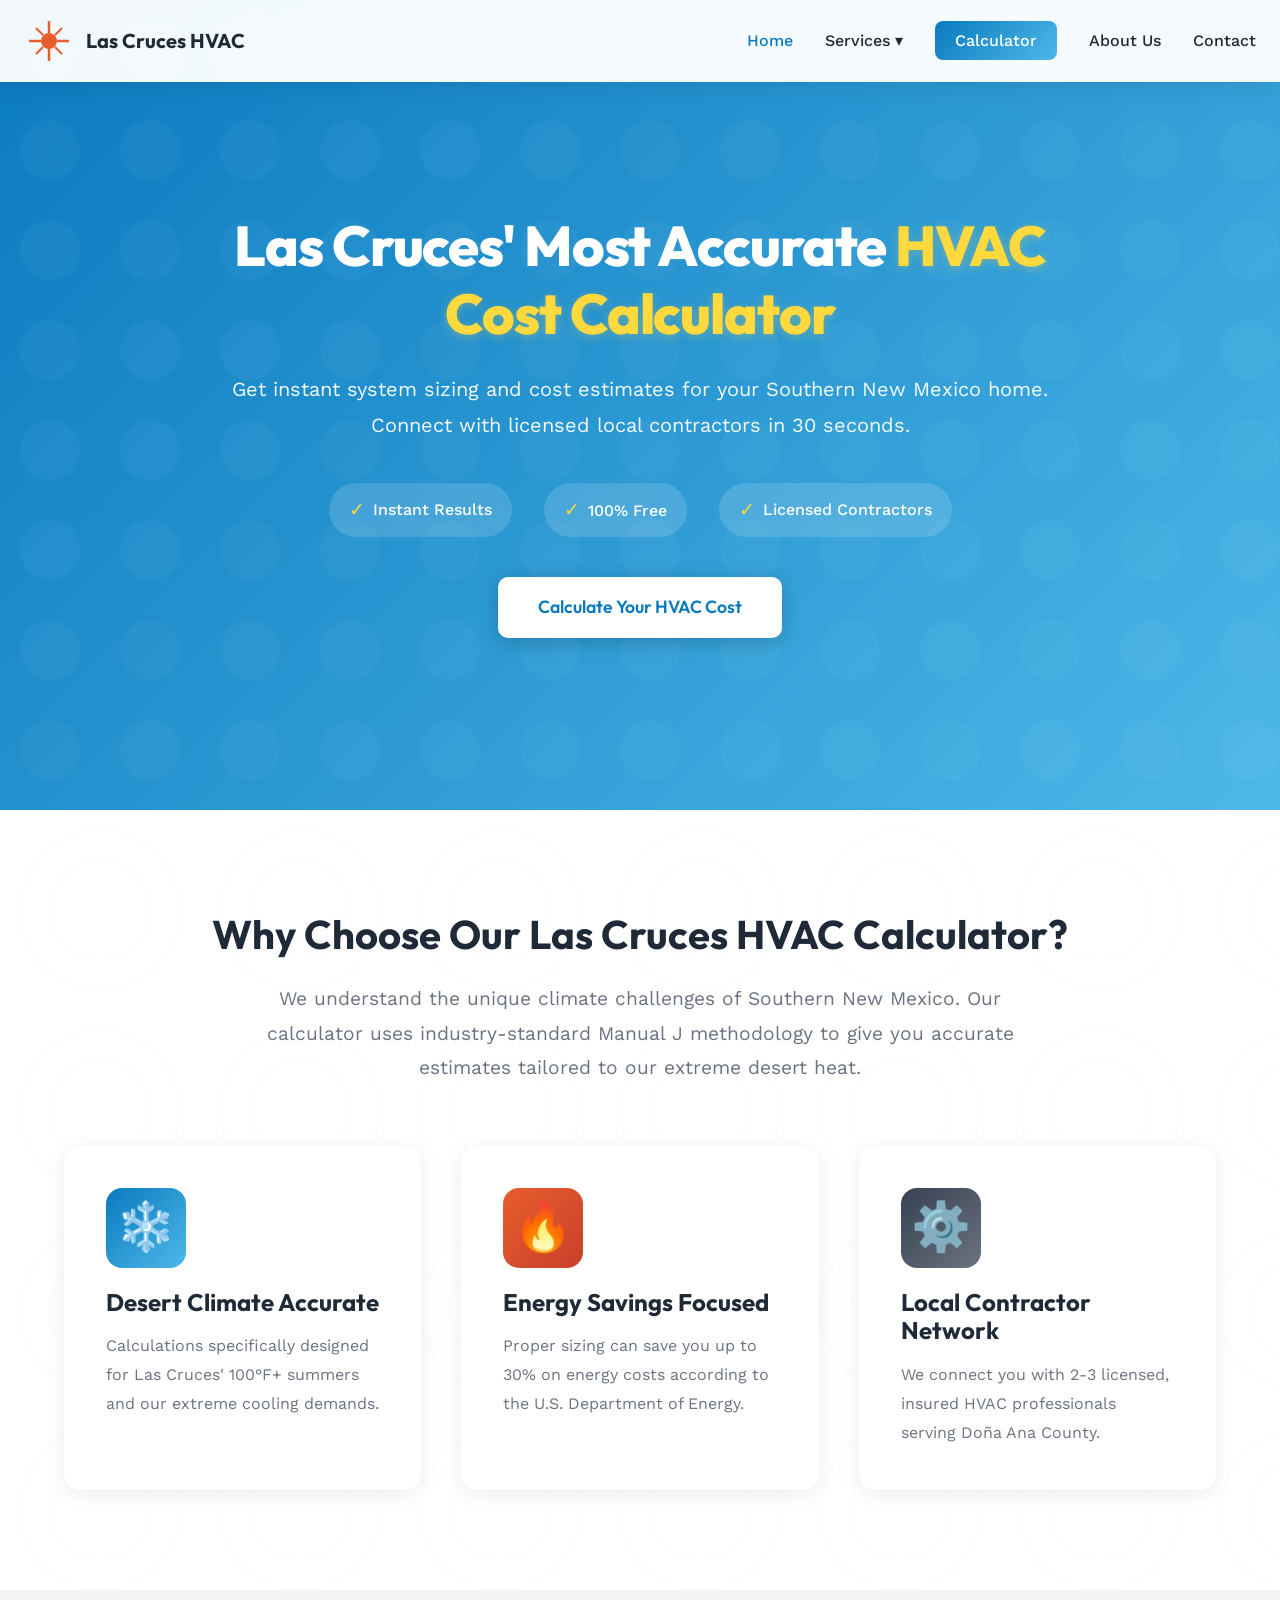
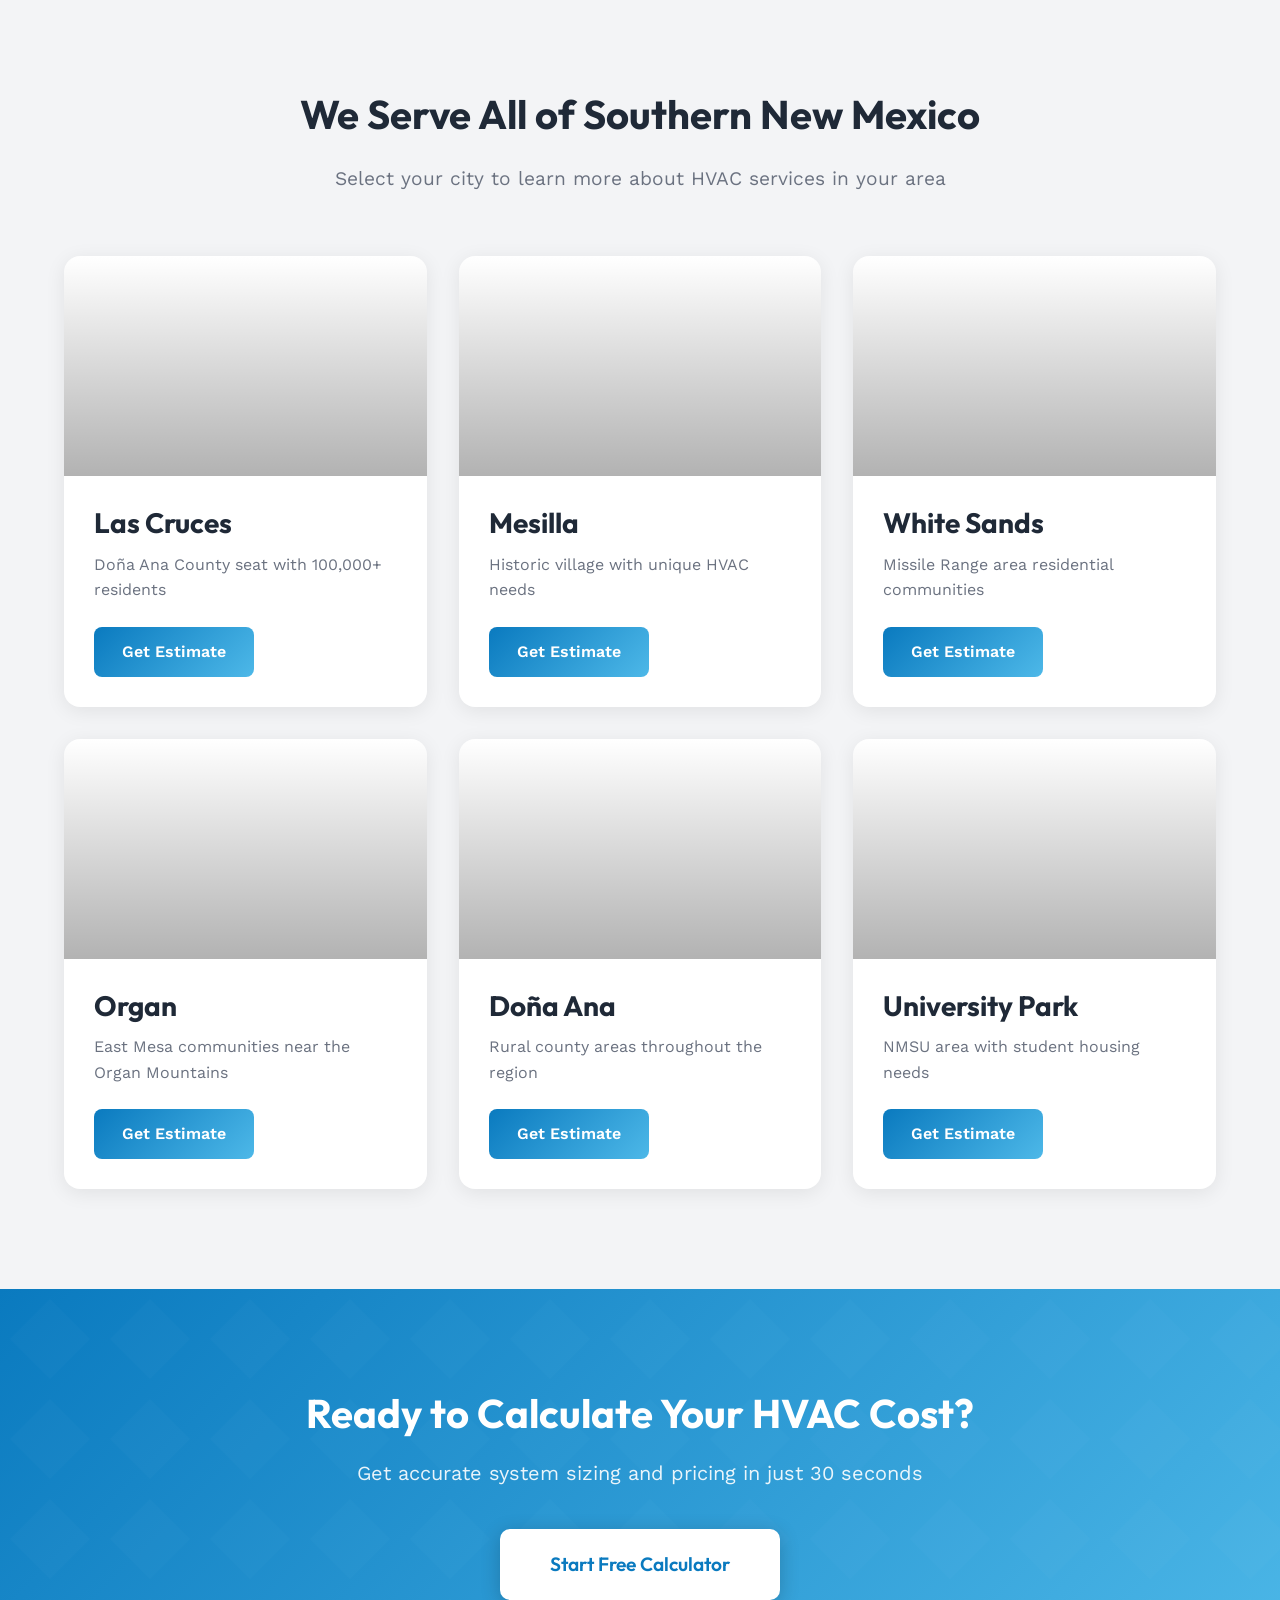
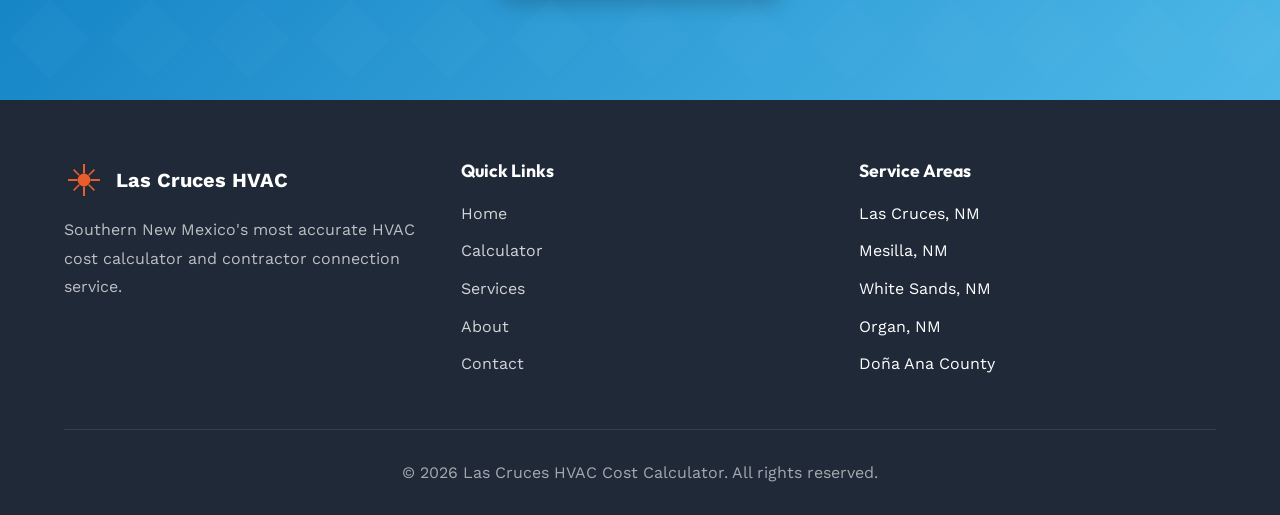
==== index.html @ 750be644 "first commit" ====
<!DOCTYPE html>
<html lang="en">
<head>
    <meta charset="UTF-8">
    <meta name="viewport" content="width=device-width, initial-scale=1.0">
    
    <!-- Primary Meta Tags -->
    <title>Las Cruces HVAC Cost Calculator | Free Instant Estimates NM</title>
    <meta name="title" content="Las Cruces HVAC Cost Calculator | Free Instant Estimates NM">
    <meta name="description" content="FREE HVAC calculator for Las Cruces, NM. Get instant system sizing & cost estimates in 30 seconds. Connect with licensed contractors. Doña Ana County's most accurate tool.">
    <meta name="keywords" content="Las Cruces HVAC, HVAC cost calculator, AC installation Las Cruces, furnace repair New Mexico, HVAC contractors Dona Ana County">
    <link rel="canonical" href="https://lascrucesnmhvac.com/">
    
    <!-- Favicon -->
    <link rel="icon" type="image/png" sizes="32x32" href="favicon-32x32.png">
    <link rel="icon" type="image/png" sizes="16x16" href="favicon-16x16.png">
    <link rel="apple-touch-icon" sizes="180x180" href="apple-touch-icon.png">
    
    <!-- Open Graph / Facebook -->
    <meta property="og:type" content="website">
    <meta property="og:url" content="https://lascrucesnmhvac.com/">
    <meta property="og:title" content="Las Cruces HVAC Cost Calculator | Free Instant Estimates">
    <meta property="og:description" content="Get instant HVAC system sizing and cost estimates for Las Cruces, NM. Free calculator connects you with licensed local contractors in 30 seconds.">
    <meta property="og:image" content="https://lascrucesnmhvac.com/og-image.jpg">
    <meta property="og:locale" content="en_US">
    <meta property="og:site_name" content="Las Cruces HVAC Cost Calculator">
    
    <!-- Twitter -->
    <meta property="twitter:card" content="summary_large_image">
    <meta property="twitter:url" content="https://lascrucesnmhvac.com/">
    <meta property="twitter:title" content="Las Cruces HVAC Cost Calculator | Free Instant Estimates">
    <meta property="twitter:description" content="Get instant HVAC system sizing and cost estimates for Las Cruces, NM. Free calculator connects you with licensed local contractors.">
    <meta property="twitter:image" content="https://lascrucesnmhvac.com/og-image.jpg">
    
    <!-- Schema.org Markup -->
    <script type="application/ld+json">
    {
      "@context": "https://schema.org",
      "@type": "LocalBusiness",
      "name": "Las Cruces HVAC Cost Calculator",
      "image": "https://lascrucesnmhvac.com/logo.png",
      "description": "Free HVAC cost calculator and contractor connection service for Las Cruces, New Mexico. Get instant system sizing and cost estimates.",
      "url": "https://lascrucesnmhvac.com",
      "telephone": "",
      "address": {
        "@type": "PostalAddress",
        "streetAddress": "",
        "addressLocality": "Las Cruces",
        "addressRegion": "NM",
        "postalCode": "88001",
        "addressCountry": "US"
      },
      "geo": {
        "@type": "GeoCoordinates",
        "latitude": 32.3199,
        "longitude": -106.7637
      },
      "areaServed": [
        {
          "@type": "City",
          "name": "Las Cruces",
          "address": {
            "@type": "PostalAddress",
            "addressRegion": "NM",
            "addressCountry": "US"
          }
        },
        {
          "@type": "City",
          "name": "Mesilla",
          "address": {
            "@type": "PostalAddress",
            "addressRegion": "NM",
            "addressCountry": "US"
          }
        }
      ],
      "priceRange": "Free",
      "openingHours": "Mo-Su 00:00-23:59"
    }
    </script>
    
    <link rel="stylesheet" href="styles.css">
    <link rel="preconnect" href="https://fonts.googleapis.com">
    <link rel="preconnect" href="https://fonts.gstatic.com" crossorigin>
    <link href="https://fonts.googleapis.com/css2?family=Outfit:wght@300;400;500;600;700;800&family=Work+Sans:wght@400;500;600&display=swap" rel="stylesheet">
</head>
<body>
    <nav class="navbar">
        <div class="nav-container">
            <a href="index.html" class="logo">
                <svg width="50" height="50" viewBox="0 0 50 50" class="zia-icon">
                    <circle cx="25" cy="25" r="8" fill="currentColor"/>
                    <line x1="25" y1="5" x2="25" y2="17" stroke="currentColor" stroke-width="2.5"/>
                    <line x1="25" y1="33" x2="25" y2="45" stroke="currentColor" stroke-width="2.5"/>
                    <line x1="5" y1="25" x2="17" y2="25" stroke="currentColor" stroke-width="2.5"/>
                    <line x1="33" y1="25" x2="45" y2="25" stroke="currentColor" stroke-width="2.5"/>
                    <line x1="12" y1="12" x2="19" y2="19" stroke="currentColor" stroke-width="2"/>
                    <line x1="31" y1="31" x2="38" y2="38" stroke="currentColor" stroke-width="2"/>
                    <line x1="38" y1="12" x2="31" y2="19" stroke="currentColor" stroke-width="2"/>
                    <line x1="19" y1="31" x2="12" y2="38" stroke="currentColor" stroke-width="2"/>
                </svg>
                <span class="logo-text">Las Cruces HVAC</span>
            </a>
            <ul class="nav-menu">
                <li><a href="index.html" class="active">Home</a></li>
                <li class="dropdown">
                    <a href="services.html">Services ▾</a>
                    <ul class="dropdown-menu">
                        <li><a href="services.html#ac-repair">AC Repair</a></li>
                        <li><a href="services.html#furnace-repair">Furnace Repair</a></li>
                        <li><a href="services.html#maintenance">Maintenance</a></li>
                    </ul>
                </li>
                <li><a href="calculator.html" class="calculator-link">Calculator</a></li>
                <li><a href="about.html">About Us</a></li>
                <li><a href="contact.html">Contact</a></li>
            </ul>
            <div class="mobile-menu-toggle">☰</div>
        </div>
    </nav>

    <header class="hero">
        <div class="hero-background"></div>
        <div class="hero-content fade-in">
            <h1>Las Cruces' Most Accurate <span class="highlight">HVAC Cost Calculator</span></h1>
            <p class="hero-subtitle">Get instant system sizing and cost estimates for your Southern New Mexico home. Connect with licensed local contractors in 30 seconds.</p>
            <div class="hero-features">
                <div class="feature-badge">
                    <span class="icon">✓</span>
                    <span>Instant Results</span>
                </div>
                <div class="feature-badge">
                    <span class="icon">✓</span>
                    <span>100% Free</span>
                </div>
                <div class="feature-badge">
                    <span class="icon">✓</span>
                    <span>Licensed Contractors</span>
                </div>
            </div>
            <a href="calculator.html" class="cta-button primary">Calculate Your HVAC Cost</a>
        </div>
    </header>

    <section class="about-section fade-in">
        <div class="container">
            <div class="about-content">
                <h2>Why Choose Our Las Cruces HVAC Calculator?</h2>
                <p class="section-intro">We understand the unique climate challenges of Southern New Mexico. Our calculator uses industry-standard Manual J methodology to give you accurate estimates tailored to our extreme desert heat.</p>
                <div class="benefits-grid">
                    <div class="benefit-card">
                        <div class="benefit-icon cool">❄️</div>
                        <h3>Desert Climate Accurate</h3>
                        <p>Calculations specifically designed for Las Cruces' 100°F+ summers and our extreme cooling demands.</p>
                    </div>
                    <div class="benefit-card">
                        <div class="benefit-icon warm">🔥</div>
                        <h3>Energy Savings Focused</h3>
                        <p>Proper sizing can save you up to 30% on energy costs according to the U.S. Department of Energy.</p>
                    </div>
                    <div class="benefit-card">
                        <div class="benefit-icon neutral">⚙️</div>
                        <h3>Local Contractor Network</h3>
                        <p>We connect you with 2-3 licensed, insured HVAC professionals serving Doña Ana County.</p>
                    </div>
                </div>
            </div>
        </div>
    </section>

    <section class="cities-section fade-in">
        <div class="container">
            <h2>We Serve All of Southern New Mexico</h2>
            <p class="section-intro">Select your city to learn more about HVAC services in your area</p>
            <div class="cities-grid">
                <div class="city-card">
                    <div class="city-image" style="background-image: url('https://images.unsplash.com/photo-1598714805247-5dd440d87124?w=800&q=80');">
                        <div class="city-overlay"></div>
                    </div>
                    <div class="city-content">
                        <h3>Las Cruces</h3>
                        <p>Doña Ana County seat with 100,000+ residents</p>
                        <a href="calculator.html" class="city-button">Get Estimate</a>
                    </div>
                </div>
                <div class="city-card">
                    <div class="city-image" style="background-image: url('https://images.unsplash.com/photo-1523712999610-f77fbcfc3843?w=800&q=80');">
                        <div class="city-overlay"></div>
                    </div>
                    <div class="city-content">
                        <h3>Mesilla</h3>
                        <p>Historic village with unique HVAC needs</p>
                        <a href="calculator.html" class="city-button">Get Estimate</a>
                    </div>
                </div>
                <div class="city-card">
                    <div class="city-image" style="background-image: url('https://images.unsplash.com/photo-1509023464722-18d996393ca8?w=800&q=80');">
                        <div class="city-overlay"></div>
                    </div>
                    <div class="city-content">
                        <h3>White Sands</h3>
                        <p>Missile Range area residential communities</p>
                        <a href="calculator.html" class="city-button">Get Estimate</a>
                    </div>
                </div>
                <div class="city-card">
                    <div class="city-image" style="background-image: url('https://images.unsplash.com/photo-1464146072230-91cabc968266?w=800&q=80');">
                        <div class="city-overlay"></div>
                    </div>
                    <div class="city-content">
                        <h3>Organ</h3>
                        <p>East Mesa communities near the Organ Mountains</p>
                        <a href="calculator.html" class="city-button">Get Estimate</a>
                    </div>
                </div>
                <div class="city-card">
                    <div class="city-image" style="background-image: url('https://images.unsplash.com/photo-1519681393784-d120267933ba?w=800&q=80');">
                        <div class="city-overlay"></div>
                    </div>
                    <div class="city-content">
                        <h3>Doña Ana</h3>
                        <p>Rural county areas throughout the region</p>
                        <a href="calculator.html" class="city-button">Get Estimate</a>
                    </div>
                </div>
                <div class="city-card">
                    <div class="city-image" style="background-image: url('https://images.unsplash.com/photo-1498243691581-b145c3f54a5a?w=800&q=80');">
                        <div class="city-overlay"></div>
                    </div>
                    <div class="city-content">
                        <h3>University Park</h3>
                        <p>NMSU area with student housing needs</p>
                        <a href="calculator.html" class="city-button">Get Estimate</a>
                    </div>
                </div>
            </div>
        </div>
    </section>

    <section class="cta-section fade-in">
        <div class="container">
            <div class="cta-content">
                <h2>Ready to Calculate Your HVAC Cost?</h2>
                <p>Get accurate system sizing and pricing in just 30 seconds</p>
                <a href="calculator.html" class="cta-button primary large">Start Free Calculator</a>
            </div>
        </div>
    </section>

    <footer class="footer">
        <div class="container">
            <div class="footer-content">
                <div class="footer-section">
                    <div class="footer-logo">
                        <svg width="40" height="40" viewBox="0 0 50 50" class="zia-icon">
                            <circle cx="25" cy="25" r="8" fill="currentColor"/>
                            <line x1="25" y1="5" x2="25" y2="17" stroke="currentColor" stroke-width="2.5"/>
                            <line x1="25" y1="33" x2="25" y2="45" stroke="currentColor" stroke-width="2.5"/>
                            <line x1="5" y1="25" x2="17" y2="25" stroke="currentColor" stroke-width="2.5"/>
                            <line x1="33" y1="25" x2="45" y2="25" stroke="currentColor" stroke-width="2.5"/>
                            <line x1="12" y1="12" x2="19" y2="19" stroke="currentColor" stroke-width="2"/>
                            <line x1="31" y1="31" x2="38" y2="38" stroke="currentColor" stroke-width="2"/>
                            <line x1="38" y1="12" x2="31" y2="19" stroke="currentColor" stroke-width="2"/>
                            <line x1="19" y1="31" x2="12" y2="38" stroke="currentColor" stroke-width="2"/>
                        </svg>
                        <span>Las Cruces HVAC</span>
                    </div>
                    <p>Southern New Mexico's most accurate HVAC cost calculator and contractor connection service.</p>
                </div>
                <div class="footer-section">
                    <h4>Quick Links</h4>
                    <ul>
                        <li><a href="index.html">Home</a></li>
                        <li><a href="calculator.html">Calculator</a></li>
                        <li><a href="services.html">Services</a></li>
                        <li><a href="about.html">About</a></li>
                        <li><a href="contact.html">Contact</a></li>
                    </ul>
                </div>
                <div class="footer-section">
                    <h4>Service Areas</h4>
                    <ul>
                        <li>Las Cruces, NM</li>
                        <li>Mesilla, NM</li>
                        <li>White Sands, NM</li>
                        <li>Organ, NM</li>
                        <li>Doña Ana County</li>
                    </ul>
                </div>
            </div>
            <div class="footer-bottom">
                <p>&copy; 2026 Las Cruces HVAC Cost Calculator. All rights reserved.</p>
            </div>
        </div>
    </footer>

    <script src="script.js"></script>
</body>
</html>
---- styles.css ----
:root {
    /* HVAC Color Palette */
    --cool-blue: #0A7ABF;
    --ice-blue: #4DB8E8;
    --warm-orange: #E85D2C;
    --heat-red: #C7402C;
    --metal-gray: #6B7280;
    --steel-dark: #374151;
    --light-gray: #F3F4F6;
    --white: #FFFFFF;
    --dark: #1F2937;
    
    /* Gradients */
    --cool-gradient: linear-gradient(135deg, var(--cool-blue), var(--ice-blue));
    --warm-gradient: linear-gradient(135deg, var(--warm-orange), var(--heat-red));
    --neutral-gradient: linear-gradient(135deg, var(--steel-dark), var(--metal-gray));
}

* {
    margin: 0;
    padding: 0;
    box-sizing: border-box;
}

body {
    font-family: 'Work Sans', sans-serif;
    line-height: 1.6;
    color: var(--dark);
    background-color: var(--white);
    overflow-x: hidden;
}

h1, h2, h3, h4, h5, h6 {
    font-family: 'Outfit', sans-serif;
    font-weight: 700;
    line-height: 1.2;
}

.container {
    max-width: 1200px;
    margin: 0 auto;
    padding: 0 24px;
}

/* Navigation */
.navbar {
    position: fixed;
    top: 0;
    left: 0;
    right: 0;
    background: rgba(255, 255, 255, 0.95);
    backdrop-filter: blur(10px);
    box-shadow: 0 2px 20px rgba(0, 0, 0, 0.1);
    z-index: 1000;
    transition: all 0.3s ease;
}

.nav-container {
    max-width: 1400px;
    margin: 0 auto;
    padding: 16px 24px;
    display: flex;
    justify-content: space-between;
    align-items: center;
}

.logo {
    display: flex;
    align-items: center;
    gap: 12px;
    text-decoration: none;
    color: var(--dark);
    font-weight: 700;
    font-size: 1.25rem;
    font-family: 'Outfit', sans-serif;
}

.zia-icon {
    color: var(--warm-orange);
    transition: transform 0.3s ease;
}

.logo:hover .zia-icon {
    transform: rotate(90deg);
}

.nav-menu {
    display: flex;
    list-style: none;
    gap: 32px;
    align-items: center;
}

.nav-menu a {
    text-decoration: none;
    color: var(--dark);
    font-weight: 500;
    transition: color 0.3s ease;
    position: relative;
}

.nav-menu a:hover,
.nav-menu a.active {
    color: var(--cool-blue);
}

.nav-menu a.calculator-link {
    background: var(--cool-gradient);
    color: white;
    padding: 10px 20px;
    border-radius: 8px;
    transition: transform 0.3s ease, box-shadow 0.3s ease;
}

.nav-menu a.calculator-link:hover {
    transform: translateY(-2px);
    box-shadow: 0 4px 12px rgba(10, 122, 191, 0.3);
}

.dropdown {
    position: relative;
}

.dropdown-menu {
    position: absolute;
    top: 100%;
    left: 0;
    background: white;
    list-style: none;
    padding: 12px 0;
    border-radius: 8px;
    box-shadow: 0 4px 20px rgba(0, 0, 0, 0.1);
    opacity: 0;
    visibility: hidden;
    transform: translateY(-10px);
    transition: all 0.3s ease;
    min-width: 200px;
}

.dropdown:hover .dropdown-menu {
    opacity: 1;
    visibility: visible;
    transform: translateY(0);
}

.dropdown-menu li {
    padding: 0;
}

.dropdown-menu a {
    display: block;
    padding: 10px 20px;
    color: var(--dark);
    text-decoration: none;
    transition: background 0.3s ease;
}

.dropdown-menu a:hover {
    background: var(--light-gray);
    color: var(--cool-blue);
}

.mobile-menu-toggle {
    display: none;
    font-size: 1.5rem;
    cursor: pointer;
}

/* Hero Section */
.hero {
    position: relative;
    min-height: 90vh;
    display: flex;
    align-items: center;
    justify-content: center;
    padding: 120px 24px 80px;
    overflow: hidden;
    background: linear-gradient(135deg, #0A7ABF 0%, #4DB8E8 100%);
}

.hero-background {
    position: absolute;
    top: 0;
    left: 0;
    right: 0;
    bottom: 0;
    background-image: 
        url('data:image/svg+xml,<svg width="100" height="100" xmlns="http://www.w3.org/2000/svg"><rect width="100" height="100" fill="none"/><circle cx="50" cy="50" r="30" fill="rgba(255,255,255,0.03)"/></svg>'),
        linear-gradient(135deg, rgba(10, 122, 191, 0.9) 0%, rgba(77, 184, 232, 0.8) 100%);
    background-size: 100px 100px, cover;
    opacity: 1;
}

.hero-content {
    position: relative;
    z-index: 1;
    text-align: center;
    max-width: 900px;
    color: white;
}

.hero h1 {
    font-size: 3.5rem;
    margin-bottom: 24px;
    font-weight: 800;
    letter-spacing: -0.02em;
}

.hero .highlight {
    color: #FFD93D;
    text-shadow: 0 2px 10px rgba(255, 217, 61, 0.3);
}

.hero-subtitle {
    font-size: 1.25rem;
    margin-bottom: 40px;
    opacity: 0.95;
    line-height: 1.8;
}

.hero-features {
    display: flex;
    justify-content: center;
    gap: 32px;
    margin-bottom: 40px;
    flex-wrap: wrap;
}

.feature-badge {
    display: flex;
    align-items: center;
    gap: 8px;
    background: rgba(255, 255, 255, 0.15);
    backdrop-filter: blur(10px);
    padding: 12px 20px;
    border-radius: 50px;
    font-weight: 500;
}

.feature-badge .icon {
    font-size: 1.2rem;
    color: #FFD93D;
}

/* CTA Buttons */
.cta-button {
    display: inline-block;
    padding: 16px 40px;
    border-radius: 10px;
    text-decoration: none;
    font-weight: 600;
    font-size: 1.1rem;
    transition: all 0.3s ease;
    border: none;
    cursor: pointer;
    font-family: 'Outfit', sans-serif;
}

.cta-button.primary {
    background: white;
    color: var(--cool-blue);
    box-shadow: 0 4px 20px rgba(0, 0, 0, 0.2);
}

.cta-button.primary:hover {
    transform: translateY(-3px);
    box-shadow: 0 6px 30px rgba(0, 0, 0, 0.3);
}

.cta-button.large {
    padding: 20px 50px;
    font-size: 1.2rem;
}

/* About Section */
.about-section {
    padding: 100px 24px;
    background: white;
    position: relative;
}

.about-section::before {
    content: '';
    position: absolute;
    top: 0;
    left: 0;
    right: 0;
    bottom: 0;
    background-image: url('data:image/svg+xml,<svg width="200" height="200" xmlns="http://www.w3.org/2000/svg"><circle cx="100" cy="100" r="80" fill="none" stroke="rgba(10,122,191,0.03)" stroke-width="2"/><circle cx="100" cy="100" r="50" fill="none" stroke="rgba(232,93,44,0.03)" stroke-width="2"/></svg>');
    background-size: 200px 200px;
    opacity: 0.5;
    pointer-events: none;
}

.about-content {
    position: relative;
    z-index: 1;
}

.about-section h2 {
    font-size: 2.5rem;
    text-align: center;
    margin-bottom: 24px;
    color: var(--dark);
}

.section-intro {
    text-align: center;
    font-size: 1.2rem;
    color: var(--metal-gray);
    max-width: 800px;
    margin: 0 auto 60px;
    line-height: 1.8;
}

.benefits-grid {
    display: grid;
    grid-template-columns: repeat(auto-fit, minmax(300px, 1fr));
    gap: 40px;
    margin-top: 60px;
}

.benefit-card {
    background: white;
    padding: 40px;
    border-radius: 16px;
    box-shadow: 0 4px 20px rgba(0, 0, 0, 0.08);
    transition: all 0.3s ease;
    border: 2px solid transparent;
}

.benefit-card:hover {
    transform: translateY(-5px);
    box-shadow: 0 8px 30px rgba(0, 0, 0, 0.12);
    border-color: var(--cool-blue);
}

.benefit-icon {
    font-size: 3rem;
    margin-bottom: 20px;
    width: 80px;
    height: 80px;
    display: flex;
    align-items: center;
    justify-content: center;
    border-radius: 16px;
}

.benefit-icon.cool {
    background: var(--cool-gradient);
}

.benefit-icon.warm {
    background: var(--warm-gradient);
}

.benefit-icon.neutral {
    background: var(--neutral-gradient);
}

.benefit-card h3 {
    font-size: 1.5rem;
    margin-bottom: 16px;
    color: var(--dark);
}

.benefit-card p {
    color: var(--metal-gray);
    line-height: 1.8;
}

/* Cities Section */
.cities-section {
    padding: 100px 24px;
    background: var(--light-gray);
}

.cities-section h2 {
    font-size: 2.5rem;
    text-align: center;
    margin-bottom: 24px;
    color: var(--dark);
}

.cities-grid {
    display: grid;
    grid-template-columns: repeat(auto-fit, minmax(320px, 1fr));
    gap: 32px;
    margin-top: 60px;
}

.city-card {
    background: white;
    border-radius: 16px;
    overflow: hidden;
    box-shadow: 0 4px 20px rgba(0, 0, 0, 0.08);
    transition: all 0.3s ease;
}

.city-card:hover {
    transform: translateY(-8px);
    box-shadow: 0 12px 40px rgba(0, 0, 0, 0.15);
}

.city-image {
    position: relative;
    height: 220px;
    background-size: cover;
    background-position: center;
}

.city-overlay {
    position: absolute;
    top: 0;
    left: 0;
    right: 0;
    bottom: 0;
    background: linear-gradient(to bottom, transparent 0%, rgba(0, 0, 0, 0.3) 100%);
}

.city-content {
    padding: 30px;
}

.city-content h3 {
    font-size: 1.75rem;
    margin-bottom: 12px;
    color: var(--dark);
}

.city-content p {
    color: var(--metal-gray);
    margin-bottom: 24px;
    line-height: 1.6;
}

.city-button {
    display: inline-block;
    padding: 12px 28px;
    background: var(--cool-gradient);
    color: white;
    text-decoration: none;
    border-radius: 8px;
    font-weight: 600;
    transition: all 0.3s ease;
}

.city-button:hover {
    transform: translateX(5px);
    box-shadow: 0 4px 15px rgba(10, 122, 191, 0.3);
}

/* CTA Section */
.cta-section {
    padding: 100px 24px;
    background: var(--cool-gradient);
    text-align: center;
    position: relative;
    overflow: hidden;
}

.cta-section::before {
    content: '';
    position: absolute;
    top: 0;
    left: 0;
    right: 0;
    bottom: 0;
    background-image: url('data:image/svg+xml,<svg width="100" height="100" xmlns="http://www.w3.org/2000/svg"><rect width="100" height="100" fill="none"/><path d="M50 10 L90 50 L50 90 L10 50 Z" fill="rgba(255,255,255,0.05)"/></svg>');
    background-size: 100px 100px;
    opacity: 0.3;
}

.cta-content {
    position: relative;
    z-index: 1;
}

.cta-section h2 {
    font-size: 2.5rem;
    color: white;
    margin-bottom: 20px;
}

.cta-section p {
    font-size: 1.25rem;
    color: rgba(255, 255, 255, 0.9);
    margin-bottom: 40px;
}

/* Footer */
.footer {
    background: var(--dark);
    color: white;
    padding: 60px 24px 30px;
}

.footer-content {
    display: grid;
    grid-template-columns: repeat(auto-fit, minmax(250px, 1fr));
    gap: 40px;
    margin-bottom: 40px;
}

.footer-logo {
    display: flex;
    align-items: center;
    gap: 12px;
    margin-bottom: 16px;
    font-weight: 700;
    font-size: 1.25rem;
}

.footer-section h4 {
    margin-bottom: 20px;
    font-size: 1.1rem;
}

.footer-section ul {
    list-style: none;
}

.footer-section ul li {
    margin-bottom: 12px;
}

.footer-section a {
    color: rgba(255, 255, 255, 0.8);
    text-decoration: none;
    transition: color 0.3s ease;
}

.footer-section a:hover {
    color: var(--ice-blue);
}

.footer-section p {
    color: rgba(255, 255, 255, 0.7);
    line-height: 1.8;
}

.footer-bottom {
    text-align: center;
    padding-top: 30px;
    border-top: 1px solid rgba(255, 255, 255, 0.1);
    color: rgba(255, 255, 255, 0.6);
}

/* Animations */
.fade-in {
    opacity: 0;
    transform: translateY(30px);
    animation: fadeInUp 0.8s ease forwards;
}

@keyframes fadeInUp {
    to {
        opacity: 1;
        transform: translateY(0);
    }
}

.fade-in-scroll {
    opacity: 0;
    transform: translateY(50px);
    transition: all 0.8s ease;
}

.fade-in-scroll.visible {
    opacity: 1;
    transform: translateY(0);
}

/* Responsive */
@media (max-width: 768px) {
    .nav-menu {
        display: none;
    }
    
    .mobile-menu-toggle {
        display: block;
    }
    
    .hero h1 {
        font-size: 2.25rem;
    }
    
    .hero-subtitle {
        font-size: 1.1rem;
    }
    
    .hero-features {
        flex-direction: column;
        gap: 16px;
    }
    
    .about-section h2,
    .cities-section h2,
    .cta-section h2 {
        font-size: 2rem;
    }
    
    .section-intro {
        font-size: 1.1rem;
    }
    
    .cities-grid {
        grid-template-columns: 1fr;
    }
}

@media (max-width: 480px) {
    .hero h1 {
        font-size: 1.75rem;
    }
    
    .benefit-card,
    .city-content {
        padding: 24px;
    }
}
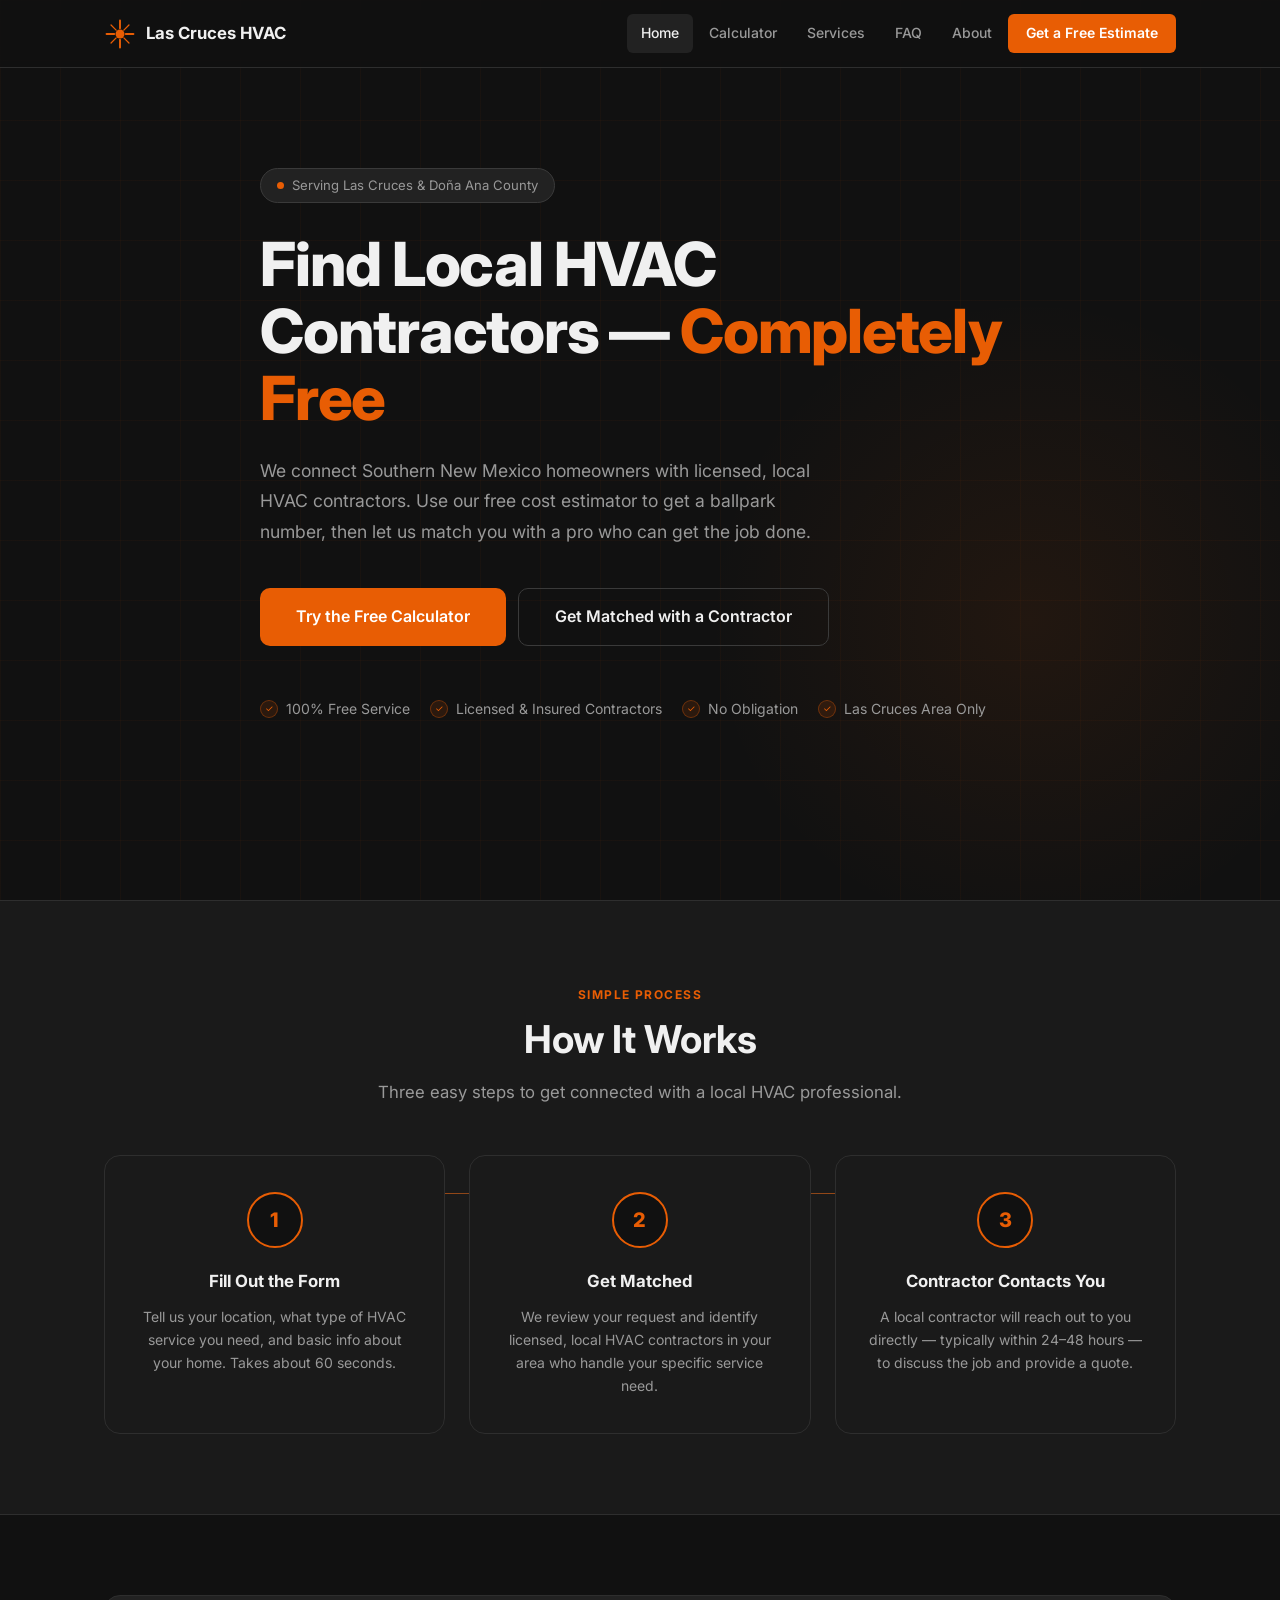
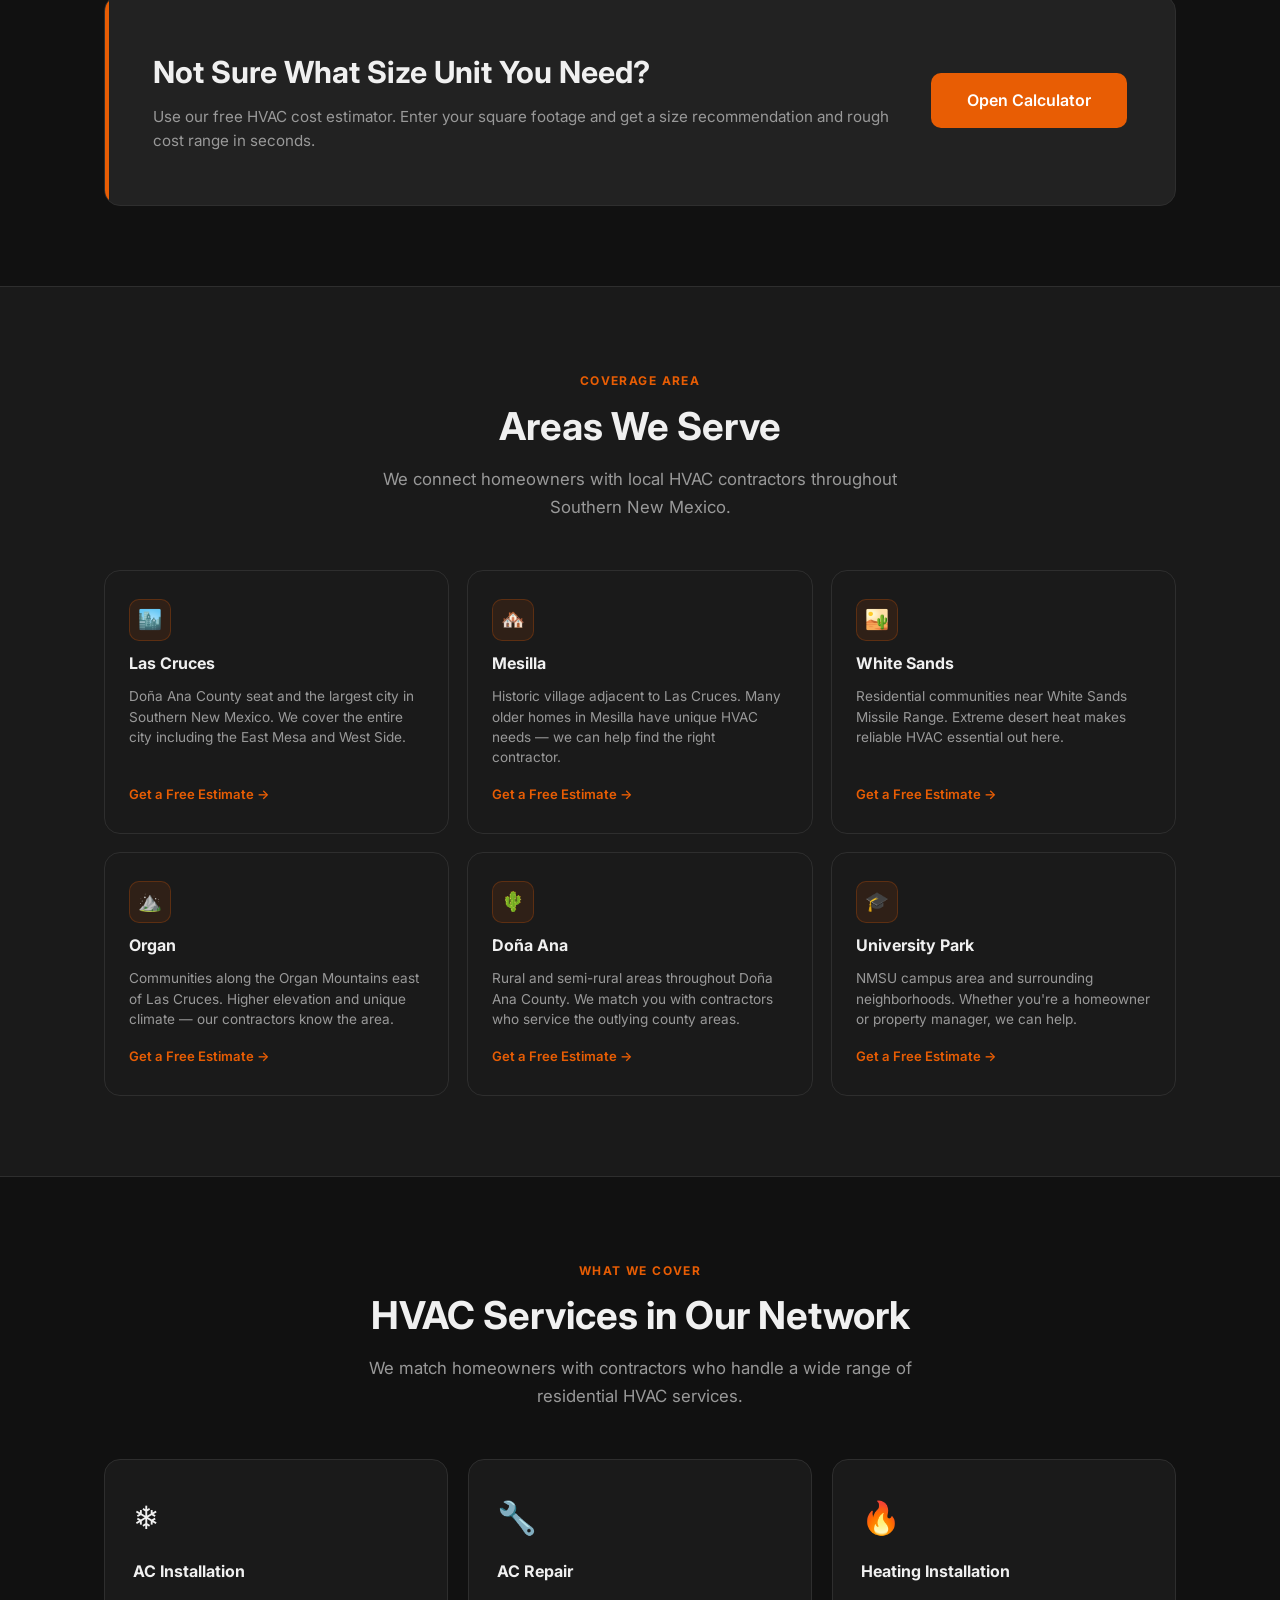
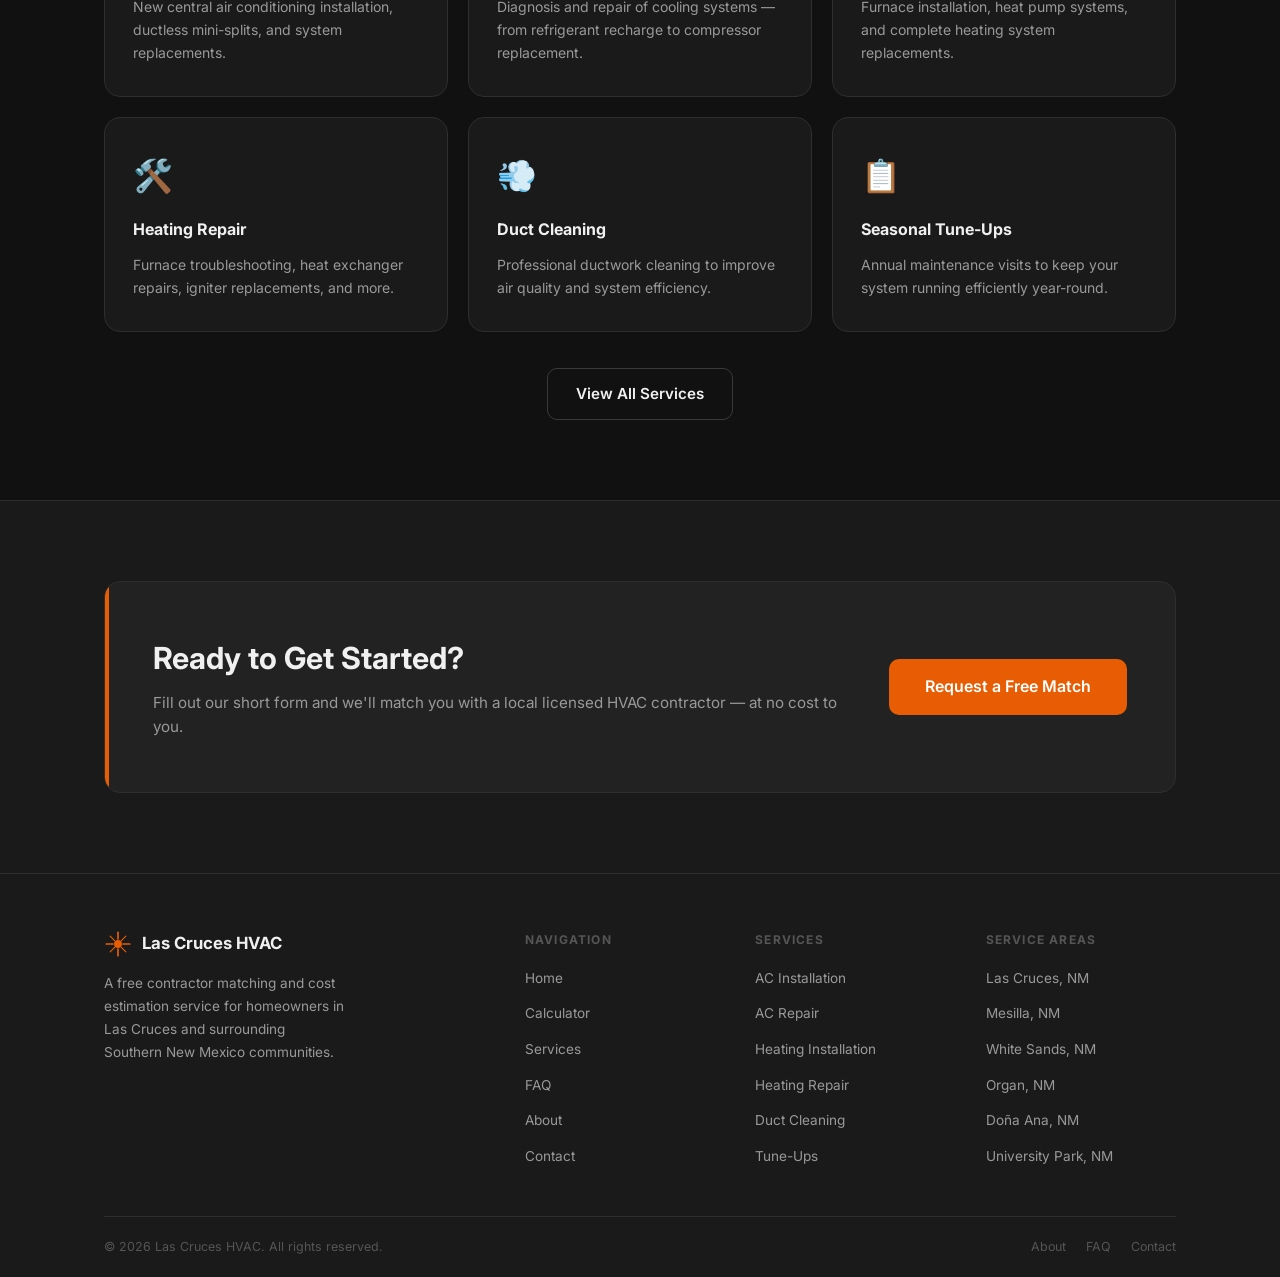
==== commit 2bd98a32: "Full site rebuild with dark theme - New dark color scheme (#111111 bg, #1a1a1a cards, #e85d04 accent" ====
--- a/index.html
+++ b/index.html
@@ -1,300 +1,332 @@
 <!DOCTYPE html>
 <html lang="en">
 <head>
-    <meta charset="UTF-8">
-    <meta name="viewport" content="width=device-width, initial-scale=1.0">
-    
-    <!-- Primary Meta Tags -->
-    <title>Las Cruces HVAC Cost Calculator | Free Instant Estimates NM</title>
-    <meta name="title" content="Las Cruces HVAC Cost Calculator | Free Instant Estimates NM">
-    <meta name="description" content="FREE HVAC calculator for Las Cruces, NM. Get instant system sizing & cost estimates in 30 seconds. Connect with licensed contractors. Doña Ana County's most accurate tool.">
-    <meta name="keywords" content="Las Cruces HVAC, HVAC cost calculator, AC installation Las Cruces, furnace repair New Mexico, HVAC contractors Dona Ana County">
-    <link rel="canonical" href="https://lascrucesnmhvac.com/">
-    
-    <!-- Favicon -->
-    <link rel="icon" type="image/png" sizes="32x32" href="favicon-32x32.png">
-    <link rel="icon" type="image/png" sizes="16x16" href="favicon-16x16.png">
-    <link rel="apple-touch-icon" sizes="180x180" href="apple-touch-icon.png">
-    
-    <!-- Open Graph / Facebook -->
-    <meta property="og:type" content="website">
-    <meta property="og:url" content="https://lascrucesnmhvac.com/">
-    <meta property="og:title" content="Las Cruces HVAC Cost Calculator | Free Instant Estimates">
-    <meta property="og:description" content="Get instant HVAC system sizing and cost estimates for Las Cruces, NM. Free calculator connects you with licensed local contractors in 30 seconds.">
-    <meta property="og:image" content="https://lascrucesnmhvac.com/og-image.jpg">
-    <meta property="og:locale" content="en_US">
-    <meta property="og:site_name" content="Las Cruces HVAC Cost Calculator">
-    
-    <!-- Twitter -->
-    <meta property="twitter:card" content="summary_large_image">
-    <meta property="twitter:url" content="https://lascrucesnmhvac.com/">
-    <meta property="twitter:title" content="Las Cruces HVAC Cost Calculator | Free Instant Estimates">
-    <meta property="twitter:description" content="Get instant HVAC system sizing and cost estimates for Las Cruces, NM. Free calculator connects you with licensed local contractors.">
-    <meta property="twitter:image" content="https://lascrucesnmhvac.com/og-image.jpg">
-    
-    <!-- Schema.org Markup -->
-    <script type="application/ld+json">
-    {
-      "@context": "https://schema.org",
-      "@type": "LocalBusiness",
-      "name": "Las Cruces HVAC Cost Calculator",
-      "image": "https://lascrucesnmhvac.com/logo.png",
-      "description": "Free HVAC cost calculator and contractor connection service for Las Cruces, New Mexico. Get instant system sizing and cost estimates.",
-      "url": "https://lascrucesnmhvac.com",
-      "telephone": "",
-      "address": {
-        "@type": "PostalAddress",
-        "streetAddress": "",
-        "addressLocality": "Las Cruces",
-        "addressRegion": "NM",
-        "postalCode": "88001",
-        "addressCountry": "US"
-      },
-      "geo": {
-        "@type": "GeoCoordinates",
-        "latitude": 32.3199,
-        "longitude": -106.7637
-      },
-      "areaServed": [
-        {
-          "@type": "City",
-          "name": "Las Cruces",
-          "address": {
-            "@type": "PostalAddress",
-            "addressRegion": "NM",
-            "addressCountry": "US"
-          }
-        },
-        {
-          "@type": "City",
-          "name": "Mesilla",
-          "address": {
-            "@type": "PostalAddress",
-            "addressRegion": "NM",
-            "addressCountry": "US"
-          }
-        }
-      ],
-      "priceRange": "Free",
-      "openingHours": "Mo-Su 00:00-23:59"
-    }
-    </script>
-    
-    <link rel="stylesheet" href="styles.css">
-    <link rel="preconnect" href="https://fonts.googleapis.com">
-    <link rel="preconnect" href="https://fonts.gstatic.com" crossorigin>
-    <link href="https://fonts.googleapis.com/css2?family=Outfit:wght@300;400;500;600;700;800&family=Work+Sans:wght@400;500;600&display=swap" rel="stylesheet">
+  <meta charset="UTF-8">
+  <meta name="viewport" content="width=device-width, initial-scale=1.0">
+  <title>Las Cruces HVAC | Free Contractor Matching &amp; Cost Estimator</title>
+  <meta name="description" content="Connect with licensed local HVAC contractors in Las Cruces, NM. Free cost estimation tool and free contractor matching service for Doña Ana County homeowners.">
+  <meta name="keywords" content="Las Cruces HVAC, HVAC contractors Las Cruces NM, AC installation, heating repair, Doña Ana County HVAC">
+  <link rel="canonical" href="https://lascrucesnmhvac.com/">
+
+  <!-- Open Graph -->
+  <meta property="og:type" content="website">
+  <meta property="og:url" content="https://lascrucesnmhvac.com/">
+  <meta property="og:title" content="Las Cruces HVAC | Free Contractor Matching &amp; Cost Estimator">
+  <meta property="og:description" content="Connect with licensed local HVAC contractors in Las Cruces, NM. Free cost estimation and contractor matching for Southern New Mexico homeowners.">
+
+  <!-- Schema.org -->
+  <script type="application/ld+json">
+  {
+    "@context": "https://schema.org",
+    "@type": "LocalBusiness",
+    "name": "Las Cruces HVAC",
+    "description": "Free HVAC contractor matching and cost estimation service for Las Cruces, New Mexico and surrounding areas.",
+    "url": "https://lascrucesnmhvac.com",
+    "address": {
+      "@type": "PostalAddress",
+      "addressLocality": "Las Cruces",
+      "addressRegion": "NM",
+      "postalCode": "88001",
+      "addressCountry": "US"
+    },
+    "areaServed": "Doña Ana County, NM",
+    "priceRange": "Free"
+  }
+  </script>
+
+  <link rel="preconnect" href="https://fonts.googleapis.com">
+  <link rel="preconnect" href="https://fonts.gstatic.com" crossorigin>
+  <link href="https://fonts.googleapis.com/css2?family=Inter:wght@400;500;600;700;800&display=swap" rel="stylesheet">
+  <link rel="stylesheet" href="styles.css">
 </head>
 <body>
-    <nav class="navbar">
-        <div class="nav-container">
-            <a href="index.html" class="logo">
-                <svg width="50" height="50" viewBox="0 0 50 50" class="zia-icon">
-                    <circle cx="25" cy="25" r="8" fill="currentColor"/>
-                    <line x1="25" y1="5" x2="25" y2="17" stroke="currentColor" stroke-width="2.5"/>
-                    <line x1="25" y1="33" x2="25" y2="45" stroke="currentColor" stroke-width="2.5"/>
-                    <line x1="5" y1="25" x2="17" y2="25" stroke="currentColor" stroke-width="2.5"/>
-                    <line x1="33" y1="25" x2="45" y2="25" stroke="currentColor" stroke-width="2.5"/>
-                    <line x1="12" y1="12" x2="19" y2="19" stroke="currentColor" stroke-width="2"/>
-                    <line x1="31" y1="31" x2="38" y2="38" stroke="currentColor" stroke-width="2"/>
-                    <line x1="38" y1="12" x2="31" y2="19" stroke="currentColor" stroke-width="2"/>
-                    <line x1="19" y1="31" x2="12" y2="38" stroke="currentColor" stroke-width="2"/>
-                </svg>
-                <span class="logo-text">Las Cruces HVAC</span>
-            </a>
-            <ul class="nav-menu">
-                <li><a href="index.html" class="active">Home</a></li>
-                <li class="dropdown">
-                    <a href="services.html">Services ▾</a>
-                    <ul class="dropdown-menu">
-                        <li><a href="services.html#ac-repair">AC Repair</a></li>
-                        <li><a href="services.html#furnace-repair">Furnace Repair</a></li>
-                        <li><a href="services.html#maintenance">Maintenance</a></li>
-                    </ul>
-                </li>
-                <li><a href="calculator.html" class="calculator-link">Calculator</a></li>
-                <li><a href="about.html">About Us</a></li>
-                <li><a href="contact.html">Contact</a></li>
-            </ul>
-            <div class="mobile-menu-toggle">☰</div>
-        </div>
-    </nav>
-
-    <header class="hero">
-        <div class="hero-background"></div>
-        <div class="hero-content fade-in">
-            <h1>Las Cruces' Most Accurate <span class="highlight">HVAC Cost Calculator</span></h1>
-            <p class="hero-subtitle">Get instant system sizing and cost estimates for your Southern New Mexico home. Connect with licensed local contractors in 30 seconds.</p>
-            <div class="hero-features">
-                <div class="feature-badge">
-                    <span class="icon">✓</span>
-                    <span>Instant Results</span>
-                </div>
-                <div class="feature-badge">
-                    <span class="icon">✓</span>
-                    <span>100% Free</span>
-                </div>
-                <div class="feature-badge">
-                    <span class="icon">✓</span>
-                    <span>Licensed Contractors</span>
-                </div>
-            </div>
-            <a href="calculator.html" class="cta-button primary">Calculate Your HVAC Cost</a>
-        </div>
-    </header>
-
-    <section class="about-section fade-in">
-        <div class="container">
-            <div class="about-content">
-                <h2>Why Choose Our Las Cruces HVAC Calculator?</h2>
-                <p class="section-intro">We understand the unique climate challenges of Southern New Mexico. Our calculator uses industry-standard Manual J methodology to give you accurate estimates tailored to our extreme desert heat.</p>
-                <div class="benefits-grid">
-                    <div class="benefit-card">
-                        <div class="benefit-icon cool">❄️</div>
-                        <h3>Desert Climate Accurate</h3>
-                        <p>Calculations specifically designed for Las Cruces' 100°F+ summers and our extreme cooling demands.</p>
-                    </div>
-                    <div class="benefit-card">
-                        <div class="benefit-icon warm">🔥</div>
-                        <h3>Energy Savings Focused</h3>
-                        <p>Proper sizing can save you up to 30% on energy costs according to the U.S. Department of Energy.</p>
-                    </div>
-                    <div class="benefit-card">
-                        <div class="benefit-icon neutral">⚙️</div>
-                        <h3>Local Contractor Network</h3>
-                        <p>We connect you with 2-3 licensed, insured HVAC professionals serving Doña Ana County.</p>
-                    </div>
-                </div>
-            </div>
-        </div>
-    </section>
-
-    <section class="cities-section fade-in">
-        <div class="container">
-            <h2>We Serve All of Southern New Mexico</h2>
-            <p class="section-intro">Select your city to learn more about HVAC services in your area</p>
-            <div class="cities-grid">
-                <div class="city-card">
-                    <div class="city-image" style="background-image: url('https://images.unsplash.com/photo-1598714805247-5dd440d87124?w=800&q=80');">
-                        <div class="city-overlay"></div>
-                    </div>
-                    <div class="city-content">
-                        <h3>Las Cruces</h3>
-                        <p>Doña Ana County seat with 100,000+ residents</p>
-                        <a href="calculator.html" class="city-button">Get Estimate</a>
-                    </div>
-                </div>
-                <div class="city-card">
-                    <div class="city-image" style="background-image: url('https://images.unsplash.com/photo-1523712999610-f77fbcfc3843?w=800&q=80');">
-                        <div class="city-overlay"></div>
-                    </div>
-                    <div class="city-content">
-                        <h3>Mesilla</h3>
-                        <p>Historic village with unique HVAC needs</p>
-                        <a href="calculator.html" class="city-button">Get Estimate</a>
-                    </div>
-                </div>
-                <div class="city-card">
-                    <div class="city-image" style="background-image: url('https://images.unsplash.com/photo-1509023464722-18d996393ca8?w=800&q=80');">
-                        <div class="city-overlay"></div>
-                    </div>
-                    <div class="city-content">
-                        <h3>White Sands</h3>
-                        <p>Missile Range area residential communities</p>
-                        <a href="calculator.html" class="city-button">Get Estimate</a>
-                    </div>
-                </div>
-                <div class="city-card">
-                    <div class="city-image" style="background-image: url('https://images.unsplash.com/photo-1464146072230-91cabc968266?w=800&q=80');">
-                        <div class="city-overlay"></div>
-                    </div>
-                    <div class="city-content">
-                        <h3>Organ</h3>
-                        <p>East Mesa communities near the Organ Mountains</p>
-                        <a href="calculator.html" class="city-button">Get Estimate</a>
-                    </div>
-                </div>
-                <div class="city-card">
-                    <div class="city-image" style="background-image: url('https://images.unsplash.com/photo-1519681393784-d120267933ba?w=800&q=80');">
-                        <div class="city-overlay"></div>
-                    </div>
-                    <div class="city-content">
-                        <h3>Doña Ana</h3>
-                        <p>Rural county areas throughout the region</p>
-                        <a href="calculator.html" class="city-button">Get Estimate</a>
-                    </div>
-                </div>
-                <div class="city-card">
-                    <div class="city-image" style="background-image: url('https://images.unsplash.com/photo-1498243691581-b145c3f54a5a?w=800&q=80');">
-                        <div class="city-overlay"></div>
-                    </div>
-                    <div class="city-content">
-                        <h3>University Park</h3>
-                        <p>NMSU area with student housing needs</p>
-                        <a href="calculator.html" class="city-button">Get Estimate</a>
-                    </div>
-                </div>
-            </div>
-        </div>
-    </section>
-
-    <section class="cta-section fade-in">
-        <div class="container">
-            <div class="cta-content">
-                <h2>Ready to Calculate Your HVAC Cost?</h2>
-                <p>Get accurate system sizing and pricing in just 30 seconds</p>
-                <a href="calculator.html" class="cta-button primary large">Start Free Calculator</a>
-            </div>
-        </div>
-    </section>
-
-    <footer class="footer">
-        <div class="container">
-            <div class="footer-content">
-                <div class="footer-section">
-                    <div class="footer-logo">
-                        <svg width="40" height="40" viewBox="0 0 50 50" class="zia-icon">
-                            <circle cx="25" cy="25" r="8" fill="currentColor"/>
-                            <line x1="25" y1="5" x2="25" y2="17" stroke="currentColor" stroke-width="2.5"/>
-                            <line x1="25" y1="33" x2="25" y2="45" stroke="currentColor" stroke-width="2.5"/>
-                            <line x1="5" y1="25" x2="17" y2="25" stroke="currentColor" stroke-width="2.5"/>
-                            <line x1="33" y1="25" x2="45" y2="25" stroke="currentColor" stroke-width="2.5"/>
-                            <line x1="12" y1="12" x2="19" y2="19" stroke="currentColor" stroke-width="2"/>
-                            <line x1="31" y1="31" x2="38" y2="38" stroke="currentColor" stroke-width="2"/>
-                            <line x1="38" y1="12" x2="31" y2="19" stroke="currentColor" stroke-width="2"/>
-                            <line x1="19" y1="31" x2="12" y2="38" stroke="currentColor" stroke-width="2"/>
-                        </svg>
-                        <span>Las Cruces HVAC</span>
-                    </div>
-                    <p>Southern New Mexico's most accurate HVAC cost calculator and contractor connection service.</p>
-                </div>
-                <div class="footer-section">
-                    <h4>Quick Links</h4>
-                    <ul>
-                        <li><a href="index.html">Home</a></li>
-                        <li><a href="calculator.html">Calculator</a></li>
-                        <li><a href="services.html">Services</a></li>
-                        <li><a href="about.html">About</a></li>
-                        <li><a href="contact.html">Contact</a></li>
-                    </ul>
-                </div>
-                <div class="footer-section">
-                    <h4>Service Areas</h4>
-                    <ul>
-                        <li>Las Cruces, NM</li>
-                        <li>Mesilla, NM</li>
-                        <li>White Sands, NM</li>
-                        <li>Organ, NM</li>
-                        <li>Doña Ana County</li>
-                    </ul>
-                </div>
-            </div>
-            <div class="footer-bottom">
-                <p>&copy; 2026 Las Cruces HVAC Cost Calculator. All rights reserved.</p>
-            </div>
-        </div>
-    </footer>
-
-    <script src="script.js"></script>
+
+  <!-- ===== NAVBAR ===== -->
+  <nav class="navbar">
+    <div class="nav-container">
+      <a href="index.html" class="logo">
+        <svg width="32" height="32" viewBox="0 0 50 50" class="zia-icon" aria-hidden="true">
+          <circle cx="25" cy="25" r="7" fill="currentColor"/>
+          <line x1="25" y1="4" x2="25" y2="16" stroke="currentColor" stroke-width="3" stroke-linecap="round"/>
+          <line x1="25" y1="34" x2="25" y2="46" stroke="currentColor" stroke-width="3" stroke-linecap="round"/>
+          <line x1="4" y1="25" x2="16" y2="25" stroke="currentColor" stroke-width="3" stroke-linecap="round"/>
+          <line x1="34" y1="25" x2="46" y2="25" stroke="currentColor" stroke-width="3" stroke-linecap="round"/>
+          <line x1="11" y1="11" x2="19" y2="19" stroke="currentColor" stroke-width="2" stroke-linecap="round"/>
+          <line x1="31" y1="31" x2="39" y2="39" stroke="currentColor" stroke-width="2" stroke-linecap="round"/>
+          <line x1="39" y1="11" x2="31" y2="19" stroke="currentColor" stroke-width="2" stroke-linecap="round"/>
+          <line x1="19" y1="31" x2="11" y2="39" stroke="currentColor" stroke-width="2" stroke-linecap="round"/>
+        </svg>
+        Las Cruces HVAC
+      </a>
+      <ul class="nav-menu" id="nav-menu">
+        <li><a href="index.html" class="active">Home</a></li>
+        <li><a href="calculator.html">Calculator</a></li>
+        <li><a href="services.html">Services</a></li>
+        <li><a href="faq.html">FAQ</a></li>
+        <li><a href="about.html">About</a></li>
+        <li><a href="contact.html" class="nav-cta">Get a Free Estimate</a></li>
+      </ul>
+      <button class="mobile-toggle" aria-label="Toggle navigation">☰</button>
+    </div>
+  </nav>
+
+  <!-- ===== HERO ===== -->
+  <section class="hero">
+    <div class="hero-bg-grid"></div>
+    <div class="hero-glow"></div>
+    <div class="container">
+      <div class="hero-content">
+        <div class="hero-badge">
+          <span class="dot"></span>
+          Serving Las Cruces &amp; Doña Ana County
+        </div>
+        <h1>Find Local HVAC Contractors — <span class="accent">Completely Free</span></h1>
+        <p class="hero-sub">
+          We connect Southern New Mexico homeowners with licensed, local HVAC contractors.
+          Use our free cost estimator to get a ballpark number, then let us match you with
+          a pro who can get the job done.
+        </p>
+        <div class="hero-actions">
+          <a href="calculator.html" class="btn btn-primary btn-lg">Try the Free Calculator</a>
+          <a href="contact.html" class="btn btn-outline btn-lg">Get Matched with a Contractor</a>
+        </div>
+        <div class="hero-checks">
+          <div class="hero-check">
+            <span class="check-icon">✓</span>
+            100% Free Service
+          </div>
+          <div class="hero-check">
+            <span class="check-icon">✓</span>
+            Licensed &amp; Insured Contractors
+          </div>
+          <div class="hero-check">
+            <span class="check-icon">✓</span>
+            No Obligation
+          </div>
+          <div class="hero-check">
+            <span class="check-icon">✓</span>
+            Las Cruces Area Only
+          </div>
+        </div>
+      </div>
+    </div>
+  </section>
+
+  <!-- ===== HOW IT WORKS ===== -->
+  <section style="background: var(--bg-card); border-top: 1px solid var(--border); border-bottom: 1px solid var(--border);">
+    <div class="container">
+      <div class="text-center fade-up">
+        <span class="section-label">Simple Process</span>
+        <h2 class="section-title">How It Works</h2>
+        <p class="section-sub">Three easy steps to get connected with a local HVAC professional.</p>
+      </div>
+      <div class="steps-grid">
+        <div class="step-card fade-up">
+          <div class="step-num">1</div>
+          <h3>Fill Out the Form</h3>
+          <p>Tell us your location, what type of HVAC service you need, and basic info about your home. Takes about 60 seconds.</p>
+        </div>
+        <div class="step-card fade-up">
+          <div class="step-num">2</div>
+          <h3>Get Matched</h3>
+          <p>We review your request and identify licensed, local HVAC contractors in your area who handle your specific service need.</p>
+        </div>
+        <div class="step-card fade-up">
+          <div class="step-num">3</div>
+          <h3>Contractor Contacts You</h3>
+          <p>A local contractor will reach out to you directly — typically within 24–48 hours — to discuss the job and provide a quote.</p>
+        </div>
+      </div>
+    </div>
+  </section>
+
+  <!-- ===== CALCULATOR PROMO ===== -->
+  <section>
+    <div class="container">
+      <div class="cta-banner fade-up">
+        <div>
+          <h2>Not Sure What Size Unit You Need?</h2>
+          <p>Use our free HVAC cost estimator. Enter your square footage and get a size recommendation and rough cost range in seconds.</p>
+        </div>
+        <a href="calculator.html" class="btn btn-primary btn-lg" style="flex-shrink:0;">Open Calculator</a>
+      </div>
+    </div>
+  </section>
+
+  <!-- ===== SERVICE AREAS ===== -->
+  <section style="background: var(--bg-card); border-top: 1px solid var(--border); border-bottom: 1px solid var(--border);">
+    <div class="container">
+      <div class="text-center fade-up">
+        <span class="section-label">Coverage Area</span>
+        <h2 class="section-title">Areas We Serve</h2>
+        <p class="section-sub">We connect homeowners with local HVAC contractors throughout Southern New Mexico.</p>
+      </div>
+      <div class="cities-grid">
+        <div class="city-card fade-up">
+          <div class="city-icon">🏙️</div>
+          <h3>Las Cruces</h3>
+          <p>Doña Ana County seat and the largest city in Southern New Mexico. We cover the entire city including the East Mesa and West Side.</p>
+          <a href="contact.html" class="city-link">Get a Free Estimate →</a>
+        </div>
+        <div class="city-card fade-up">
+          <div class="city-icon">🏘️</div>
+          <h3>Mesilla</h3>
+          <p>Historic village adjacent to Las Cruces. Many older homes in Mesilla have unique HVAC needs — we can help find the right contractor.</p>
+          <a href="contact.html" class="city-link">Get a Free Estimate →</a>
+        </div>
+        <div class="city-card fade-up">
+          <div class="city-icon">🏜️</div>
+          <h3>White Sands</h3>
+          <p>Residential communities near White Sands Missile Range. Extreme desert heat makes reliable HVAC essential out here.</p>
+          <a href="contact.html" class="city-link">Get a Free Estimate →</a>
+        </div>
+        <div class="city-card fade-up">
+          <div class="city-icon">⛰️</div>
+          <h3>Organ</h3>
+          <p>Communities along the Organ Mountains east of Las Cruces. Higher elevation and unique climate — our contractors know the area.</p>
+          <a href="contact.html" class="city-link">Get a Free Estimate →</a>
+        </div>
+        <div class="city-card fade-up">
+          <div class="city-icon">🌵</div>
+          <h3>Doña Ana</h3>
+          <p>Rural and semi-rural areas throughout Doña Ana County. We match you with contractors who service the outlying county areas.</p>
+          <a href="contact.html" class="city-link">Get a Free Estimate →</a>
+        </div>
+        <div class="city-card fade-up">
+          <div class="city-icon">🎓</div>
+          <h3>University Park</h3>
+          <p>NMSU campus area and surrounding neighborhoods. Whether you're a homeowner or property manager, we can help.</p>
+          <a href="contact.html" class="city-link">Get a Free Estimate →</a>
+        </div>
+      </div>
+    </div>
+  </section>
+
+  <!-- ===== SERVICES SNAPSHOT ===== -->
+  <section>
+    <div class="container">
+      <div class="text-center fade-up">
+        <span class="section-label">What We Cover</span>
+        <h2 class="section-title">HVAC Services in Our Network</h2>
+        <p class="section-sub">We match homeowners with contractors who handle a wide range of residential HVAC services.</p>
+      </div>
+      <div class="services-grid" style="margin-top:48px;">
+        <div class="service-card fade-up">
+          <span class="service-icon">❄️</span>
+          <h3>AC Installation</h3>
+          <p>New central air conditioning installation, ductless mini-splits, and system replacements.</p>
+        </div>
+        <div class="service-card fade-up">
+          <span class="service-icon">🔧</span>
+          <h3>AC Repair</h3>
+          <p>Diagnosis and repair of cooling systems — from refrigerant recharge to compressor replacement.</p>
+        </div>
+        <div class="service-card fade-up">
+          <span class="service-icon">🔥</span>
+          <h3>Heating Installation</h3>
+          <p>Furnace installation, heat pump systems, and complete heating system replacements.</p>
+        </div>
+        <div class="service-card fade-up">
+          <span class="service-icon">🛠️</span>
+          <h3>Heating Repair</h3>
+          <p>Furnace troubleshooting, heat exchanger repairs, igniter replacements, and more.</p>
+        </div>
+        <div class="service-card fade-up">
+          <span class="service-icon">💨</span>
+          <h3>Duct Cleaning</h3>
+          <p>Professional ductwork cleaning to improve air quality and system efficiency.</p>
+        </div>
+        <div class="service-card fade-up">
+          <span class="service-icon">📋</span>
+          <h3>Seasonal Tune-Ups</h3>
+          <p>Annual maintenance visits to keep your system running efficiently year-round.</p>
+        </div>
+      </div>
+      <div style="text-align:center; margin-top:36px;">
+        <a href="services.html" class="btn btn-outline">View All Services</a>
+      </div>
+    </div>
+  </section>
+
+  <!-- ===== FINAL CTA ===== -->
+  <section style="background: var(--bg-card); border-top: 1px solid var(--border);">
+    <div class="container">
+      <div class="cta-banner fade-up">
+        <div>
+          <h2>Ready to Get Started?</h2>
+          <p>Fill out our short form and we'll match you with a local licensed HVAC contractor — at no cost to you.</p>
+        </div>
+        <a href="contact.html" class="btn btn-primary btn-lg" style="flex-shrink:0;">Request a Free Match</a>
+      </div>
+    </div>
+  </section>
+
+  <!-- ===== FOOTER ===== -->
+  <footer class="footer">
+    <div class="container">
+      <div class="footer-grid">
+        <div class="footer-brand">
+          <a href="index.html" class="logo">
+            <svg width="28" height="28" viewBox="0 0 50 50" class="zia-icon" aria-hidden="true">
+              <circle cx="25" cy="25" r="7" fill="currentColor"/>
+              <line x1="25" y1="4" x2="25" y2="16" stroke="currentColor" stroke-width="3" stroke-linecap="round"/>
+              <line x1="25" y1="34" x2="25" y2="46" stroke="currentColor" stroke-width="3" stroke-linecap="round"/>
+              <line x1="4" y1="25" x2="16" y2="25" stroke="currentColor" stroke-width="3" stroke-linecap="round"/>
+              <line x1="34" y1="25" x2="46" y2="25" stroke="currentColor" stroke-width="3" stroke-linecap="round"/>
+              <line x1="11" y1="11" x2="19" y2="19" stroke="currentColor" stroke-width="2" stroke-linecap="round"/>
+              <line x1="31" y1="31" x2="39" y2="39" stroke="currentColor" stroke-width="2" stroke-linecap="round"/>
+              <line x1="39" y1="11" x2="31" y2="19" stroke="currentColor" stroke-width="2" stroke-linecap="round"/>
+              <line x1="19" y1="31" x2="11" y2="39" stroke="currentColor" stroke-width="2" stroke-linecap="round"/>
+            </svg>
+            Las Cruces HVAC
+          </a>
+          <p>A free contractor matching and cost estimation service for homeowners in Las Cruces and surrounding Southern New Mexico communities.</p>
+        </div>
+        <div class="footer-col">
+          <h4>Navigation</h4>
+          <ul>
+            <li><a href="index.html">Home</a></li>
+            <li><a href="calculator.html">Calculator</a></li>
+            <li><a href="services.html">Services</a></li>
+            <li><a href="faq.html">FAQ</a></li>
+            <li><a href="about.html">About</a></li>
+            <li><a href="contact.html">Contact</a></li>
+          </ul>
+        </div>
+        <div class="footer-col">
+          <h4>Services</h4>
+          <ul>
+            <li><span>AC Installation</span></li>
+            <li><span>AC Repair</span></li>
+            <li><span>Heating Installation</span></li>
+            <li><span>Heating Repair</span></li>
+            <li><span>Duct Cleaning</span></li>
+            <li><span>Tune-Ups</span></li>
+          </ul>
+        </div>
+        <div class="footer-col">
+          <h4>Service Areas</h4>
+          <ul>
+            <li><span>Las Cruces, NM</span></li>
+            <li><span>Mesilla, NM</span></li>
+            <li><span>White Sands, NM</span></li>
+            <li><span>Organ, NM</span></li>
+            <li><span>Doña Ana, NM</span></li>
+            <li><span>University Park, NM</span></li>
+          </ul>
+        </div>
+      </div>
+      <div class="footer-bottom">
+        <p>&copy; 2026 Las Cruces HVAC. All rights reserved.</p>
+        <div style="display:flex; gap:20px;">
+          <a href="about.html">About</a>
+          <a href="faq.html">FAQ</a>
+          <a href="contact.html">Contact</a>
+        </div>
+      </div>
+    </div>
+  </footer>
+
+  <script src="script.js"></script>
 </body>
-</html>+</html>
--- a/styles.css
+++ b/styles.css
@@ -1,621 +1,1105 @@
+/* ===========================
+   Las Cruces HVAC — Dark Theme
+   =========================== */
+
 :root {
-    /* HVAC Color Palette */
-    --cool-blue: #0A7ABF;
-    --ice-blue: #4DB8E8;
-    --warm-orange: #E85D2C;
-    --heat-red: #C7402C;
-    --metal-gray: #6B7280;
-    --steel-dark: #374151;
-    --light-gray: #F3F4F6;
-    --white: #FFFFFF;
-    --dark: #1F2937;
-    
-    /* Gradients */
-    --cool-gradient: linear-gradient(135deg, var(--cool-blue), var(--ice-blue));
-    --warm-gradient: linear-gradient(135deg, var(--warm-orange), var(--heat-red));
-    --neutral-gradient: linear-gradient(135deg, var(--steel-dark), var(--metal-gray));
-}
-
-* {
-    margin: 0;
-    padding: 0;
-    box-sizing: border-box;
-}
-
+  --bg:          #111111;
+  --bg-card:     #1a1a1a;
+  --bg-raised:   #222222;
+  --border:      #2e2e2e;
+  --border-mid:  #3a3a3a;
+  --text:        #f0f0f0;
+  --text-muted:  #999999;
+  --text-dim:    #555555;
+  --accent:      #e85d04;
+  --accent-hover:#ff6d1a;
+  --accent-glow: rgba(232,93,4,0.25);
+  --nav-h:       68px;
+  --radius:      10px;
+  --radius-lg:   16px;
+  --shadow:      0 4px 24px rgba(0,0,0,0.5);
+  --shadow-lg:   0 8px 48px rgba(0,0,0,0.6);
+  --transition:  0.25s ease;
+}
+
+*, *::before, *::after { box-sizing: border-box; margin: 0; padding: 0; }
+html { scroll-behavior: smooth; }
 body {
-    font-family: 'Work Sans', sans-serif;
-    line-height: 1.6;
-    color: var(--dark);
-    background-color: var(--white);
-    overflow-x: hidden;
-}
-
-h1, h2, h3, h4, h5, h6 {
-    font-family: 'Outfit', sans-serif;
-    font-weight: 700;
-    line-height: 1.2;
-}
+  font-family: 'Inter', 'Segoe UI', system-ui, sans-serif;
+  background: var(--bg);
+  color: var(--text);
+  line-height: 1.6;
+  -webkit-font-smoothing: antialiased;
+}
+a { color: inherit; text-decoration: none; }
+ul { list-style: none; }
+img { max-width: 100%; display: block; }
+
+/* ===========================
+   LAYOUT
+   =========================== */
 
 .container {
-    max-width: 1200px;
-    margin: 0 auto;
-    padding: 0 24px;
-}
-
-/* Navigation */
+  max-width: 1120px;
+  margin: 0 auto;
+  padding: 0 24px;
+}
+
+section { padding: 80px 0; }
+
+.section-label {
+  display: inline-block;
+  font-size: 0.75rem;
+  font-weight: 700;
+  letter-spacing: 0.12em;
+  text-transform: uppercase;
+  color: var(--accent);
+  margin-bottom: 12px;
+}
+
+.section-title {
+  font-size: clamp(1.75rem, 3vw, 2.5rem);
+  font-weight: 700;
+  line-height: 1.2;
+  color: var(--text);
+  margin-bottom: 16px;
+}
+
+.section-sub {
+  font-size: 1.05rem;
+  color: var(--text-muted);
+  max-width: 580px;
+  line-height: 1.7;
+}
+
+.text-center { text-align: center; }
+.text-center .section-sub { margin: 0 auto; }
+
+/* ===========================
+   NAVBAR
+   =========================== */
+
 .navbar {
+  position: fixed;
+  top: 0; left: 0; right: 0;
+  height: var(--nav-h);
+  background: rgba(17,17,17,0.95);
+  backdrop-filter: blur(12px);
+  -webkit-backdrop-filter: blur(12px);
+  border-bottom: 1px solid var(--border);
+  z-index: 1000;
+  transition: box-shadow var(--transition);
+}
+
+.navbar.scrolled { box-shadow: 0 4px 30px rgba(0,0,0,0.6); }
+
+.nav-container {
+  max-width: 1120px;
+  margin: 0 auto;
+  padding: 0 24px;
+  height: 100%;
+  display: flex;
+  align-items: center;
+  justify-content: space-between;
+  gap: 24px;
+}
+
+.logo {
+  display: flex;
+  align-items: center;
+  gap: 10px;
+  font-size: 1.05rem;
+  font-weight: 700;
+  color: var(--text);
+  flex-shrink: 0;
+}
+
+.zia-icon { color: var(--accent); }
+
+.nav-menu {
+  display: flex;
+  align-items: center;
+  gap: 2px;
+}
+
+.nav-menu li a {
+  display: block;
+  padding: 8px 14px;
+  border-radius: 6px;
+  font-size: 0.875rem;
+  font-weight: 500;
+  color: var(--text-muted);
+  transition: color var(--transition), background var(--transition);
+}
+
+.nav-menu li a:hover,
+.nav-menu li a.active {
+  color: var(--text);
+  background: var(--bg-raised);
+}
+
+.nav-cta {
+  background: var(--accent) !important;
+  color: #fff !important;
+  padding: 8px 18px !important;
+  border-radius: 6px !important;
+  font-weight: 600 !important;
+}
+
+.nav-cta:hover {
+  background: var(--accent-hover) !important;
+  color: #fff !important;
+}
+
+.mobile-toggle {
+  display: none;
+  background: none;
+  border: 1px solid var(--border-mid);
+  border-radius: 6px;
+  color: var(--text);
+  cursor: pointer;
+  padding: 8px 10px;
+  font-size: 1.1rem;
+  line-height: 1;
+}
+
+/* ===========================
+   BUTTONS
+   =========================== */
+
+.btn {
+  display: inline-flex;
+  align-items: center;
+  gap: 8px;
+  padding: 13px 28px;
+  border-radius: var(--radius);
+  font-size: 0.95rem;
+  font-weight: 600;
+  cursor: pointer;
+  border: none;
+  transition: all var(--transition);
+  white-space: nowrap;
+  text-decoration: none;
+  font-family: inherit;
+}
+
+.btn-primary {
+  background: var(--accent);
+  color: #fff;
+}
+
+.btn-primary:hover {
+  background: var(--accent-hover);
+  transform: translateY(-1px);
+  box-shadow: 0 6px 24px var(--accent-glow);
+  color: #fff;
+}
+
+.btn-outline {
+  background: transparent;
+  color: var(--text);
+  border: 1px solid var(--border-mid);
+}
+
+.btn-outline:hover {
+  background: var(--bg-raised);
+  border-color: var(--border-mid);
+}
+
+.btn-lg {
+  padding: 15px 36px;
+  font-size: 1rem;
+}
+
+/* ===========================
+   HERO
+   =========================== */
+
+.hero {
+  min-height: 100vh;
+  display: flex;
+  align-items: center;
+  padding-top: var(--nav-h);
+  position: relative;
+  overflow: hidden;
+  background: var(--bg);
+}
+
+.hero-bg-grid {
+  position: absolute;
+  inset: 0;
+  background-image:
+    linear-gradient(rgba(232,93,4,0.04) 1px, transparent 1px),
+    linear-gradient(90deg, rgba(232,93,4,0.04) 1px, transparent 1px);
+  background-size: 60px 60px;
+  pointer-events: none;
+}
+
+.hero-glow {
+  position: absolute;
+  top: 30%;
+  right: -100px;
+  width: 700px;
+  height: 700px;
+  background: radial-gradient(circle, rgba(232,93,4,0.08) 0%, transparent 65%);
+  pointer-events: none;
+}
+
+.hero-content {
+  position: relative;
+  z-index: 1;
+  max-width: 760px;
+  padding: 80px 0;
+}
+
+.hero-badge {
+  display: inline-flex;
+  align-items: center;
+  gap: 8px;
+  background: var(--bg-raised);
+  border: 1px solid var(--border-mid);
+  border-radius: 999px;
+  padding: 6px 16px;
+  font-size: 0.82rem;
+  color: var(--text-muted);
+  margin-bottom: 28px;
+}
+
+.hero-badge .dot {
+  width: 7px; height: 7px;
+  border-radius: 50%;
+  background: var(--accent);
+  animation: pulse-dot 2s infinite;
+}
+
+@keyframes pulse-dot {
+  0%, 100% { opacity: 1; }
+  50% { opacity: 0.3; }
+}
+
+.hero h1 {
+  font-size: clamp(2.4rem, 5vw, 3.8rem);
+  font-weight: 800;
+  line-height: 1.1;
+  letter-spacing: -0.02em;
+  margin-bottom: 24px;
+  color: var(--text);
+}
+
+.hero h1 .accent { color: var(--accent); }
+
+.hero-sub {
+  font-size: 1.1rem;
+  color: var(--text-muted);
+  line-height: 1.75;
+  max-width: 580px;
+  margin-bottom: 40px;
+}
+
+.hero-actions {
+  display: flex;
+  flex-wrap: wrap;
+  gap: 12px;
+  margin-bottom: 52px;
+}
+
+.hero-checks {
+  display: flex;
+  flex-wrap: wrap;
+  gap: 20px;
+}
+
+.hero-check {
+  display: flex;
+  align-items: center;
+  gap: 8px;
+  font-size: 0.875rem;
+  color: var(--text-muted);
+}
+
+.check-icon {
+  width: 18px; height: 18px;
+  border-radius: 50%;
+  background: rgba(232,93,4,0.12);
+  border: 1px solid rgba(232,93,4,0.35);
+  display: flex;
+  align-items: center;
+  justify-content: center;
+  font-size: 0.6rem;
+  color: var(--accent);
+  flex-shrink: 0;
+}
+
+/* ===========================
+   HOW IT WORKS
+   =========================== */
+
+.steps-grid {
+  display: grid;
+  grid-template-columns: repeat(3, 1fr);
+  gap: 24px;
+  margin-top: 48px;
+  position: relative;
+}
+
+.steps-grid::before {
+  content: '';
+  position: absolute;
+  top: 38px;
+  left: calc(16.66% + 12px);
+  right: calc(16.66% + 12px);
+  height: 1px;
+  background: linear-gradient(90deg, var(--accent) 0%, var(--border) 50%, var(--accent) 100%);
+  pointer-events: none;
+  z-index: 0;
+}
+
+.step-card {
+  background: var(--bg-card);
+  border: 1px solid var(--border);
+  border-radius: var(--radius-lg);
+  padding: 36px 28px;
+  text-align: center;
+  position: relative;
+  z-index: 1;
+  transition: border-color var(--transition), transform var(--transition);
+}
+
+.step-card:hover {
+  border-color: var(--accent);
+  transform: translateY(-3px);
+}
+
+.step-num {
+  width: 56px; height: 56px;
+  border-radius: 50%;
+  background: var(--bg);
+  border: 2px solid var(--accent);
+  display: flex;
+  align-items: center;
+  justify-content: center;
+  font-size: 1.25rem;
+  font-weight: 800;
+  color: var(--accent);
+  margin: 0 auto 20px;
+}
+
+.step-card h3 {
+  font-size: 1.05rem;
+  font-weight: 700;
+  margin-bottom: 10px;
+}
+
+.step-card p {
+  font-size: 0.875rem;
+  color: var(--text-muted);
+  line-height: 1.65;
+}
+
+/* ===========================
+   CITY CARDS
+   =========================== */
+
+.cities-grid {
+  display: grid;
+  grid-template-columns: repeat(3, 1fr);
+  gap: 18px;
+  margin-top: 48px;
+}
+
+.city-card {
+  background: var(--bg-card);
+  border: 1px solid var(--border);
+  border-radius: var(--radius-lg);
+  padding: 28px 24px;
+  display: flex;
+  flex-direction: column;
+  gap: 10px;
+  transition: border-color var(--transition), transform var(--transition);
+}
+
+.city-card:hover {
+  border-color: var(--accent);
+  transform: translateY(-3px);
+}
+
+.city-icon {
+  width: 42px; height: 42px;
+  background: rgba(232,93,4,0.1);
+  border: 1px solid rgba(232,93,4,0.25);
+  border-radius: var(--radius);
+  display: flex;
+  align-items: center;
+  justify-content: center;
+  font-size: 1.2rem;
+}
+
+.city-card h3 {
+  font-size: 1rem;
+  font-weight: 700;
+}
+
+.city-card p {
+  font-size: 0.85rem;
+  color: var(--text-muted);
+  line-height: 1.5;
+  flex: 1;
+}
+
+.city-link {
+  display: inline-flex;
+  align-items: center;
+  gap: 5px;
+  font-size: 0.82rem;
+  font-weight: 600;
+  color: var(--accent);
+  margin-top: 6px;
+}
+
+.city-link:hover { color: var(--accent-hover); }
+
+/* ===========================
+   CTA BANNER
+   =========================== */
+
+.cta-banner {
+  background: var(--bg-raised);
+  border: 1px solid var(--border);
+  border-radius: var(--radius-lg);
+  padding: 52px 48px;
+  display: flex;
+  align-items: center;
+  justify-content: space-between;
+  gap: 32px;
+  position: relative;
+  overflow: hidden;
+}
+
+.cta-banner::before {
+  content: '';
+  position: absolute;
+  left: 0; top: 0; bottom: 0;
+  width: 4px;
+  background: var(--accent);
+}
+
+.cta-banner h2 {
+  font-size: clamp(1.3rem, 2.5vw, 1.9rem);
+  font-weight: 700;
+  margin-bottom: 8px;
+}
+
+.cta-banner p {
+  color: var(--text-muted);
+  font-size: 0.95rem;
+}
+
+/* ===========================
+   SERVICES PAGE
+   =========================== */
+
+.services-grid {
+  display: grid;
+  grid-template-columns: repeat(3, 1fr);
+  gap: 20px;
+  margin-top: 48px;
+}
+
+.service-card {
+  background: var(--bg-card);
+  border: 1px solid var(--border);
+  border-radius: var(--radius-lg);
+  padding: 32px 28px;
+  transition: border-color var(--transition), transform var(--transition);
+}
+
+.service-card:hover {
+  border-color: var(--accent);
+  transform: translateY(-3px);
+}
+
+.service-icon {
+  font-size: 2rem;
+  margin-bottom: 16px;
+  display: block;
+}
+
+.service-card h3 {
+  font-size: 1rem;
+  font-weight: 700;
+  margin-bottom: 10px;
+}
+
+.service-card p {
+  font-size: 0.875rem;
+  color: var(--text-muted);
+  line-height: 1.65;
+}
+
+/* ===========================
+   CALCULATOR PAGE
+   =========================== */
+
+.calc-layout {
+  display: grid;
+  grid-template-columns: 1fr 1fr;
+  gap: 32px;
+  margin-top: 48px;
+  align-items: start;
+}
+
+.calc-form-card,
+.calc-result-card {
+  background: var(--bg-card);
+  border: 1px solid var(--border);
+  border-radius: var(--radius-lg);
+  padding: 36px;
+}
+
+.calc-result-card {
+  position: sticky;
+  top: calc(var(--nav-h) + 24px);
+}
+
+.form-group { margin-bottom: 22px; }
+
+.form-group label {
+  display: block;
+  font-size: 0.75rem;
+  font-weight: 700;
+  color: var(--text-muted);
+  margin-bottom: 8px;
+  letter-spacing: 0.08em;
+  text-transform: uppercase;
+}
+
+.form-group input,
+.form-group select,
+.form-group textarea {
+  width: 100%;
+  background: var(--bg-raised);
+  border: 1px solid var(--border-mid);
+  border-radius: var(--radius);
+  padding: 12px 16px;
+  font-size: 0.95rem;
+  color: var(--text);
+  font-family: inherit;
+  transition: border-color var(--transition), box-shadow var(--transition);
+  -webkit-appearance: none;
+  appearance: none;
+}
+
+.form-group input:focus,
+.form-group select:focus,
+.form-group textarea:focus {
+  outline: none;
+  border-color: var(--accent);
+  box-shadow: 0 0 0 3px var(--accent-glow);
+}
+
+.form-group input::placeholder,
+.form-group textarea::placeholder { color: var(--text-dim); }
+
+.form-group select {
+  cursor: pointer;
+  background-image: url("data:image/svg+xml,%3Csvg xmlns='http://www.w3.org/2000/svg' width='12' height='8' viewBox='0 0 12 8'%3E%3Cpath d='M1 1l5 5 5-5' stroke='%23999' stroke-width='1.5' fill='none' stroke-linecap='round'/%3E%3C/svg%3E");
+  background-repeat: no-repeat;
+  background-position: right 14px center;
+  padding-right: 40px;
+  background-color: var(--bg-raised);
+}
+
+.form-group select option { background: var(--bg-raised); }
+
+.form-group textarea { min-height: 120px; resize: vertical; }
+
+.radio-group {
+  display: flex;
+  flex-wrap: wrap;
+  gap: 8px;
+}
+
+.radio-pill { position: relative; }
+
+.radio-pill input[type="radio"] {
+  position: absolute;
+  opacity: 0;
+  width: 0; height: 0;
+}
+
+.radio-pill label {
+  display: block;
+  padding: 9px 18px;
+  background: var(--bg-raised);
+  border: 1px solid var(--border-mid);
+  border-radius: 999px;
+  font-size: 0.85rem;
+  font-weight: 500;
+  color: var(--text-muted);
+  cursor: pointer;
+  transition: all var(--transition);
+  text-transform: none;
+  letter-spacing: 0;
+}
+
+.radio-pill input[type="radio"]:checked + label {
+  background: rgba(232,93,4,0.12);
+  border-color: var(--accent);
+  color: var(--accent);
+}
+
+.result-placeholder {
+  text-align: center;
+  padding: 40px 16px;
+}
+
+.result-placeholder .placeholder-icon {
+  font-size: 2.8rem;
+  margin-bottom: 16px;
+  opacity: 0.35;
+}
+
+.result-placeholder p {
+  font-size: 0.875rem;
+  color: var(--text-dim);
+  line-height: 1.6;
+}
+
+.result-display { display: none; }
+.result-display.visible { display: block; }
+
+.result-row {
+  display: flex;
+  align-items: center;
+  justify-content: space-between;
+  padding: 18px 0;
+  border-bottom: 1px solid var(--border);
+}
+
+.result-row:last-of-type { border-bottom: none; }
+
+.result-label {
+  font-size: 0.85rem;
+  color: var(--text-muted);
+  font-weight: 500;
+}
+
+.result-value {
+  font-size: 1.25rem;
+  font-weight: 700;
+  color: var(--text);
+}
+
+.result-value.accent { color: var(--accent); }
+
+.result-disclaimer {
+  margin-top: 20px;
+  padding: 14px 16px;
+  background: var(--bg-raised);
+  border-radius: var(--radius);
+  border-left: 3px solid var(--border-mid);
+  font-size: 0.78rem;
+  color: var(--text-dim);
+  line-height: 1.55;
+}
+
+/* ===========================
+   FAQ PAGE
+   =========================== */
+
+.faq-list {
+  max-width: 780px;
+  margin: 48px auto 0;
+}
+
+.faq-item {
+  border: 1px solid var(--border);
+  border-radius: var(--radius);
+  margin-bottom: 10px;
+  overflow: hidden;
+  transition: border-color var(--transition);
+}
+
+.faq-item.open { border-color: rgba(232,93,4,0.5); }
+
+.faq-question {
+  width: 100%;
+  background: var(--bg-card);
+  border: none;
+  padding: 20px 24px;
+  display: flex;
+  align-items: center;
+  justify-content: space-between;
+  gap: 16px;
+  cursor: pointer;
+  text-align: left;
+  font-size: 0.975rem;
+  font-weight: 600;
+  color: var(--text);
+  font-family: inherit;
+  transition: background var(--transition);
+}
+
+.faq-question:hover { background: var(--bg-raised); }
+
+.faq-chevron {
+  width: 24px; height: 24px;
+  border-radius: 50%;
+  background: var(--bg-raised);
+  border: 1px solid var(--border-mid);
+  display: flex;
+  align-items: center;
+  justify-content: center;
+  font-size: 0.7rem;
+  flex-shrink: 0;
+  transition: transform var(--transition), background var(--transition), border-color var(--transition);
+  color: var(--text-muted);
+}
+
+.faq-item.open .faq-chevron {
+  transform: rotate(180deg);
+  background: rgba(232,93,4,0.12);
+  border-color: var(--accent);
+  color: var(--accent);
+}
+
+.faq-answer {
+  max-height: 0;
+  overflow: hidden;
+  transition: max-height 0.35s ease;
+}
+
+.faq-item.open .faq-answer { max-height: 500px; }
+
+.faq-answer-inner {
+  padding: 0 24px 22px;
+  font-size: 0.925rem;
+  color: var(--text-muted);
+  line-height: 1.75;
+  background: var(--bg-card);
+}
+
+/* ===========================
+   CONTACT PAGE
+   =========================== */
+
+.contact-layout {
+  display: grid;
+  grid-template-columns: 3fr 2fr;
+  gap: 32px;
+  margin-top: 48px;
+  align-items: start;
+}
+
+.contact-info-item {
+  display: flex;
+  align-items: flex-start;
+  gap: 14px;
+  padding: 18px 0;
+  border-bottom: 1px solid var(--border);
+}
+
+.contact-info-item:last-child { border-bottom: none; }
+
+.contact-info-icon {
+  width: 38px; height: 38px;
+  background: rgba(232,93,4,0.1);
+  border: 1px solid rgba(232,93,4,0.25);
+  border-radius: var(--radius);
+  display: flex;
+  align-items: center;
+  justify-content: center;
+  font-size: 1rem;
+  flex-shrink: 0;
+}
+
+.contact-info-text strong {
+  display: block;
+  font-size: 0.875rem;
+  font-weight: 600;
+  margin-bottom: 3px;
+}
+
+.contact-info-text span {
+  font-size: 0.85rem;
+  color: var(--text-muted);
+  line-height: 1.5;
+}
+
+.form-success { display: none; text-align: center; padding: 48px 24px; }
+.form-success.visible { display: block; }
+.form-success .success-icon { font-size: 3rem; margin-bottom: 16px; }
+.form-success h3 { font-size: 1.4rem; margin-bottom: 12px; }
+.form-success p { color: var(--text-muted); font-size: 0.95rem; }
+
+/* ===========================
+   ABOUT PAGE
+   =========================== */
+
+.about-intro-grid {
+  display: grid;
+  grid-template-columns: 1fr 1fr;
+  gap: 56px;
+  align-items: center;
+  margin-top: 48px;
+}
+
+.about-list {
+  display: flex;
+  flex-direction: column;
+  gap: 14px;
+  margin-top: 24px;
+}
+
+.about-list-item {
+  display: flex;
+  align-items: flex-start;
+  gap: 12px;
+}
+
+.about-check {
+  width: 22px; height: 22px;
+  border-radius: 50%;
+  background: rgba(232,93,4,0.1);
+  border: 1px solid rgba(232,93,4,0.3);
+  display: flex;
+  align-items: center;
+  justify-content: center;
+  font-size: 0.6rem;
+  color: var(--accent);
+  flex-shrink: 0;
+  margin-top: 2px;
+}
+
+.about-list-item p {
+  font-size: 0.925rem;
+  color: var(--text-muted);
+  line-height: 1.65;
+}
+
+.about-visual {
+  background: var(--bg-card);
+  border: 1px solid var(--border);
+  border-radius: var(--radius-lg);
+  padding: 36px;
+}
+
+.stats-2col {
+  display: grid;
+  grid-template-columns: 1fr 1fr;
+  gap: 16px;
+}
+
+.stat-block {
+  text-align: center;
+  padding: 24px 16px;
+  background: var(--bg-raised);
+  border-radius: var(--radius);
+}
+
+.stat-num {
+  font-size: 2.2rem;
+  font-weight: 800;
+  color: var(--accent);
+  line-height: 1;
+  margin-bottom: 6px;
+}
+
+.stat-label {
+  font-size: 0.8rem;
+  color: var(--text-muted);
+}
+
+.values-grid {
+  display: grid;
+  grid-template-columns: repeat(2, 1fr);
+  gap: 20px;
+  margin-top: 48px;
+}
+
+.value-card {
+  background: var(--bg-card);
+  border: 1px solid var(--border);
+  border-radius: var(--radius-lg);
+  padding: 28px;
+  transition: border-color var(--transition);
+}
+
+.value-card:hover { border-color: var(--accent); }
+
+.value-icon { font-size: 1.8rem; margin-bottom: 14px; display: block; }
+.value-card h3 { font-size: 1rem; font-weight: 700; margin-bottom: 8px; }
+.value-card p { font-size: 0.875rem; color: var(--text-muted); line-height: 1.65; }
+
+/* ===========================
+   PAGE HEADER (sub-pages)
+   =========================== */
+
+.page-header {
+  padding: calc(var(--nav-h) + 60px) 0 60px;
+  border-bottom: 1px solid var(--border);
+  background: var(--bg);
+  position: relative;
+}
+
+.page-header::after {
+  content: '';
+  position: absolute;
+  bottom: -1px; left: 0; right: 0;
+  height: 1px;
+  background: linear-gradient(90deg, transparent 0%, var(--accent) 30%, transparent 100%);
+}
+
+.page-header h1 {
+  font-size: clamp(2rem, 4vw, 3rem);
+  font-weight: 800;
+  line-height: 1.15;
+  margin-bottom: 14px;
+  letter-spacing: -0.02em;
+}
+
+.page-header p {
+  font-size: 1.05rem;
+  color: var(--text-muted);
+  max-width: 560px;
+  line-height: 1.7;
+}
+
+/* ===========================
+   FOOTER
+   =========================== */
+
+.footer {
+  background: var(--bg-card);
+  border-top: 1px solid var(--border);
+  padding: 56px 0 0;
+}
+
+.footer-grid {
+  display: grid;
+  grid-template-columns: 2fr 1fr 1fr 1fr;
+  gap: 40px;
+  padding-bottom: 48px;
+}
+
+.footer-brand .logo { margin-bottom: 14px; }
+
+.footer-brand p {
+  font-size: 0.85rem;
+  color: var(--text-muted);
+  line-height: 1.7;
+  max-width: 240px;
+  margin-top: 8px;
+}
+
+.footer-col h4 {
+  font-size: 0.75rem;
+  font-weight: 700;
+  letter-spacing: 0.1em;
+  text-transform: uppercase;
+  color: var(--text-dim);
+  margin-bottom: 16px;
+}
+
+.footer-col ul {
+  display: flex;
+  flex-direction: column;
+  gap: 10px;
+}
+
+.footer-col ul li a {
+  font-size: 0.85rem;
+  color: var(--text-muted);
+  transition: color var(--transition);
+}
+
+.footer-col ul li a:hover { color: var(--accent); }
+.footer-col ul li span { font-size: 0.85rem; color: var(--text-muted); }
+
+.footer-bottom {
+  border-top: 1px solid var(--border);
+  padding: 20px 0;
+  display: flex;
+  align-items: center;
+  justify-content: space-between;
+  gap: 16px;
+  flex-wrap: wrap;
+}
+
+.footer-bottom p { font-size: 0.78rem; color: var(--text-dim); }
+.footer-bottom a { font-size: 0.78rem; color: var(--text-dim); transition: color var(--transition); }
+.footer-bottom a:hover { color: var(--accent); }
+
+/* ===========================
+   SCROLL ANIMATIONS
+   =========================== */
+
+.fade-up {
+  opacity: 0;
+  transform: translateY(24px);
+  transition: opacity 0.55s ease, transform 0.55s ease;
+}
+
+.fade-up.visible {
+  opacity: 1;
+  transform: translateY(0);
+}
+
+/* ===========================
+   RESPONSIVE
+   =========================== */
+
+@media (max-width: 1024px) {
+  .footer-grid { grid-template-columns: 1fr 1fr; gap: 32px; }
+  .about-intro-grid { grid-template-columns: 1fr; gap: 32px; }
+  .steps-grid::before { display: none; }
+}
+
+@media (max-width: 768px) {
+  section { padding: 56px 0; }
+
+  .nav-menu {
+    display: none;
     position: fixed;
-    top: 0;
-    left: 0;
-    right: 0;
-    background: rgba(255, 255, 255, 0.95);
-    backdrop-filter: blur(10px);
-    box-shadow: 0 2px 20px rgba(0, 0, 0, 0.1);
-    z-index: 1000;
-    transition: all 0.3s ease;
-}
-
-.nav-container {
-    max-width: 1400px;
-    margin: 0 auto;
-    padding: 16px 24px;
-    display: flex;
-    justify-content: space-between;
-    align-items: center;
-}
-
-.logo {
-    display: flex;
-    align-items: center;
-    gap: 12px;
-    text-decoration: none;
-    color: var(--dark);
-    font-weight: 700;
-    font-size: 1.25rem;
-    font-family: 'Outfit', sans-serif;
-}
-
-.zia-icon {
-    color: var(--warm-orange);
-    transition: transform 0.3s ease;
-}
-
-.logo:hover .zia-icon {
-    transform: rotate(90deg);
-}
-
-.nav-menu {
-    display: flex;
-    list-style: none;
-    gap: 32px;
-    align-items: center;
-}
-
-.nav-menu a {
-    text-decoration: none;
-    color: var(--dark);
-    font-weight: 500;
-    transition: color 0.3s ease;
-    position: relative;
-}
-
-.nav-menu a:hover,
-.nav-menu a.active {
-    color: var(--cool-blue);
-}
-
-.nav-menu a.calculator-link {
-    background: var(--cool-gradient);
-    color: white;
-    padding: 10px 20px;
-    border-radius: 8px;
-    transition: transform 0.3s ease, box-shadow 0.3s ease;
-}
-
-.nav-menu a.calculator-link:hover {
-    transform: translateY(-2px);
-    box-shadow: 0 4px 12px rgba(10, 122, 191, 0.3);
-}
-
-.dropdown {
-    position: relative;
-}
-
-.dropdown-menu {
-    position: absolute;
-    top: 100%;
-    left: 0;
-    background: white;
-    list-style: none;
-    padding: 12px 0;
-    border-radius: 8px;
-    box-shadow: 0 4px 20px rgba(0, 0, 0, 0.1);
-    opacity: 0;
-    visibility: hidden;
-    transform: translateY(-10px);
-    transition: all 0.3s ease;
-    min-width: 200px;
-}
-
-.dropdown:hover .dropdown-menu {
-    opacity: 1;
-    visibility: visible;
-    transform: translateY(0);
-}
-
-.dropdown-menu li {
-    padding: 0;
-}
-
-.dropdown-menu a {
-    display: block;
-    padding: 10px 20px;
-    color: var(--dark);
-    text-decoration: none;
-    transition: background 0.3s ease;
-}
-
-.dropdown-menu a:hover {
-    background: var(--light-gray);
-    color: var(--cool-blue);
-}
-
-.mobile-menu-toggle {
-    display: none;
-    font-size: 1.5rem;
-    cursor: pointer;
-}
-
-/* Hero Section */
-.hero {
-    position: relative;
-    min-height: 90vh;
-    display: flex;
-    align-items: center;
-    justify-content: center;
-    padding: 120px 24px 80px;
-    overflow: hidden;
-    background: linear-gradient(135deg, #0A7ABF 0%, #4DB8E8 100%);
-}
-
-.hero-background {
-    position: absolute;
-    top: 0;
-    left: 0;
-    right: 0;
-    bottom: 0;
-    background-image: 
-        url('data:image/svg+xml,<svg width="100" height="100" xmlns="http://www.w3.org/2000/svg"><rect width="100" height="100" fill="none"/><circle cx="50" cy="50" r="30" fill="rgba(255,255,255,0.03)"/></svg>'),
-        linear-gradient(135deg, rgba(10, 122, 191, 0.9) 0%, rgba(77, 184, 232, 0.8) 100%);
-    background-size: 100px 100px, cover;
-    opacity: 1;
-}
-
-.hero-content {
-    position: relative;
-    z-index: 1;
+    top: var(--nav-h);
+    left: 0; right: 0;
+    background: rgba(17,17,17,0.98);
+    border-bottom: 1px solid var(--border);
+    flex-direction: column;
+    padding: 12px;
+    gap: 2px;
+    backdrop-filter: blur(12px);
+  }
+
+  .nav-menu.open { display: flex; }
+  .nav-menu li a { padding: 12px 16px; width: 100%; }
+  .mobile-toggle { display: block; }
+
+  .hero h1 { font-size: 2.2rem; }
+  .hero-actions { flex-direction: column; align-items: flex-start; }
+
+  .steps-grid { grid-template-columns: 1fr; gap: 14px; }
+  .cities-grid { grid-template-columns: repeat(2, 1fr); }
+  .services-grid { grid-template-columns: 1fr 1fr; }
+  .calc-layout { grid-template-columns: 1fr; }
+  .calc-result-card { position: static; }
+  .contact-layout { grid-template-columns: 1fr; }
+  .values-grid { grid-template-columns: 1fr; }
+
+  .cta-banner {
+    flex-direction: column;
     text-align: center;
-    max-width: 900px;
-    color: white;
-}
-
-.hero h1 {
-    font-size: 3.5rem;
-    margin-bottom: 24px;
-    font-weight: 800;
-    letter-spacing: -0.02em;
-}
-
-.hero .highlight {
-    color: #FFD93D;
-    text-shadow: 0 2px 10px rgba(255, 217, 61, 0.3);
-}
-
-.hero-subtitle {
-    font-size: 1.25rem;
-    margin-bottom: 40px;
-    opacity: 0.95;
-    line-height: 1.8;
-}
-
-.hero-features {
-    display: flex;
-    justify-content: center;
-    gap: 32px;
-    margin-bottom: 40px;
-    flex-wrap: wrap;
-}
-
-.feature-badge {
-    display: flex;
-    align-items: center;
-    gap: 8px;
-    background: rgba(255, 255, 255, 0.15);
-    backdrop-filter: blur(10px);
-    padding: 12px 20px;
-    border-radius: 50px;
-    font-weight: 500;
-}
-
-.feature-badge .icon {
-    font-size: 1.2rem;
-    color: #FFD93D;
-}
-
-/* CTA Buttons */
-.cta-button {
-    display: inline-block;
-    padding: 16px 40px;
-    border-radius: 10px;
-    text-decoration: none;
-    font-weight: 600;
-    font-size: 1.1rem;
-    transition: all 0.3s ease;
-    border: none;
-    cursor: pointer;
-    font-family: 'Outfit', sans-serif;
-}
-
-.cta-button.primary {
-    background: white;
-    color: var(--cool-blue);
-    box-shadow: 0 4px 20px rgba(0, 0, 0, 0.2);
-}
-
-.cta-button.primary:hover {
-    transform: translateY(-3px);
-    box-shadow: 0 6px 30px rgba(0, 0, 0, 0.3);
-}
-
-.cta-button.large {
-    padding: 20px 50px;
-    font-size: 1.2rem;
-}
-
-/* About Section */
-.about-section {
-    padding: 100px 24px;
-    background: white;
-    position: relative;
-}
-
-.about-section::before {
-    content: '';
-    position: absolute;
-    top: 0;
-    left: 0;
-    right: 0;
-    bottom: 0;
-    background-image: url('data:image/svg+xml,<svg width="200" height="200" xmlns="http://www.w3.org/2000/svg"><circle cx="100" cy="100" r="80" fill="none" stroke="rgba(10,122,191,0.03)" stroke-width="2"/><circle cx="100" cy="100" r="50" fill="none" stroke="rgba(232,93,44,0.03)" stroke-width="2"/></svg>');
-    background-size: 200px 200px;
-    opacity: 0.5;
-    pointer-events: none;
-}
-
-.about-content {
-    position: relative;
-    z-index: 1;
-}
-
-.about-section h2 {
-    font-size: 2.5rem;
-    text-align: center;
-    margin-bottom: 24px;
-    color: var(--dark);
-}
-
-.section-intro {
-    text-align: center;
-    font-size: 1.2rem;
-    color: var(--metal-gray);
-    max-width: 800px;
-    margin: 0 auto 60px;
-    line-height: 1.8;
-}
-
-.benefits-grid {
-    display: grid;
-    grid-template-columns: repeat(auto-fit, minmax(300px, 1fr));
-    gap: 40px;
-    margin-top: 60px;
-}
-
-.benefit-card {
-    background: white;
-    padding: 40px;
-    border-radius: 16px;
-    box-shadow: 0 4px 20px rgba(0, 0, 0, 0.08);
-    transition: all 0.3s ease;
-    border: 2px solid transparent;
-}
-
-.benefit-card:hover {
-    transform: translateY(-5px);
-    box-shadow: 0 8px 30px rgba(0, 0, 0, 0.12);
-    border-color: var(--cool-blue);
-}
-
-.benefit-icon {
-    font-size: 3rem;
-    margin-bottom: 20px;
-    width: 80px;
-    height: 80px;
-    display: flex;
-    align-items: center;
-    justify-content: center;
-    border-radius: 16px;
-}
-
-.benefit-icon.cool {
-    background: var(--cool-gradient);
-}
-
-.benefit-icon.warm {
-    background: var(--warm-gradient);
-}
-
-.benefit-icon.neutral {
-    background: var(--neutral-gradient);
-}
-
-.benefit-card h3 {
-    font-size: 1.5rem;
-    margin-bottom: 16px;
-    color: var(--dark);
-}
-
-.benefit-card p {
-    color: var(--metal-gray);
-    line-height: 1.8;
-}
-
-/* Cities Section */
-.cities-section {
-    padding: 100px 24px;
-    background: var(--light-gray);
-}
-
-.cities-section h2 {
-    font-size: 2.5rem;
-    text-align: center;
-    margin-bottom: 24px;
-    color: var(--dark);
-}
-
-.cities-grid {
-    display: grid;
-    grid-template-columns: repeat(auto-fit, minmax(320px, 1fr));
-    gap: 32px;
-    margin-top: 60px;
-}
-
-.city-card {
-    background: white;
-    border-radius: 16px;
-    overflow: hidden;
-    box-shadow: 0 4px 20px rgba(0, 0, 0, 0.08);
-    transition: all 0.3s ease;
-}
-
-.city-card:hover {
-    transform: translateY(-8px);
-    box-shadow: 0 12px 40px rgba(0, 0, 0, 0.15);
-}
-
-.city-image {
-    position: relative;
-    height: 220px;
-    background-size: cover;
-    background-position: center;
-}
-
-.city-overlay {
-    position: absolute;
-    top: 0;
-    left: 0;
-    right: 0;
-    bottom: 0;
-    background: linear-gradient(to bottom, transparent 0%, rgba(0, 0, 0, 0.3) 100%);
-}
-
-.city-content {
-    padding: 30px;
-}
-
-.city-content h3 {
-    font-size: 1.75rem;
-    margin-bottom: 12px;
-    color: var(--dark);
-}
-
-.city-content p {
-    color: var(--metal-gray);
-    margin-bottom: 24px;
-    line-height: 1.6;
-}
-
-.city-button {
-    display: inline-block;
-    padding: 12px 28px;
-    background: var(--cool-gradient);
-    color: white;
-    text-decoration: none;
-    border-radius: 8px;
-    font-weight: 600;
-    transition: all 0.3s ease;
-}
-
-.city-button:hover {
-    transform: translateX(5px);
-    box-shadow: 0 4px 15px rgba(10, 122, 191, 0.3);
-}
-
-/* CTA Section */
-.cta-section {
-    padding: 100px 24px;
-    background: var(--cool-gradient);
-    text-align: center;
-    position: relative;
-    overflow: hidden;
-}
-
-.cta-section::before {
-    content: '';
-    position: absolute;
-    top: 0;
-    left: 0;
-    right: 0;
-    bottom: 0;
-    background-image: url('data:image/svg+xml,<svg width="100" height="100" xmlns="http://www.w3.org/2000/svg"><rect width="100" height="100" fill="none"/><path d="M50 10 L90 50 L50 90 L10 50 Z" fill="rgba(255,255,255,0.05)"/></svg>');
-    background-size: 100px 100px;
-    opacity: 0.3;
-}
-
-.cta-content {
-    position: relative;
-    z-index: 1;
-}
-
-.cta-section h2 {
-    font-size: 2.5rem;
-    color: white;
-    margin-bottom: 20px;
-}
-
-.cta-section p {
-    font-size: 1.25rem;
-    color: rgba(255, 255, 255, 0.9);
-    margin-bottom: 40px;
-}
-
-/* Footer */
-.footer {
-    background: var(--dark);
-    color: white;
-    padding: 60px 24px 30px;
-}
-
-.footer-content {
-    display: grid;
-    grid-template-columns: repeat(auto-fit, minmax(250px, 1fr));
-    gap: 40px;
-    margin-bottom: 40px;
-}
-
-.footer-logo {
-    display: flex;
-    align-items: center;
-    gap: 12px;
-    margin-bottom: 16px;
-    font-weight: 700;
-    font-size: 1.25rem;
-}
-
-.footer-section h4 {
-    margin-bottom: 20px;
-    font-size: 1.1rem;
-}
-
-.footer-section ul {
-    list-style: none;
-}
-
-.footer-section ul li {
-    margin-bottom: 12px;
-}
-
-.footer-section a {
-    color: rgba(255, 255, 255, 0.8);
-    text-decoration: none;
-    transition: color 0.3s ease;
-}
-
-.footer-section a:hover {
-    color: var(--ice-blue);
-}
-
-.footer-section p {
-    color: rgba(255, 255, 255, 0.7);
-    line-height: 1.8;
-}
-
-.footer-bottom {
-    text-align: center;
-    padding-top: 30px;
-    border-top: 1px solid rgba(255, 255, 255, 0.1);
-    color: rgba(255, 255, 255, 0.6);
-}
-
-/* Animations */
-.fade-in {
-    opacity: 0;
-    transform: translateY(30px);
-    animation: fadeInUp 0.8s ease forwards;
-}
-
-@keyframes fadeInUp {
-    to {
-        opacity: 1;
-        transform: translateY(0);
-    }
-}
-
-.fade-in-scroll {
-    opacity: 0;
-    transform: translateY(50px);
-    transition: all 0.8s ease;
-}
-
-.fade-in-scroll.visible {
-    opacity: 1;
-    transform: translateY(0);
-}
-
-/* Responsive */
-@media (max-width: 768px) {
-    .nav-menu {
-        display: none;
-    }
-    
-    .mobile-menu-toggle {
-        display: block;
-    }
-    
-    .hero h1 {
-        font-size: 2.25rem;
-    }
-    
-    .hero-subtitle {
-        font-size: 1.1rem;
-    }
-    
-    .hero-features {
-        flex-direction: column;
-        gap: 16px;
-    }
-    
-    .about-section h2,
-    .cities-section h2,
-    .cta-section h2 {
-        font-size: 2rem;
-    }
-    
-    .section-intro {
-        font-size: 1.1rem;
-    }
-    
-    .cities-grid {
-        grid-template-columns: 1fr;
-    }
+    padding: 36px 24px;
+  }
+
+  .footer-grid { grid-template-columns: 1fr; gap: 28px; }
+  .footer-brand p { max-width: 100%; }
 }
 
 @media (max-width: 480px) {
-    .hero h1 {
-        font-size: 1.75rem;
-    }
-    
-    .benefit-card,
-    .city-content {
-        padding: 24px;
-    }
-}+  .cities-grid { grid-template-columns: 1fr; }
+  .services-grid { grid-template-columns: 1fr; }
+  .container { padding: 0 16px; }
+  .calc-form-card, .calc-result-card { padding: 22px; }
+  .stats-2col { grid-template-columns: 1fr; }
+}
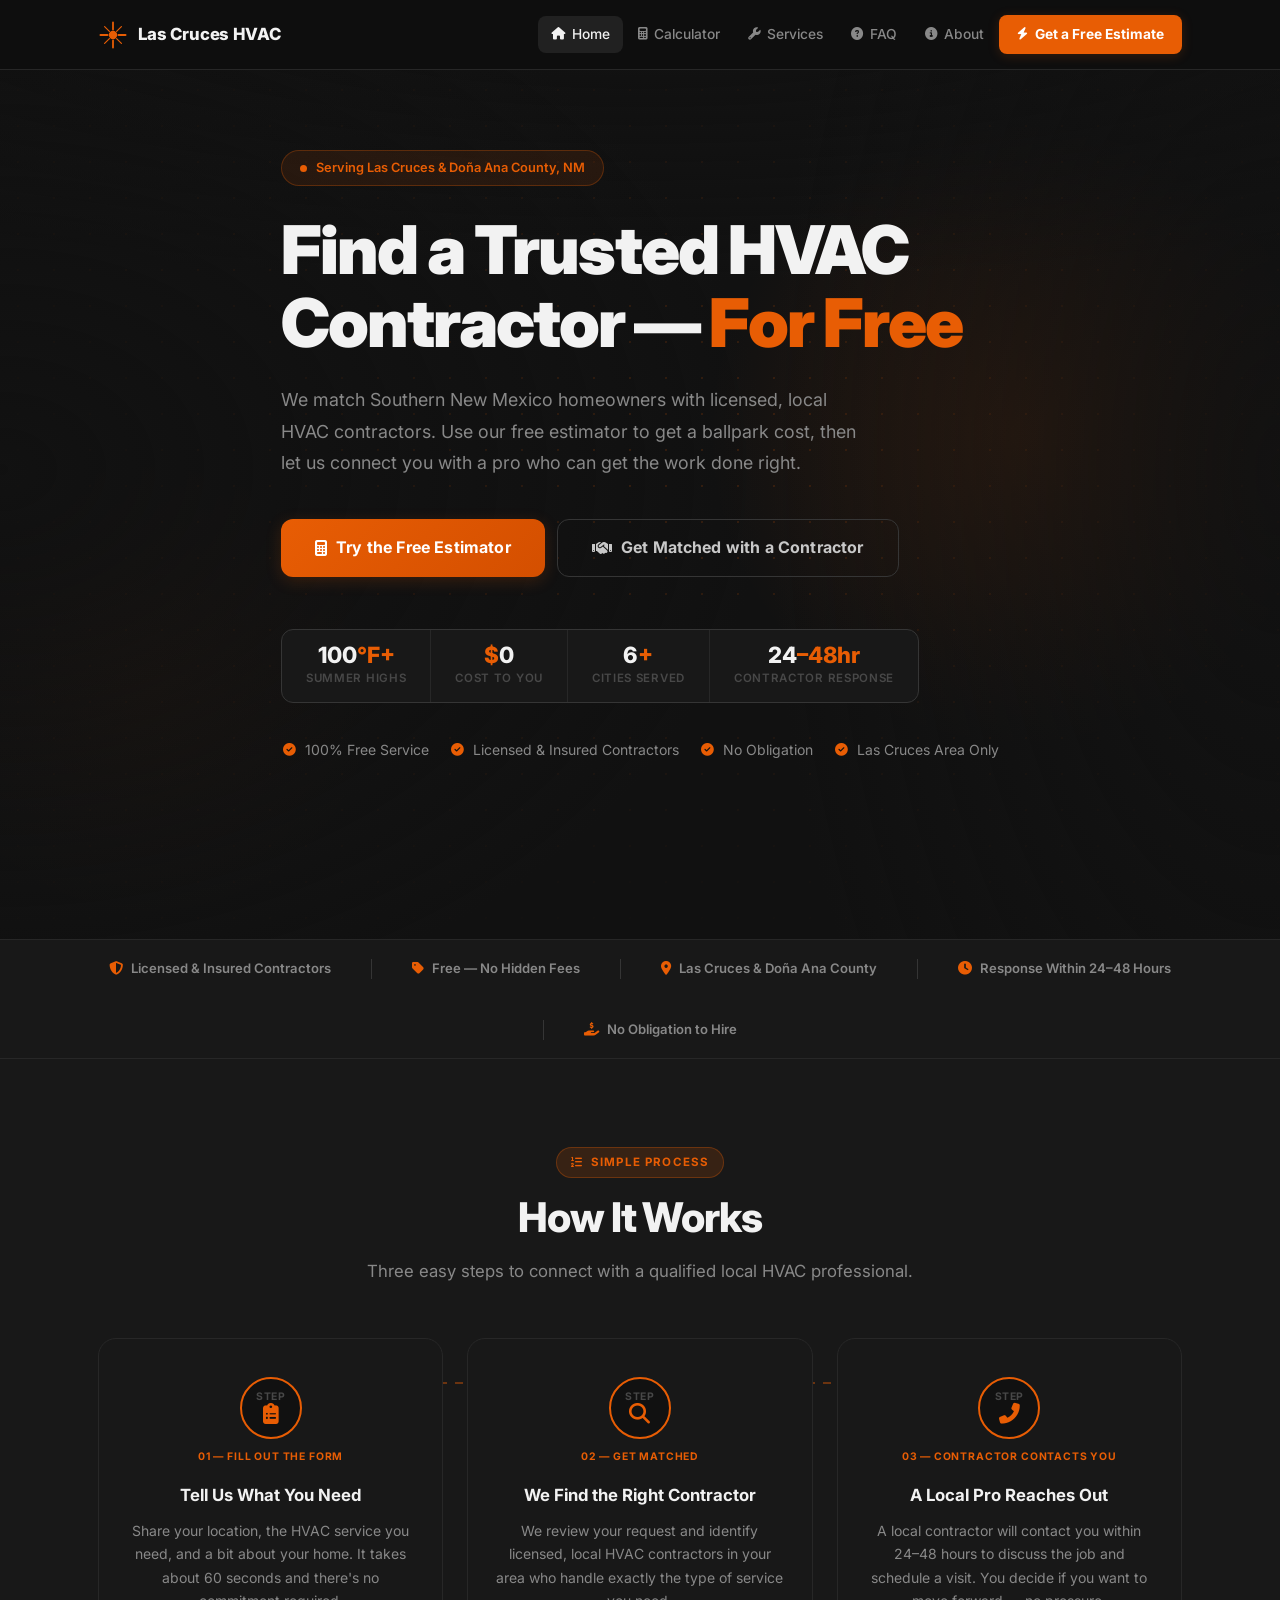
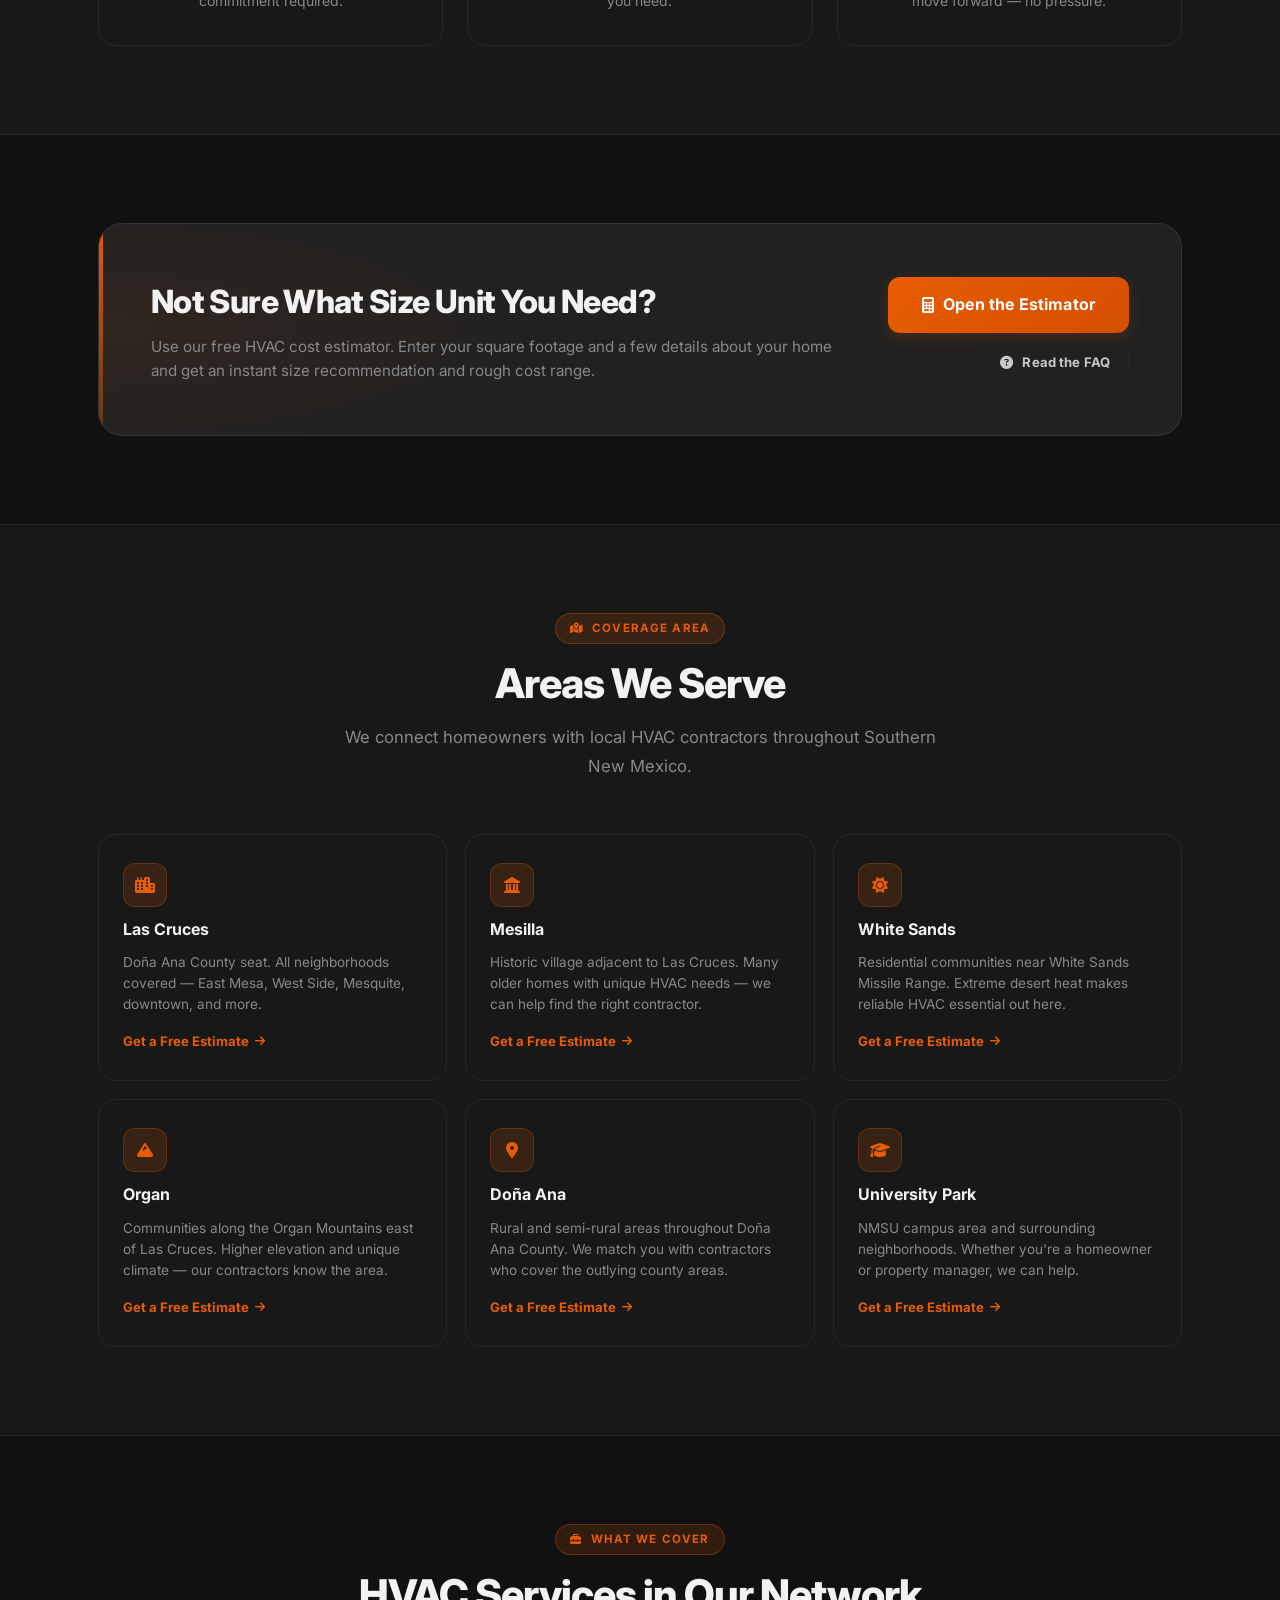
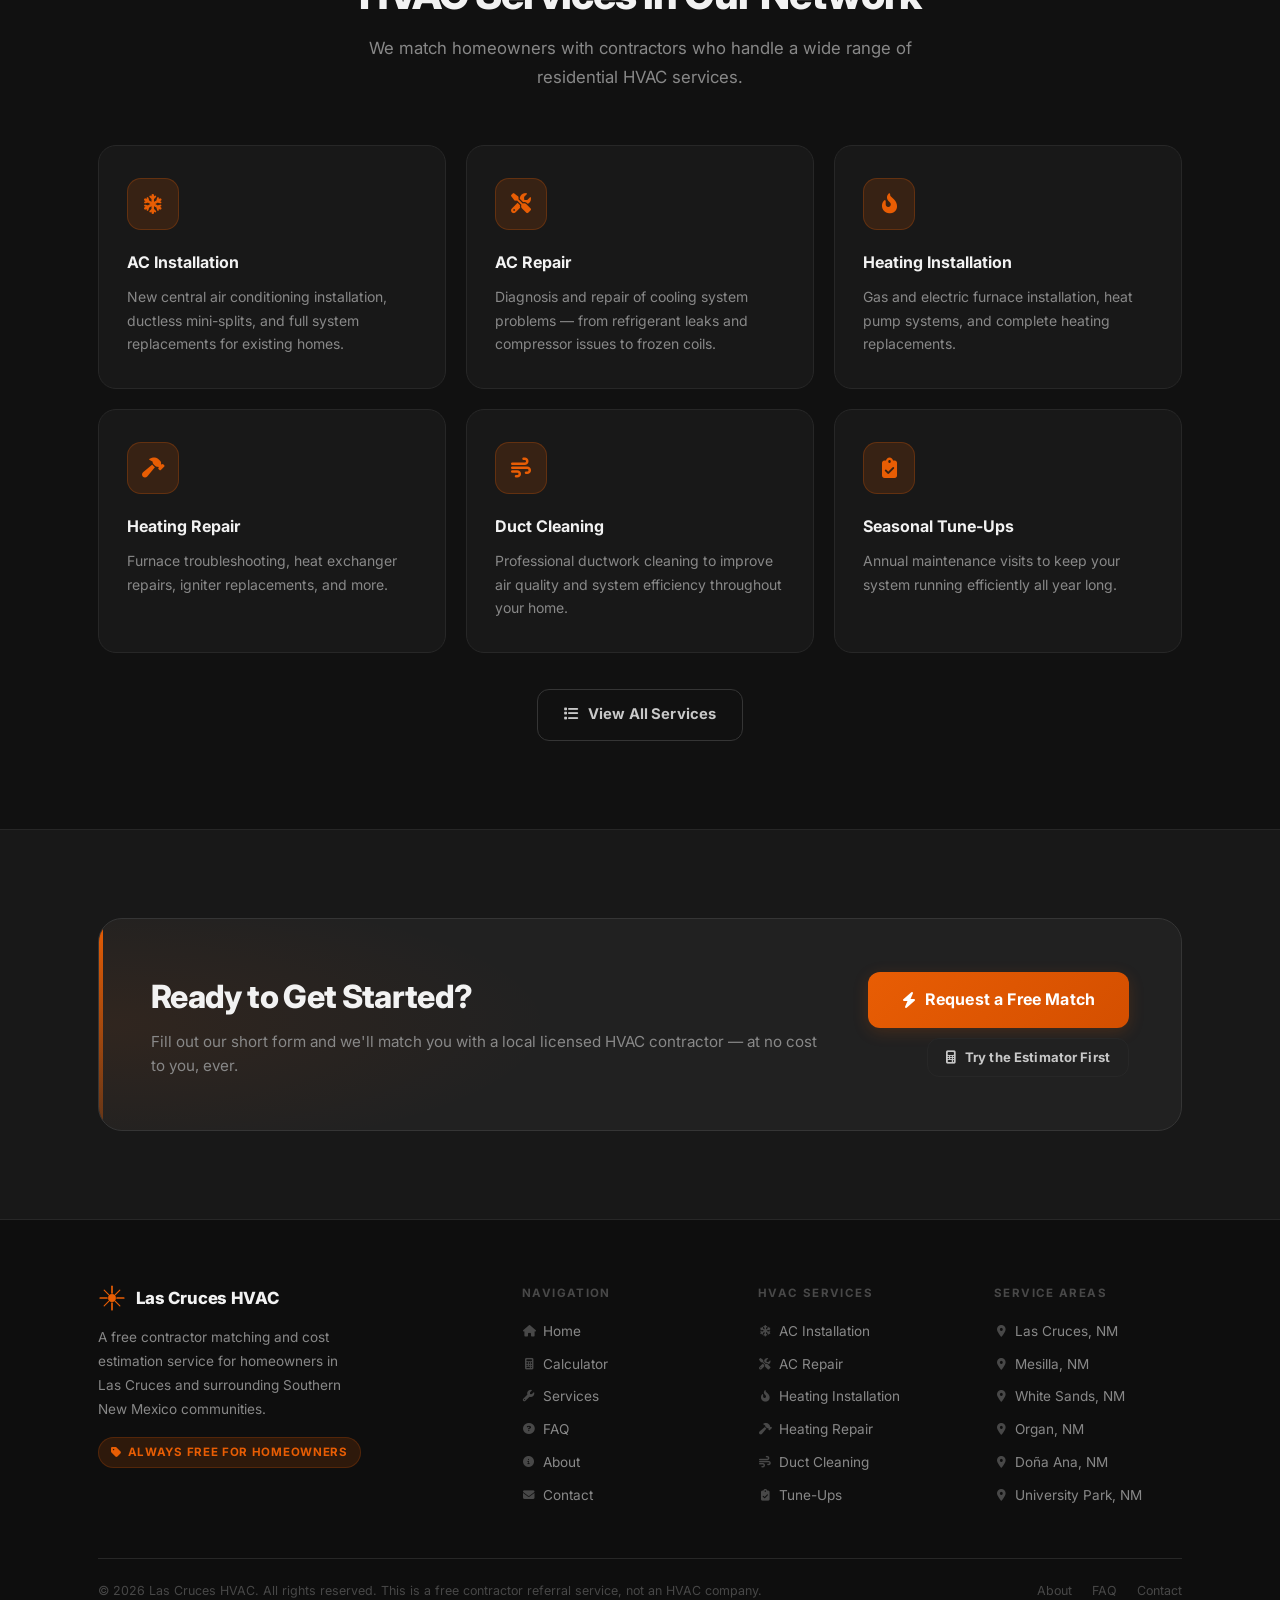
==== commit d6ccdf6a: "Professional redesign with Font Awesome icons and dark theme polish - Added Font Awesome 6.5.1 CDN t" ====
--- a/index.html
+++ b/index.html
@@ -4,329 +4,374 @@
   <meta charset="UTF-8">
   <meta name="viewport" content="width=device-width, initial-scale=1.0">
   <title>Las Cruces HVAC | Free Contractor Matching &amp; Cost Estimator</title>
-  <meta name="description" content="Connect with licensed local HVAC contractors in Las Cruces, NM. Free cost estimation tool and free contractor matching service for Doña Ana County homeowners.">
+  <meta name="description" content="Connect with licensed local HVAC contractors in Las Cruces, NM. Free cost estimation tool and free contractor matching for Doña Ana County homeowners.">
   <meta name="keywords" content="Las Cruces HVAC, HVAC contractors Las Cruces NM, AC installation, heating repair, Doña Ana County HVAC">
   <link rel="canonical" href="https://lascrucesnmhvac.com/">
-
-  <!-- Open Graph -->
   <meta property="og:type" content="website">
   <meta property="og:url" content="https://lascrucesnmhvac.com/">
   <meta property="og:title" content="Las Cruces HVAC | Free Contractor Matching &amp; Cost Estimator">
   <meta property="og:description" content="Connect with licensed local HVAC contractors in Las Cruces, NM. Free cost estimation and contractor matching for Southern New Mexico homeowners.">
-
-  <!-- Schema.org -->
-  <script type="application/ld+json">
-  {
-    "@context": "https://schema.org",
-    "@type": "LocalBusiness",
-    "name": "Las Cruces HVAC",
-    "description": "Free HVAC contractor matching and cost estimation service for Las Cruces, New Mexico and surrounding areas.",
-    "url": "https://lascrucesnmhvac.com",
-    "address": {
-      "@type": "PostalAddress",
-      "addressLocality": "Las Cruces",
-      "addressRegion": "NM",
-      "postalCode": "88001",
-      "addressCountry": "US"
-    },
-    "areaServed": "Doña Ana County, NM",
-    "priceRange": "Free"
-  }
-  </script>
-
   <link rel="preconnect" href="https://fonts.googleapis.com">
   <link rel="preconnect" href="https://fonts.gstatic.com" crossorigin>
-  <link href="https://fonts.googleapis.com/css2?family=Inter:wght@400;500;600;700;800&display=swap" rel="stylesheet">
+  <link href="https://fonts.googleapis.com/css2?family=Inter:wght@400;500;600;700;800;900&display=swap" rel="stylesheet">
+  <link rel="stylesheet" href="https://cdnjs.cloudflare.com/ajax/libs/font-awesome/6.5.1/css/all.min.css">
   <link rel="stylesheet" href="styles.css">
 </head>
 <body>
 
-  <!-- ===== NAVBAR ===== -->
-  <nav class="navbar">
-    <div class="nav-container">
-      <a href="index.html" class="logo">
-        <svg width="32" height="32" viewBox="0 0 50 50" class="zia-icon" aria-hidden="true">
-          <circle cx="25" cy="25" r="7" fill="currentColor"/>
-          <line x1="25" y1="4" x2="25" y2="16" stroke="currentColor" stroke-width="3" stroke-linecap="round"/>
-          <line x1="25" y1="34" x2="25" y2="46" stroke="currentColor" stroke-width="3" stroke-linecap="round"/>
-          <line x1="4" y1="25" x2="16" y2="25" stroke="currentColor" stroke-width="3" stroke-linecap="round"/>
-          <line x1="34" y1="25" x2="46" y2="25" stroke="currentColor" stroke-width="3" stroke-linecap="round"/>
-          <line x1="11" y1="11" x2="19" y2="19" stroke="currentColor" stroke-width="2" stroke-linecap="round"/>
-          <line x1="31" y1="31" x2="39" y2="39" stroke="currentColor" stroke-width="2" stroke-linecap="round"/>
-          <line x1="39" y1="11" x2="31" y2="19" stroke="currentColor" stroke-width="2" stroke-linecap="round"/>
-          <line x1="19" y1="31" x2="11" y2="39" stroke="currentColor" stroke-width="2" stroke-linecap="round"/>
-        </svg>
-        Las Cruces HVAC
+<!-- ===== NAVBAR ===== -->
+<nav class="navbar">
+  <div class="nav-container">
+    <a href="index.html" class="logo">
+      <svg width="30" height="30" viewBox="0 0 50 50" class="zia-icon" aria-hidden="true">
+        <circle cx="25" cy="25" r="7" fill="currentColor"/>
+        <line x1="25" y1="4" x2="25" y2="16" stroke="currentColor" stroke-width="3" stroke-linecap="round"/>
+        <line x1="25" y1="34" x2="25" y2="46" stroke="currentColor" stroke-width="3" stroke-linecap="round"/>
+        <line x1="4" y1="25" x2="16" y2="25" stroke="currentColor" stroke-width="3" stroke-linecap="round"/>
+        <line x1="34" y1="25" x2="46" y2="25" stroke="currentColor" stroke-width="3" stroke-linecap="round"/>
+        <line x1="11" y1="11" x2="19" y2="19" stroke="currentColor" stroke-width="2" stroke-linecap="round"/>
+        <line x1="31" y1="31" x2="39" y2="39" stroke="currentColor" stroke-width="2" stroke-linecap="round"/>
+        <line x1="39" y1="11" x2="31" y2="19" stroke="currentColor" stroke-width="2" stroke-linecap="round"/>
+        <line x1="19" y1="31" x2="11" y2="39" stroke="currentColor" stroke-width="2" stroke-linecap="round"/>
+      </svg>
+      Las Cruces HVAC
+    </a>
+    <ul class="nav-menu">
+      <li><a href="index.html" class="active"><i class="fa-solid fa-house"></i> Home</a></li>
+      <li><a href="calculator.html"><i class="fa-solid fa-calculator"></i> Calculator</a></li>
+      <li><a href="services.html"><i class="fa-solid fa-wrench"></i> Services</a></li>
+      <li><a href="faq.html"><i class="fa-solid fa-circle-question"></i> FAQ</a></li>
+      <li><a href="about.html"><i class="fa-solid fa-info-circle"></i> About</a></li>
+      <li><a href="contact.html" class="nav-cta"><i class="fa-solid fa-bolt"></i> Get a Free Estimate</a></li>
+    </ul>
+    <button class="mobile-toggle" aria-label="Toggle navigation"><i class="fa-solid fa-bars"></i></button>
+  </div>
+</nav>
+
+<!-- ===== HERO ===== -->
+<section class="hero">
+  <div class="hero-glow-1"></div>
+  <div class="hero-glow-2"></div>
+  <div class="container">
+    <div class="hero-content">
+      <div class="hero-badge">
+        <span class="dot"></span>
+        Serving Las Cruces &amp; Doña Ana County, NM
+      </div>
+
+      <h1>Find a Trusted HVAC<br>Contractor — <span class="accent">For Free</span></h1>
+
+      <p class="hero-sub">
+        We match Southern New Mexico homeowners with licensed, local HVAC contractors.
+        Use our free estimator to get a ballpark cost, then let us connect you with a pro
+        who can get the work done right.
+      </p>
+
+      <div class="hero-actions">
+        <a href="calculator.html" class="btn btn-primary btn-lg">
+          <i class="fa-solid fa-calculator"></i> Try the Free Estimator
+        </a>
+        <a href="contact.html" class="btn btn-outline btn-lg">
+          <i class="fa-solid fa-handshake"></i> Get Matched with a Contractor
+        </a>
+      </div>
+
+      <div class="hero-stats">
+        <div class="hero-stat">
+          <div class="hero-stat-val">100<span>°F+</span></div>
+          <div class="hero-stat-label">Summer Highs</div>
+        </div>
+        <div class="hero-stat">
+          <div class="hero-stat-val"><span>$</span>0</div>
+          <div class="hero-stat-label">Cost to You</div>
+        </div>
+        <div class="hero-stat">
+          <div class="hero-stat-val">6<span>+</span></div>
+          <div class="hero-stat-label">Cities Served</div>
+        </div>
+        <div class="hero-stat">
+          <div class="hero-stat-val">24<span>–48hr</span></div>
+          <div class="hero-stat-label">Contractor Response</div>
+        </div>
+      </div>
+
+      <div class="hero-checks">
+        <div class="hero-check"><i class="fa-solid fa-circle-check"></i> 100% Free Service</div>
+        <div class="hero-check"><i class="fa-solid fa-circle-check"></i> Licensed &amp; Insured Contractors</div>
+        <div class="hero-check"><i class="fa-solid fa-circle-check"></i> No Obligation</div>
+        <div class="hero-check"><i class="fa-solid fa-circle-check"></i> Las Cruces Area Only</div>
+      </div>
+    </div>
+  </div>
+</section>
+
+<!-- ===== TRUST STRIP ===== -->
+<div class="trust-strip">
+  <div class="container">
+    <div class="trust-strip-inner">
+      <div class="trust-item"><i class="fa-solid fa-shield-halved"></i> Licensed &amp; Insured Contractors</div>
+      <div class="trust-sep"></div>
+      <div class="trust-item"><i class="fa-solid fa-tag"></i> Free — No Hidden Fees</div>
+      <div class="trust-sep"></div>
+      <div class="trust-item"><i class="fa-solid fa-location-dot"></i> Las Cruces &amp; Doña Ana County</div>
+      <div class="trust-sep"></div>
+      <div class="trust-item"><i class="fa-solid fa-clock"></i> Response Within 24–48 Hours</div>
+      <div class="trust-sep"></div>
+      <div class="trust-item"><i class="fa-solid fa-hand-holding-dollar"></i> No Obligation to Hire</div>
+    </div>
+  </div>
+</div>
+
+<!-- ===== HOW IT WORKS ===== -->
+<section style="background:var(--bg-card); border-bottom:1px solid var(--border);">
+  <div class="container">
+    <div class="text-center fade-up">
+      <span class="section-eyebrow"><i class="fa-solid fa-list-ol"></i> Simple Process</span>
+      <h2 class="section-title">How It Works</h2>
+      <p class="section-sub">Three easy steps to connect with a qualified local HVAC professional.</p>
+    </div>
+    <div class="steps-grid">
+      <div class="step-card fade-up">
+        <div class="step-num">
+          <div class="step-num-inner">
+            <span class="step-n">Step</span>
+            <i class="fa-solid fa-clipboard-list step-i"></i>
+          </div>
+        </div>
+        <span class="step-badge">01 — Fill Out the Form</span>
+        <h3>Tell Us What You Need</h3>
+        <p>Share your location, the HVAC service you need, and a bit about your home. It takes about 60 seconds and there's no commitment required.</p>
+      </div>
+      <div class="step-card fade-up">
+        <div class="step-num">
+          <div class="step-num-inner">
+            <span class="step-n">Step</span>
+            <i class="fa-solid fa-magnifying-glass step-i"></i>
+          </div>
+        </div>
+        <span class="step-badge">02 — Get Matched</span>
+        <h3>We Find the Right Contractor</h3>
+        <p>We review your request and identify licensed, local HVAC contractors in your area who handle exactly the type of service you need.</p>
+      </div>
+      <div class="step-card fade-up">
+        <div class="step-num">
+          <div class="step-num-inner">
+            <span class="step-n">Step</span>
+            <i class="fa-solid fa-phone-flip step-i"></i>
+          </div>
+        </div>
+        <span class="step-badge">03 — Contractor Contacts You</span>
+        <h3>A Local Pro Reaches Out</h3>
+        <p>A local contractor will contact you within 24–48 hours to discuss the job and schedule a visit. You decide if you want to move forward — no pressure.</p>
+      </div>
+    </div>
+  </div>
+</section>
+
+<!-- ===== CALCULATOR PROMO ===== -->
+<section>
+  <div class="container">
+    <div class="cta-banner fade-up">
+      <div>
+        <h2>Not Sure What Size Unit You Need?</h2>
+        <p>Use our free HVAC cost estimator. Enter your square footage and a few details about your home and get an instant size recommendation and rough cost range.</p>
+      </div>
+      <div class="cta-banner-actions">
+        <a href="calculator.html" class="btn btn-primary btn-lg">
+          <i class="fa-solid fa-calculator"></i> Open the Estimator
+        </a>
+        <a href="faq.html" class="btn btn-ghost btn-sm">
+          <i class="fa-solid fa-circle-question"></i> Read the FAQ
+        </a>
+      </div>
+    </div>
+  </div>
+</section>
+
+<!-- ===== SERVICE AREAS ===== -->
+<section style="background:var(--bg-card); border-top:1px solid var(--border); border-bottom:1px solid var(--border);">
+  <div class="container">
+    <div class="text-center fade-up">
+      <span class="section-eyebrow"><i class="fa-solid fa-map-location-dot"></i> Coverage Area</span>
+      <h2 class="section-title">Areas We Serve</h2>
+      <p class="section-sub">We connect homeowners with local HVAC contractors throughout Southern New Mexico.</p>
+    </div>
+    <div class="cities-grid">
+      <div class="city-card fade-up">
+        <div class="city-icon"><i class="fa-solid fa-city"></i></div>
+        <h3>Las Cruces</h3>
+        <p>Doña Ana County seat. All neighborhoods covered — East Mesa, West Side, Mesquite, downtown, and more.</p>
+        <a href="contact.html" class="city-link">Get a Free Estimate <i class="fa-solid fa-arrow-right"></i></a>
+      </div>
+      <div class="city-card fade-up">
+        <div class="city-icon"><i class="fa-solid fa-landmark"></i></div>
+        <h3>Mesilla</h3>
+        <p>Historic village adjacent to Las Cruces. Many older homes with unique HVAC needs — we can help find the right contractor.</p>
+        <a href="contact.html" class="city-link">Get a Free Estimate <i class="fa-solid fa-arrow-right"></i></a>
+      </div>
+      <div class="city-card fade-up">
+        <div class="city-icon"><i class="fa-solid fa-sun"></i></div>
+        <h3>White Sands</h3>
+        <p>Residential communities near White Sands Missile Range. Extreme desert heat makes reliable HVAC essential out here.</p>
+        <a href="contact.html" class="city-link">Get a Free Estimate <i class="fa-solid fa-arrow-right"></i></a>
+      </div>
+      <div class="city-card fade-up">
+        <div class="city-icon"><i class="fa-solid fa-mountain"></i></div>
+        <h3>Organ</h3>
+        <p>Communities along the Organ Mountains east of Las Cruces. Higher elevation and unique climate — our contractors know the area.</p>
+        <a href="contact.html" class="city-link">Get a Free Estimate <i class="fa-solid fa-arrow-right"></i></a>
+      </div>
+      <div class="city-card fade-up">
+        <div class="city-icon"><i class="fa-solid fa-location-dot"></i></div>
+        <h3>Doña Ana</h3>
+        <p>Rural and semi-rural areas throughout Doña Ana County. We match you with contractors who cover the outlying county areas.</p>
+        <a href="contact.html" class="city-link">Get a Free Estimate <i class="fa-solid fa-arrow-right"></i></a>
+      </div>
+      <div class="city-card fade-up">
+        <div class="city-icon"><i class="fa-solid fa-graduation-cap"></i></div>
+        <h3>University Park</h3>
+        <p>NMSU campus area and surrounding neighborhoods. Whether you're a homeowner or property manager, we can help.</p>
+        <a href="contact.html" class="city-link">Get a Free Estimate <i class="fa-solid fa-arrow-right"></i></a>
+      </div>
+    </div>
+  </div>
+</section>
+
+<!-- ===== SERVICES SNAPSHOT ===== -->
+<section>
+  <div class="container">
+    <div class="text-center fade-up">
+      <span class="section-eyebrow"><i class="fa-solid fa-toolbox"></i> What We Cover</span>
+      <h2 class="section-title">HVAC Services in Our Network</h2>
+      <p class="section-sub">We match homeowners with contractors who handle a wide range of residential HVAC services.</p>
+    </div>
+    <div class="services-grid">
+      <div class="service-card fade-up">
+        <div class="icon-box"><i class="fa-solid fa-snowflake"></i></div>
+        <h3>AC Installation</h3>
+        <p>New central air conditioning installation, ductless mini-splits, and full system replacements for existing homes.</p>
+      </div>
+      <div class="service-card fade-up">
+        <div class="icon-box"><i class="fa-solid fa-screwdriver-wrench"></i></div>
+        <h3>AC Repair</h3>
+        <p>Diagnosis and repair of cooling system problems — from refrigerant leaks and compressor issues to frozen coils.</p>
+      </div>
+      <div class="service-card fade-up">
+        <div class="icon-box"><i class="fa-solid fa-fire-flame-curved"></i></div>
+        <h3>Heating Installation</h3>
+        <p>Gas and electric furnace installation, heat pump systems, and complete heating replacements.</p>
+      </div>
+      <div class="service-card fade-up">
+        <div class="icon-box"><i class="fa-solid fa-hammer"></i></div>
+        <h3>Heating Repair</h3>
+        <p>Furnace troubleshooting, heat exchanger repairs, igniter replacements, and more.</p>
+      </div>
+      <div class="service-card fade-up">
+        <div class="icon-box"><i class="fa-solid fa-wind"></i></div>
+        <h3>Duct Cleaning</h3>
+        <p>Professional ductwork cleaning to improve air quality and system efficiency throughout your home.</p>
+      </div>
+      <div class="service-card fade-up">
+        <div class="icon-box"><i class="fa-solid fa-clipboard-check"></i></div>
+        <h3>Seasonal Tune-Ups</h3>
+        <p>Annual maintenance visits to keep your system running efficiently all year long.</p>
+      </div>
+    </div>
+    <div style="text-align:center; margin-top:36px;">
+      <a href="services.html" class="btn btn-outline">
+        <i class="fa-solid fa-list"></i> View All Services
       </a>
-      <ul class="nav-menu" id="nav-menu">
-        <li><a href="index.html" class="active">Home</a></li>
-        <li><a href="calculator.html">Calculator</a></li>
-        <li><a href="services.html">Services</a></li>
-        <li><a href="faq.html">FAQ</a></li>
-        <li><a href="about.html">About</a></li>
-        <li><a href="contact.html" class="nav-cta">Get a Free Estimate</a></li>
-      </ul>
-      <button class="mobile-toggle" aria-label="Toggle navigation">☰</button>
-    </div>
-  </nav>
-
-  <!-- ===== HERO ===== -->
-  <section class="hero">
-    <div class="hero-bg-grid"></div>
-    <div class="hero-glow"></div>
-    <div class="container">
-      <div class="hero-content">
-        <div class="hero-badge">
-          <span class="dot"></span>
-          Serving Las Cruces &amp; Doña Ana County
-        </div>
-        <h1>Find Local HVAC Contractors — <span class="accent">Completely Free</span></h1>
-        <p class="hero-sub">
-          We connect Southern New Mexico homeowners with licensed, local HVAC contractors.
-          Use our free cost estimator to get a ballpark number, then let us match you with
-          a pro who can get the job done.
-        </p>
-        <div class="hero-actions">
-          <a href="calculator.html" class="btn btn-primary btn-lg">Try the Free Calculator</a>
-          <a href="contact.html" class="btn btn-outline btn-lg">Get Matched with a Contractor</a>
-        </div>
-        <div class="hero-checks">
-          <div class="hero-check">
-            <span class="check-icon">✓</span>
-            100% Free Service
-          </div>
-          <div class="hero-check">
-            <span class="check-icon">✓</span>
-            Licensed &amp; Insured Contractors
-          </div>
-          <div class="hero-check">
-            <span class="check-icon">✓</span>
-            No Obligation
-          </div>
-          <div class="hero-check">
-            <span class="check-icon">✓</span>
-            Las Cruces Area Only
-          </div>
-        </div>
-      </div>
-    </div>
-  </section>
-
-  <!-- ===== HOW IT WORKS ===== -->
-  <section style="background: var(--bg-card); border-top: 1px solid var(--border); border-bottom: 1px solid var(--border);">
-    <div class="container">
-      <div class="text-center fade-up">
-        <span class="section-label">Simple Process</span>
-        <h2 class="section-title">How It Works</h2>
-        <p class="section-sub">Three easy steps to get connected with a local HVAC professional.</p>
-      </div>
-      <div class="steps-grid">
-        <div class="step-card fade-up">
-          <div class="step-num">1</div>
-          <h3>Fill Out the Form</h3>
-          <p>Tell us your location, what type of HVAC service you need, and basic info about your home. Takes about 60 seconds.</p>
-        </div>
-        <div class="step-card fade-up">
-          <div class="step-num">2</div>
-          <h3>Get Matched</h3>
-          <p>We review your request and identify licensed, local HVAC contractors in your area who handle your specific service need.</p>
-        </div>
-        <div class="step-card fade-up">
-          <div class="step-num">3</div>
-          <h3>Contractor Contacts You</h3>
-          <p>A local contractor will reach out to you directly — typically within 24–48 hours — to discuss the job and provide a quote.</p>
-        </div>
-      </div>
-    </div>
-  </section>
-
-  <!-- ===== CALCULATOR PROMO ===== -->
-  <section>
-    <div class="container">
-      <div class="cta-banner fade-up">
-        <div>
-          <h2>Not Sure What Size Unit You Need?</h2>
-          <p>Use our free HVAC cost estimator. Enter your square footage and get a size recommendation and rough cost range in seconds.</p>
-        </div>
-        <a href="calculator.html" class="btn btn-primary btn-lg" style="flex-shrink:0;">Open Calculator</a>
-      </div>
-    </div>
-  </section>
-
-  <!-- ===== SERVICE AREAS ===== -->
-  <section style="background: var(--bg-card); border-top: 1px solid var(--border); border-bottom: 1px solid var(--border);">
-    <div class="container">
-      <div class="text-center fade-up">
-        <span class="section-label">Coverage Area</span>
-        <h2 class="section-title">Areas We Serve</h2>
-        <p class="section-sub">We connect homeowners with local HVAC contractors throughout Southern New Mexico.</p>
-      </div>
-      <div class="cities-grid">
-        <div class="city-card fade-up">
-          <div class="city-icon">🏙️</div>
-          <h3>Las Cruces</h3>
-          <p>Doña Ana County seat and the largest city in Southern New Mexico. We cover the entire city including the East Mesa and West Side.</p>
-          <a href="contact.html" class="city-link">Get a Free Estimate →</a>
-        </div>
-        <div class="city-card fade-up">
-          <div class="city-icon">🏘️</div>
-          <h3>Mesilla</h3>
-          <p>Historic village adjacent to Las Cruces. Many older homes in Mesilla have unique HVAC needs — we can help find the right contractor.</p>
-          <a href="contact.html" class="city-link">Get a Free Estimate →</a>
-        </div>
-        <div class="city-card fade-up">
-          <div class="city-icon">🏜️</div>
-          <h3>White Sands</h3>
-          <p>Residential communities near White Sands Missile Range. Extreme desert heat makes reliable HVAC essential out here.</p>
-          <a href="contact.html" class="city-link">Get a Free Estimate →</a>
-        </div>
-        <div class="city-card fade-up">
-          <div class="city-icon">⛰️</div>
-          <h3>Organ</h3>
-          <p>Communities along the Organ Mountains east of Las Cruces. Higher elevation and unique climate — our contractors know the area.</p>
-          <a href="contact.html" class="city-link">Get a Free Estimate →</a>
-        </div>
-        <div class="city-card fade-up">
-          <div class="city-icon">🌵</div>
-          <h3>Doña Ana</h3>
-          <p>Rural and semi-rural areas throughout Doña Ana County. We match you with contractors who service the outlying county areas.</p>
-          <a href="contact.html" class="city-link">Get a Free Estimate →</a>
-        </div>
-        <div class="city-card fade-up">
-          <div class="city-icon">🎓</div>
-          <h3>University Park</h3>
-          <p>NMSU campus area and surrounding neighborhoods. Whether you're a homeowner or property manager, we can help.</p>
-          <a href="contact.html" class="city-link">Get a Free Estimate →</a>
-        </div>
-      </div>
-    </div>
-  </section>
-
-  <!-- ===== SERVICES SNAPSHOT ===== -->
-  <section>
-    <div class="container">
-      <div class="text-center fade-up">
-        <span class="section-label">What We Cover</span>
-        <h2 class="section-title">HVAC Services in Our Network</h2>
-        <p class="section-sub">We match homeowners with contractors who handle a wide range of residential HVAC services.</p>
-      </div>
-      <div class="services-grid" style="margin-top:48px;">
-        <div class="service-card fade-up">
-          <span class="service-icon">❄️</span>
-          <h3>AC Installation</h3>
-          <p>New central air conditioning installation, ductless mini-splits, and system replacements.</p>
-        </div>
-        <div class="service-card fade-up">
-          <span class="service-icon">🔧</span>
-          <h3>AC Repair</h3>
-          <p>Diagnosis and repair of cooling systems — from refrigerant recharge to compressor replacement.</p>
-        </div>
-        <div class="service-card fade-up">
-          <span class="service-icon">🔥</span>
-          <h3>Heating Installation</h3>
-          <p>Furnace installation, heat pump systems, and complete heating system replacements.</p>
-        </div>
-        <div class="service-card fade-up">
-          <span class="service-icon">🛠️</span>
-          <h3>Heating Repair</h3>
-          <p>Furnace troubleshooting, heat exchanger repairs, igniter replacements, and more.</p>
-        </div>
-        <div class="service-card fade-up">
-          <span class="service-icon">💨</span>
-          <h3>Duct Cleaning</h3>
-          <p>Professional ductwork cleaning to improve air quality and system efficiency.</p>
-        </div>
-        <div class="service-card fade-up">
-          <span class="service-icon">📋</span>
-          <h3>Seasonal Tune-Ups</h3>
-          <p>Annual maintenance visits to keep your system running efficiently year-round.</p>
-        </div>
-      </div>
-      <div style="text-align:center; margin-top:36px;">
-        <a href="services.html" class="btn btn-outline">View All Services</a>
-      </div>
-    </div>
-  </section>
-
-  <!-- ===== FINAL CTA ===== -->
-  <section style="background: var(--bg-card); border-top: 1px solid var(--border);">
-    <div class="container">
-      <div class="cta-banner fade-up">
-        <div>
-          <h2>Ready to Get Started?</h2>
-          <p>Fill out our short form and we'll match you with a local licensed HVAC contractor — at no cost to you.</p>
-        </div>
-        <a href="contact.html" class="btn btn-primary btn-lg" style="flex-shrink:0;">Request a Free Match</a>
-      </div>
-    </div>
-  </section>
-
-  <!-- ===== FOOTER ===== -->
-  <footer class="footer">
-    <div class="container">
-      <div class="footer-grid">
-        <div class="footer-brand">
-          <a href="index.html" class="logo">
-            <svg width="28" height="28" viewBox="0 0 50 50" class="zia-icon" aria-hidden="true">
-              <circle cx="25" cy="25" r="7" fill="currentColor"/>
-              <line x1="25" y1="4" x2="25" y2="16" stroke="currentColor" stroke-width="3" stroke-linecap="round"/>
-              <line x1="25" y1="34" x2="25" y2="46" stroke="currentColor" stroke-width="3" stroke-linecap="round"/>
-              <line x1="4" y1="25" x2="16" y2="25" stroke="currentColor" stroke-width="3" stroke-linecap="round"/>
-              <line x1="34" y1="25" x2="46" y2="25" stroke="currentColor" stroke-width="3" stroke-linecap="round"/>
-              <line x1="11" y1="11" x2="19" y2="19" stroke="currentColor" stroke-width="2" stroke-linecap="round"/>
-              <line x1="31" y1="31" x2="39" y2="39" stroke="currentColor" stroke-width="2" stroke-linecap="round"/>
-              <line x1="39" y1="11" x2="31" y2="19" stroke="currentColor" stroke-width="2" stroke-linecap="round"/>
-              <line x1="19" y1="31" x2="11" y2="39" stroke="currentColor" stroke-width="2" stroke-linecap="round"/>
-            </svg>
-            Las Cruces HVAC
-          </a>
-          <p>A free contractor matching and cost estimation service for homeowners in Las Cruces and surrounding Southern New Mexico communities.</p>
-        </div>
-        <div class="footer-col">
-          <h4>Navigation</h4>
-          <ul>
-            <li><a href="index.html">Home</a></li>
-            <li><a href="calculator.html">Calculator</a></li>
-            <li><a href="services.html">Services</a></li>
-            <li><a href="faq.html">FAQ</a></li>
-            <li><a href="about.html">About</a></li>
-            <li><a href="contact.html">Contact</a></li>
-          </ul>
-        </div>
-        <div class="footer-col">
-          <h4>Services</h4>
-          <ul>
-            <li><span>AC Installation</span></li>
-            <li><span>AC Repair</span></li>
-            <li><span>Heating Installation</span></li>
-            <li><span>Heating Repair</span></li>
-            <li><span>Duct Cleaning</span></li>
-            <li><span>Tune-Ups</span></li>
-          </ul>
-        </div>
-        <div class="footer-col">
-          <h4>Service Areas</h4>
-          <ul>
-            <li><span>Las Cruces, NM</span></li>
-            <li><span>Mesilla, NM</span></li>
-            <li><span>White Sands, NM</span></li>
-            <li><span>Organ, NM</span></li>
-            <li><span>Doña Ana, NM</span></li>
-            <li><span>University Park, NM</span></li>
-          </ul>
-        </div>
-      </div>
-      <div class="footer-bottom">
-        <p>&copy; 2026 Las Cruces HVAC. All rights reserved.</p>
-        <div style="display:flex; gap:20px;">
-          <a href="about.html">About</a>
-          <a href="faq.html">FAQ</a>
-          <a href="contact.html">Contact</a>
-        </div>
-      </div>
-    </div>
-  </footer>
-
-  <script src="script.js"></script>
+    </div>
+  </div>
+</section>
+
+<!-- ===== FINAL CTA ===== -->
+<section style="background:var(--bg-card); border-top:1px solid var(--border);">
+  <div class="container">
+    <div class="cta-banner fade-up">
+      <div>
+        <h2>Ready to Get Started?</h2>
+        <p>Fill out our short form and we'll match you with a local licensed HVAC contractor — at no cost to you, ever.</p>
+      </div>
+      <div class="cta-banner-actions">
+        <a href="contact.html" class="btn btn-primary btn-lg">
+          <i class="fa-solid fa-bolt"></i> Request a Free Match
+        </a>
+        <a href="calculator.html" class="btn btn-ghost btn-sm">
+          <i class="fa-solid fa-calculator"></i> Try the Estimator First
+        </a>
+      </div>
+    </div>
+  </div>
+</section>
+
+<!-- ===== FOOTER ===== -->
+<footer class="footer">
+  <div class="container">
+    <div class="footer-grid">
+      <div class="footer-brand">
+        <a href="index.html" class="logo">
+          <svg width="28" height="28" viewBox="0 0 50 50" class="zia-icon" aria-hidden="true">
+            <circle cx="25" cy="25" r="7" fill="currentColor"/>
+            <line x1="25" y1="4" x2="25" y2="16" stroke="currentColor" stroke-width="3" stroke-linecap="round"/>
+            <line x1="25" y1="34" x2="25" y2="46" stroke="currentColor" stroke-width="3" stroke-linecap="round"/>
+            <line x1="4" y1="25" x2="16" y2="25" stroke="currentColor" stroke-width="3" stroke-linecap="round"/>
+            <line x1="34" y1="25" x2="46" y2="25" stroke="currentColor" stroke-width="3" stroke-linecap="round"/>
+            <line x1="11" y1="11" x2="19" y2="19" stroke="currentColor" stroke-width="2" stroke-linecap="round"/>
+            <line x1="31" y1="31" x2="39" y2="39" stroke="currentColor" stroke-width="2" stroke-linecap="round"/>
+            <line x1="39" y1="11" x2="31" y2="19" stroke="currentColor" stroke-width="2" stroke-linecap="round"/>
+            <line x1="19" y1="31" x2="11" y2="39" stroke="currentColor" stroke-width="2" stroke-linecap="round"/>
+          </svg>
+          Las Cruces HVAC
+        </a>
+        <p>A free contractor matching and cost estimation service for homeowners in Las Cruces and surrounding Southern New Mexico communities.</p>
+        <div class="footer-tagline"><i class="fa-solid fa-tag"></i> Always Free for Homeowners</div>
+      </div>
+      <div class="footer-col">
+        <h4>Navigation</h4>
+        <ul>
+          <li><a href="index.html"><i class="fa-solid fa-house"></i> Home</a></li>
+          <li><a href="calculator.html"><i class="fa-solid fa-calculator"></i> Calculator</a></li>
+          <li><a href="services.html"><i class="fa-solid fa-wrench"></i> Services</a></li>
+          <li><a href="faq.html"><i class="fa-solid fa-circle-question"></i> FAQ</a></li>
+          <li><a href="about.html"><i class="fa-solid fa-info-circle"></i> About</a></li>
+          <li><a href="contact.html"><i class="fa-solid fa-envelope"></i> Contact</a></li>
+        </ul>
+      </div>
+      <div class="footer-col">
+        <h4>HVAC Services</h4>
+        <ul>
+          <li><span><i class="fa-solid fa-snowflake"></i> AC Installation</span></li>
+          <li><span><i class="fa-solid fa-screwdriver-wrench"></i> AC Repair</span></li>
+          <li><span><i class="fa-solid fa-fire-flame-curved"></i> Heating Installation</span></li>
+          <li><span><i class="fa-solid fa-hammer"></i> Heating Repair</span></li>
+          <li><span><i class="fa-solid fa-wind"></i> Duct Cleaning</span></li>
+          <li><span><i class="fa-solid fa-clipboard-check"></i> Tune-Ups</span></li>
+        </ul>
+      </div>
+      <div class="footer-col">
+        <h4>Service Areas</h4>
+        <ul>
+          <li><span><i class="fa-solid fa-location-dot"></i> Las Cruces, NM</span></li>
+          <li><span><i class="fa-solid fa-location-dot"></i> Mesilla, NM</span></li>
+          <li><span><i class="fa-solid fa-location-dot"></i> White Sands, NM</span></li>
+          <li><span><i class="fa-solid fa-location-dot"></i> Organ, NM</span></li>
+          <li><span><i class="fa-solid fa-location-dot"></i> Doña Ana, NM</span></li>
+          <li><span><i class="fa-solid fa-location-dot"></i> University Park, NM</span></li>
+        </ul>
+      </div>
+    </div>
+    <div class="footer-bottom">
+      <p>&copy; 2026 Las Cruces HVAC. All rights reserved. This is a free contractor referral service, not an HVAC company.</p>
+      <div class="footer-bottom-links">
+        <a href="about.html">About</a>
+        <a href="faq.html">FAQ</a>
+        <a href="contact.html">Contact</a>
+      </div>
+    </div>
+  </div>
+</footer>
+
+<script src="script.js"></script>
 </body>
 </html>
--- a/styles.css
+++ b/styles.css
@@ -1,66 +1,102 @@
 /* ===========================
-   Las Cruces HVAC — Dark Theme
+   Las Cruces HVAC — v2 Dark Theme
    =========================== */
 
 :root {
-  --bg:          #111111;
-  --bg-card:     #1a1a1a;
-  --bg-raised:   #222222;
-  --border:      #2e2e2e;
-  --border-mid:  #3a3a3a;
-  --text:        #f0f0f0;
-  --text-muted:  #999999;
-  --text-dim:    #555555;
-  --accent:      #e85d04;
-  --accent-hover:#ff6d1a;
-  --accent-glow: rgba(232,93,4,0.25);
-  --nav-h:       68px;
-  --radius:      10px;
-  --radius-lg:   16px;
-  --shadow:      0 4px 24px rgba(0,0,0,0.5);
-  --shadow-lg:   0 8px 48px rgba(0,0,0,0.6);
-  --transition:  0.25s ease;
-}
+  --bg:            #111111;
+  --bg-card:       #181818;
+  --bg-raised:     #212121;
+  --bg-elevated:   #282828;
+  --border:        #272727;
+  --border-mid:    #353535;
+  --border-light:  #404040;
+  --text:          #f2f2f2;
+  --text-soft:     #c8c8c8;
+  --text-muted:    #888888;
+  --text-dim:      #484848;
+  --accent:        #e85d04;
+  --accent-light:  #ff6d1a;
+  --accent-dim:    rgba(232,93,4,0.15);
+  --accent-glow:   rgba(232,93,4,0.30);
+  --accent-glow-sm:rgba(232,93,4,0.18);
+  --nav-h:         70px;
+  --radius-sm:     8px;
+  --radius:        12px;
+  --radius-lg:     18px;
+  --radius-xl:     24px;
+  --shadow-sm:     0 2px 8px rgba(0,0,0,0.4);
+  --shadow:        0 4px 20px rgba(0,0,0,0.55);
+  --shadow-lg:     0 12px 48px rgba(0,0,0,0.65);
+  --shadow-accent: 0 8px 32px rgba(232,93,4,0.35);
+  --transition:    0.22s ease;
+  --transition-slow: 0.4s ease;
+}
+
+/* ===========================
+   RESET & BASE
+   =========================== */
 
 *, *::before, *::after { box-sizing: border-box; margin: 0; padding: 0; }
-html { scroll-behavior: smooth; }
+html { scroll-behavior: smooth; font-size: 16px; }
 body {
-  font-family: 'Inter', 'Segoe UI', system-ui, sans-serif;
+  font-family: 'Inter', 'Segoe UI', system-ui, -apple-system, sans-serif;
   background: var(--bg);
   color: var(--text);
   line-height: 1.6;
   -webkit-font-smoothing: antialiased;
+  -moz-osx-font-smoothing: grayscale;
 }
 a { color: inherit; text-decoration: none; }
 ul { list-style: none; }
 img { max-width: 100%; display: block; }
+button { font-family: inherit; }
 
 /* ===========================
    LAYOUT
    =========================== */
 
 .container {
-  max-width: 1120px;
+  max-width: 1140px;
   margin: 0 auto;
-  padding: 0 24px;
-}
-
-section { padding: 80px 0; }
-
+  padding: 0 28px;
+}
+
+section { padding: 88px 0; }
+
+.section-eyebrow {
+  display: inline-flex;
+  align-items: center;
+  gap: 8px;
+  background: var(--accent-dim);
+  border: 1px solid rgba(232,93,4,0.3);
+  border-radius: 999px;
+  padding: 5px 14px;
+  font-size: 0.72rem;
+  font-weight: 700;
+  letter-spacing: 0.1em;
+  text-transform: uppercase;
+  color: var(--accent);
+  margin-bottom: 16px;
+}
+
+.section-eyebrow i { font-size: 0.7rem; }
+
+/* Legacy alias */
 .section-label {
   display: inline-block;
-  font-size: 0.75rem;
+  font-size: 0.72rem;
   font-weight: 700;
-  letter-spacing: 0.12em;
+  letter-spacing: 0.1em;
   text-transform: uppercase;
   color: var(--accent);
   margin-bottom: 12px;
 }
 
 .section-title {
-  font-size: clamp(1.75rem, 3vw, 2.5rem);
-  font-weight: 700;
-  line-height: 1.2;
+  font-size: clamp(1.8rem, 3.2vw, 2.6rem);
+  font-weight: 800;
+  line-height: 1.15;
+  letter-spacing: -0.025em;
   color: var(--text);
   margin-bottom: 16px;
 }
@@ -68,8 +104,8 @@
 .section-sub {
   font-size: 1.05rem;
   color: var(--text-muted);
-  max-width: 580px;
-  line-height: 1.7;
+  max-width: 600px;
+  line-height: 1.75;
 }
 
 .text-center { text-align: center; }
@@ -83,20 +119,23 @@
   position: fixed;
   top: 0; left: 0; right: 0;
   height: var(--nav-h);
-  background: rgba(17,17,17,0.95);
-  backdrop-filter: blur(12px);
-  -webkit-backdrop-filter: blur(12px);
+  background: rgba(15,15,15,0.96);
+  backdrop-filter: blur(16px) saturate(180%);
+  -webkit-backdrop-filter: blur(16px) saturate(180%);
   border-bottom: 1px solid var(--border);
   z-index: 1000;
-  transition: box-shadow var(--transition);
-}
-
-.navbar.scrolled { box-shadow: 0 4px 30px rgba(0,0,0,0.6); }
+  transition: box-shadow var(--transition), border-color var(--transition);
+}
+
+.navbar.scrolled {
+  box-shadow: 0 4px 32px rgba(0,0,0,0.7);
+  border-color: var(--border-mid);
+}
 
 .nav-container {
-  max-width: 1120px;
+  max-width: 1140px;
   margin: 0 auto;
-  padding: 0 24px;
+  padding: 0 28px;
   height: 100%;
   display: flex;
   align-items: center;
@@ -109,12 +148,15 @@
   align-items: center;
   gap: 10px;
   font-size: 1.05rem;
-  font-weight: 700;
+  font-weight: 800;
   color: var(--text);
   flex-shrink: 0;
-}
-
-.zia-icon { color: var(--accent); }
+  letter-spacing: -0.01em;
+}
+
+.zia-icon { color: var(--accent); flex-shrink: 0; }
+
+.logo-text { display: flex; align-items: center; gap: 0; }
 
 .nav-menu {
   display: flex;
@@ -123,45 +165,55 @@
 }
 
 .nav-menu li a {
-  display: block;
-  padding: 8px 14px;
-  border-radius: 6px;
-  font-size: 0.875rem;
+  display: flex;
+  align-items: center;
+  gap: 7px;
+  padding: 7px 13px;
+  border-radius: var(--radius-sm);
+  font-size: 0.86rem;
   font-weight: 500;
   color: var(--text-muted);
   transition: color var(--transition), background var(--transition);
-}
-
-.nav-menu li a:hover,
-.nav-menu li a.active {
-  color: var(--text);
-  background: var(--bg-raised);
-}
+  white-space: nowrap;
+}
+
+.nav-menu li a i { font-size: 0.78rem; }
+
+.nav-menu li a:hover { color: var(--text); background: var(--bg-raised); }
+.nav-menu li a.active { color: var(--text); background: var(--bg-raised); }
 
 .nav-cta {
   background: var(--accent) !important;
   color: #fff !important;
   padding: 8px 18px !important;
-  border-radius: 6px !important;
-  font-weight: 600 !important;
+  border-radius: var(--radius-sm) !important;
+  font-weight: 700 !important;
+  transition: background var(--transition), box-shadow var(--transition), transform var(--transition) !important;
+  box-shadow: 0 2px 12px var(--accent-glow-sm) !important;
 }
 
 .nav-cta:hover {
-  background: var(--accent-hover) !important;
+  background: var(--accent-light) !important;
   color: #fff !important;
+  box-shadow: 0 4px 20px var(--accent-glow) !important;
+  transform: translateY(-1px) !important;
 }
 
 .mobile-toggle {
   display: none;
   background: none;
   border: 1px solid var(--border-mid);
-  border-radius: 6px;
+  border-radius: var(--radius-sm);
   color: var(--text);
   cursor: pointer;
-  padding: 8px 10px;
-  font-size: 1.1rem;
-  line-height: 1;
-}
+  width: 38px; height: 38px;
+  align-items: center;
+  justify-content: center;
+  font-size: 1rem;
+  transition: background var(--transition), border-color var(--transition);
+}
+
+.mobile-toggle:hover { background: var(--bg-raised); border-color: var(--border-light); }
 
 /* ===========================
    BUTTONS
@@ -170,45 +222,111 @@
 .btn {
   display: inline-flex;
   align-items: center;
-  gap: 8px;
-  padding: 13px 28px;
+  gap: 9px;
+  padding: 13px 26px;
   border-radius: var(--radius);
-  font-size: 0.95rem;
-  font-weight: 600;
+  font-size: 0.925rem;
+  font-weight: 700;
   cursor: pointer;
   border: none;
   transition: all var(--transition);
   white-space: nowrap;
   text-decoration: none;
   font-family: inherit;
-}
+  letter-spacing: 0.01em;
+  position: relative;
+  overflow: hidden;
+}
+
+.btn::after {
+  content: '';
+  position: absolute;
+  inset: 0;
+  background: rgba(255,255,255,0);
+  transition: background var(--transition);
+}
+
+.btn:hover::after { background: rgba(255,255,255,0.07); }
 
 .btn-primary {
-  background: var(--accent);
+  background: linear-gradient(135deg, var(--accent) 0%, #d44f00 100%);
   color: #fff;
+  box-shadow: 0 4px 16px var(--accent-glow-sm);
 }
 
 .btn-primary:hover {
-  background: var(--accent-hover);
-  transform: translateY(-1px);
-  box-shadow: 0 6px 24px var(--accent-glow);
+  background: linear-gradient(135deg, var(--accent-light) 0%, var(--accent) 100%);
+  transform: translateY(-2px);
+  box-shadow: var(--shadow-accent);
   color: #fff;
 }
+
+.btn-primary:active { transform: translateY(0); }
 
 .btn-outline {
   background: transparent;
-  color: var(--text);
+  color: var(--text-soft);
   border: 1px solid var(--border-mid);
 }
 
 .btn-outline:hover {
   background: var(--bg-raised);
+  border-color: var(--border-light);
+  color: var(--text);
+}
+
+.btn-ghost {
+  background: var(--bg-raised);
+  color: var(--text-soft);
+  border: 1px solid var(--border);
+}
+
+.btn-ghost:hover {
+  background: var(--bg-elevated);
   border-color: var(--border-mid);
+  color: var(--text);
 }
 
 .btn-lg {
-  padding: 15px 36px;
+  padding: 15px 34px;
   font-size: 1rem;
+  border-radius: var(--radius);
+}
+
+.btn-sm {
+  padding: 8px 18px;
+  font-size: 0.82rem;
+}
+
+/* ===========================
+   ICON BOXES
+   =========================== */
+
+.icon-box {
+  width: 52px; height: 52px;
+  border-radius: 14px;
+  background: var(--accent-dim);
+  border: 1px solid rgba(232,93,4,0.25);
+  display: flex;
+  align-items: center;
+  justify-content: center;
+  font-size: 1.25rem;
+  color: var(--accent);
+  margin-bottom: 20px;
+  transition: all var(--transition);
+  flex-shrink: 0;
+}
+
+.icon-box-sm {
+  width: 40px; height: 40px;
+  border-radius: 10px;
+  font-size: 1rem;
+}
+
+.icon-box-lg {
+  width: 64px; height: 64px;
+  border-radius: 18px;
+  font-size: 1.6rem;
 }
 
 /* ===========================
@@ -225,43 +343,69 @@
   background: var(--bg);
 }
 
-.hero-bg-grid {
+/* Dot grid pattern */
+.hero::before {
+  content: '';
   position: absolute;
   inset: 0;
-  background-image:
-    linear-gradient(rgba(232,93,4,0.04) 1px, transparent 1px),
-    linear-gradient(90deg, rgba(232,93,4,0.04) 1px, transparent 1px);
-  background-size: 60px 60px;
+  background-image: radial-gradient(circle, rgba(232,93,4,0.18) 1px, transparent 1px);
+  background-size: 36px 36px;
+  mask-image: radial-gradient(ellipse 80% 80% at 50% 50%, black 0%, transparent 100%);
+  -webkit-mask-image: radial-gradient(ellipse 80% 80% at 50% 50%, black 0%, transparent 100%);
   pointer-events: none;
-}
-
-.hero-glow {
+  z-index: 0;
+}
+
+/* Vignette */
+.hero::after {
+  content: '';
   position: absolute;
-  top: 30%;
-  right: -100px;
-  width: 700px;
-  height: 700px;
-  background: radial-gradient(circle, rgba(232,93,4,0.08) 0%, transparent 65%);
+  inset: 0;
+  background:
+    radial-gradient(ellipse 60% 60% at 0% 50%, rgba(17,17,17,0.92) 0%, transparent 100%),
+    radial-gradient(ellipse 40% 100% at 100% 50%, rgba(17,17,17,0.75) 0%, transparent 100%),
+    radial-gradient(ellipse 100% 30% at 50% 0%, rgba(17,17,17,0.9) 0%, transparent 100%),
+    radial-gradient(ellipse 100% 40% at 50% 100%, rgba(17,17,17,0.95) 0%, transparent 100%);
   pointer-events: none;
+  z-index: 0;
+}
+
+.hero-glow-1 {
+  position: absolute;
+  top: 10%; right: -80px;
+  width: 680px; height: 680px;
+  background: radial-gradient(circle, rgba(232,93,4,0.12) 0%, transparent 65%);
+  pointer-events: none;
+  z-index: 0;
+}
+
+.hero-glow-2 {
+  position: absolute;
+  bottom: 0; left: -100px;
+  width: 500px; height: 500px;
+  background: radial-gradient(circle, rgba(232,93,4,0.06) 0%, transparent 65%);
+  pointer-events: none;
+  z-index: 0;
 }
 
 .hero-content {
   position: relative;
   z-index: 1;
-  max-width: 760px;
-  padding: 80px 0;
+  max-width: 780px;
+  padding: 80px 0 90px;
 }
 
 .hero-badge {
   display: inline-flex;
   align-items: center;
-  gap: 8px;
-  background: var(--bg-raised);
-  border: 1px solid var(--border-mid);
+  gap: 9px;
+  background: rgba(232,93,4,0.1);
+  border: 1px solid rgba(232,93,4,0.28);
   border-radius: 999px;
-  padding: 6px 16px;
-  font-size: 0.82rem;
-  color: var(--text-muted);
+  padding: 7px 18px;
+  font-size: 0.8rem;
+  font-weight: 600;
+  color: var(--accent);
   margin-bottom: 28px;
 }
 
@@ -269,29 +413,41 @@
   width: 7px; height: 7px;
   border-radius: 50%;
   background: var(--accent);
-  animation: pulse-dot 2s infinite;
+  animation: pulse-dot 2.2s infinite;
 }
 
 @keyframes pulse-dot {
-  0%, 100% { opacity: 1; }
-  50% { opacity: 0.3; }
+  0%, 100% { opacity: 1; transform: scale(1); }
+  50% { opacity: 0.4; transform: scale(0.8); }
 }
 
 .hero h1 {
-  font-size: clamp(2.4rem, 5vw, 3.8rem);
-  font-weight: 800;
-  line-height: 1.1;
-  letter-spacing: -0.02em;
+  font-size: clamp(2.6rem, 5.5vw, 4.2rem);
+  font-weight: 900;
+  line-height: 1.08;
+  letter-spacing: -0.03em;
   margin-bottom: 24px;
   color: var(--text);
 }
 
-.hero h1 .accent { color: var(--accent); }
+.hero h1 .accent {
+  color: var(--accent);
+  position: relative;
+  display: inline-block;
+}
+
+/* Underline accent on hero */
+.hero h1 .underline {
+  text-decoration: underline;
+  text-decoration-color: var(--accent);
+  text-underline-offset: 6px;
+  text-decoration-thickness: 3px;
+}
 
 .hero-sub {
-  font-size: 1.1rem;
+  font-size: 1.12rem;
   color: var(--text-muted);
-  line-height: 1.75;
+  line-height: 1.78;
   max-width: 580px;
   margin-bottom: 40px;
 }
@@ -303,10 +459,48 @@
   margin-bottom: 52px;
 }
 
+.hero-stats {
+  display: flex;
+  flex-wrap: wrap;
+  gap: 0;
+  border: 1px solid var(--border-mid);
+  border-radius: var(--radius);
+  background: var(--bg-card);
+  overflow: hidden;
+  max-width: fit-content;
+}
+
+.hero-stat {
+  padding: 14px 24px;
+  border-right: 1px solid var(--border);
+  text-align: center;
+}
+
+.hero-stat:last-child { border-right: none; }
+
+.hero-stat-val {
+  font-size: 1.4rem;
+  font-weight: 800;
+  color: var(--text);
+  line-height: 1;
+  margin-bottom: 3px;
+}
+
+.hero-stat-val span { color: var(--accent); }
+
+.hero-stat-label {
+  font-size: 0.72rem;
+  color: var(--text-dim);
+  font-weight: 600;
+  text-transform: uppercase;
+  letter-spacing: 0.06em;
+}
+
 .hero-checks {
   display: flex;
   flex-wrap: wrap;
   gap: 20px;
+  margin-top: 36px;
 }
 
 .hero-check {
@@ -317,17 +511,11 @@
   color: var(--text-muted);
 }
 
-.check-icon {
-  width: 18px; height: 18px;
-  border-radius: 50%;
-  background: rgba(232,93,4,0.12);
-  border: 1px solid rgba(232,93,4,0.35);
-  display: flex;
-  align-items: center;
-  justify-content: center;
-  font-size: 0.6rem;
+.hero-check i {
   color: var(--accent);
-  flex-shrink: 0;
+  font-size: 0.8rem;
+  width: 16px;
+  text-align: center;
 }
 
 /* ===========================
@@ -338,18 +526,24 @@
   display: grid;
   grid-template-columns: repeat(3, 1fr);
   gap: 24px;
-  margin-top: 48px;
+  margin-top: 52px;
   position: relative;
 }
 
+/* Dashed connector line */
 .steps-grid::before {
   content: '';
   position: absolute;
-  top: 38px;
-  left: calc(16.66% + 12px);
-  right: calc(16.66% + 12px);
-  height: 1px;
-  background: linear-gradient(90deg, var(--accent) 0%, var(--border) 50%, var(--accent) 100%);
+  top: 44px;
+  left: calc(16.66% + 16px);
+  right: calc(16.66% + 16px);
+  height: 2px;
+  background: repeating-linear-gradient(
+    90deg,
+    var(--accent) 0, var(--accent) 8px,
+    transparent 8px, transparent 16px
+  );
+  opacity: 0.4;
   pointer-events: none;
   z-index: 0;
 }
@@ -358,42 +552,72 @@
   background: var(--bg-card);
   border: 1px solid var(--border);
   border-radius: var(--radius-lg);
-  padding: 36px 28px;
+  padding: 38px 28px 32px;
   text-align: center;
   position: relative;
   z-index: 1;
-  transition: border-color var(--transition), transform var(--transition);
+  transition: border-color var(--transition), transform var(--transition), box-shadow var(--transition);
 }
 
 .step-card:hover {
-  border-color: var(--accent);
-  transform: translateY(-3px);
+  border-color: rgba(232,93,4,0.5);
+  transform: translateY(-4px);
+  box-shadow: 0 12px 40px rgba(0,0,0,0.45), 0 0 0 1px rgba(232,93,4,0.15);
 }
 
 .step-num {
-  width: 56px; height: 56px;
+  width: 62px; height: 62px;
   border-radius: 50%;
   background: var(--bg);
   border: 2px solid var(--accent);
   display: flex;
   align-items: center;
   justify-content: center;
-  font-size: 1.25rem;
-  font-weight: 800;
+  margin: 0 auto 10px;
+  position: relative;
+}
+
+.step-num-inner {
+  display: flex;
+  flex-direction: column;
+  align-items: center;
+  line-height: 1;
+}
+
+.step-num-inner .step-n {
+  font-size: 0.65rem;
+  font-weight: 700;
+  letter-spacing: 0.05em;
+  color: var(--text-dim);
+  text-transform: uppercase;
+}
+
+.step-num-inner .step-i {
+  font-size: 1.3rem;
   color: var(--accent);
-  margin: 0 auto 20px;
+}
+
+.step-badge {
+  font-size: 0.65rem;
+  font-weight: 700;
+  letter-spacing: 0.08em;
+  text-transform: uppercase;
+  color: var(--accent);
+  margin-bottom: 16px;
+  display: block;
 }
 
 .step-card h3 {
   font-size: 1.05rem;
   font-weight: 700;
   margin-bottom: 10px;
+  color: var(--text);
 }
 
 .step-card p {
   font-size: 0.875rem;
   color: var(--text-muted);
-  line-height: 1.65;
+  line-height: 1.68;
 }
 
 /* ===========================
@@ -404,7 +628,7 @@
   display: grid;
   grid-template-columns: repeat(3, 1fr);
   gap: 18px;
-  margin-top: 48px;
+  margin-top: 52px;
 }
 
 .city-card {
@@ -415,94 +639,86 @@
   display: flex;
   flex-direction: column;
   gap: 10px;
-  transition: border-color var(--transition), transform var(--transition);
+  transition: border-color var(--transition), transform var(--transition), box-shadow var(--transition);
+  position: relative;
+  overflow: hidden;
+}
+
+.city-card::before {
+  content: '';
+  position: absolute;
+  top: 0; left: 0; right: 0;
+  height: 2px;
+  background: linear-gradient(90deg, var(--accent), transparent);
+  opacity: 0;
+  transition: opacity var(--transition);
 }
 
 .city-card:hover {
+  border-color: rgba(232,93,4,0.4);
+  transform: translateY(-4px);
+  box-shadow: 0 12px 36px rgba(0,0,0,0.45), 0 0 0 1px rgba(232,93,4,0.1);
+}
+
+.city-card:hover::before { opacity: 1; }
+
+.city-icon {
+  width: 44px; height: 44px;
+  background: var(--accent-dim);
+  border: 1px solid rgba(232,93,4,0.25);
+  border-radius: 12px;
+  display: flex;
+  align-items: center;
+  justify-content: center;
+  font-size: 1rem;
+  color: var(--accent);
+  transition: background var(--transition), box-shadow var(--transition);
+}
+
+.city-card:hover .city-icon {
+  background: var(--accent);
+  color: #fff;
   border-color: var(--accent);
-  transform: translateY(-3px);
-}
-
-.city-icon {
-  width: 42px; height: 42px;
-  background: rgba(232,93,4,0.1);
-  border: 1px solid rgba(232,93,4,0.25);
-  border-radius: var(--radius);
-  display: flex;
-  align-items: center;
-  justify-content: center;
-  font-size: 1.2rem;
+  box-shadow: 0 4px 16px var(--accent-glow);
 }
 
 .city-card h3 {
   font-size: 1rem;
   font-weight: 700;
+  color: var(--text);
 }
 
 .city-card p {
   font-size: 0.85rem;
   color: var(--text-muted);
-  line-height: 1.5;
+  line-height: 1.55;
   flex: 1;
 }
 
 .city-link {
   display: inline-flex;
   align-items: center;
-  gap: 5px;
+  gap: 6px;
   font-size: 0.82rem;
-  font-weight: 600;
+  font-weight: 700;
   color: var(--accent);
   margin-top: 6px;
-}
-
-.city-link:hover { color: var(--accent-hover); }
-
-/* ===========================
-   CTA BANNER
-   =========================== */
-
-.cta-banner {
-  background: var(--bg-raised);
-  border: 1px solid var(--border);
-  border-radius: var(--radius-lg);
-  padding: 52px 48px;
-  display: flex;
-  align-items: center;
-  justify-content: space-between;
-  gap: 32px;
-  position: relative;
-  overflow: hidden;
-}
-
-.cta-banner::before {
-  content: '';
-  position: absolute;
-  left: 0; top: 0; bottom: 0;
-  width: 4px;
-  background: var(--accent);
-}
-
-.cta-banner h2 {
-  font-size: clamp(1.3rem, 2.5vw, 1.9rem);
-  font-weight: 700;
-  margin-bottom: 8px;
-}
-
-.cta-banner p {
-  color: var(--text-muted);
-  font-size: 0.95rem;
-}
-
-/* ===========================
-   SERVICES PAGE
+  transition: gap var(--transition), color var(--transition);
+}
+
+.city-link i { font-size: 0.72rem; transition: transform var(--transition); }
+.city-link:hover { color: var(--accent-light); }
+.city-link:hover i { transform: translateX(3px); }
+
+/* ===========================
+   SERVICE CARDS
    =========================== */
 
 .services-grid {
   display: grid;
   grid-template-columns: repeat(3, 1fr);
   gap: 20px;
-  margin-top: 48px;
+  margin-top: 52px;
 }
 
 .service-card {
@@ -510,41 +726,102 @@
   border: 1px solid var(--border);
   border-radius: var(--radius-lg);
   padding: 32px 28px;
-  transition: border-color var(--transition), transform var(--transition);
+  transition: border-color var(--transition), transform var(--transition), box-shadow var(--transition);
+  position: relative;
+  overflow: hidden;
+}
+
+.service-card::after {
+  content: '';
+  position: absolute;
+  bottom: 0; left: 0; right: 0;
+  height: 2px;
+  background: var(--accent);
+  transform: scaleX(0);
+  transition: transform var(--transition);
+  transform-origin: left;
 }
 
 .service-card:hover {
-  border-color: var(--accent);
-  transform: translateY(-3px);
-}
-
-.service-icon {
-  font-size: 2rem;
-  margin-bottom: 16px;
-  display: block;
-}
+  border-color: rgba(232,93,4,0.4);
+  transform: translateY(-4px);
+  box-shadow: 0 12px 36px rgba(0,0,0,0.45);
+}
+
+.service-card:hover::after { transform: scaleX(1); }
+.service-card:hover .icon-box { background: var(--accent); color: #fff; border-color: var(--accent); box-shadow: 0 6px 20px var(--accent-glow); }
 
 .service-card h3 {
   font-size: 1rem;
   font-weight: 700;
   margin-bottom: 10px;
+  color: var(--text);
 }
 
 .service-card p {
   font-size: 0.875rem;
   color: var(--text-muted);
-  line-height: 1.65;
-}
-
-/* ===========================
-   CALCULATOR PAGE
+  line-height: 1.68;
+}
+
+/* Legacy emoji service-icon */
+.service-icon { display: none; }
+
+/* ===========================
+   CTA BANNER
+   =========================== */
+
+.cta-banner {
+  background: var(--bg-raised);
+  border: 1px solid var(--border-mid);
+  border-radius: var(--radius-xl);
+  padding: 52px 52px;
+  display: flex;
+  align-items: center;
+  justify-content: space-between;
+  gap: 36px;
+  position: relative;
+  overflow: hidden;
+}
+
+.cta-banner::before {
+  content: '';
+  position: absolute;
+  inset: 0;
+  background: radial-gradient(ellipse 60% 90% at 0% 50%, rgba(232,93,4,0.08) 0%, transparent 70%);
+  pointer-events: none;
+}
+
+.cta-banner::after {
+  content: '';
+  position: absolute;
+  left: 0; top: 0; bottom: 0;
+  width: 4px;
+  background: linear-gradient(180deg, var(--accent) 0%, rgba(232,93,4,0.3) 100%);
+  border-radius: 2px 0 0 2px;
+}
+
+.cta-banner h2 {
+  font-size: clamp(1.35rem, 2.5vw, 2rem);
+  font-weight: 800;
+  margin-bottom: 8px;
+  letter-spacing: -0.02em;
+  position: relative;
+}
+
+.cta-banner p { color: var(--text-muted); font-size: 0.95rem; position: relative; }
+
+.cta-banner-actions { display: flex; flex-direction: column; gap: 10px; flex-shrink: 0; align-items: flex-end; }
+
+/* ===========================
+   CALCULATOR
    =========================== */
 
 .calc-layout {
   display: grid;
   grid-template-columns: 1fr 1fr;
-  gap: 32px;
-  margin-top: 48px;
+  gap: 28px;
+  margin-top: 52px;
   align-items: start;
 }
 
@@ -565,11 +842,11 @@
 
 .form-group label {
   display: block;
-  font-size: 0.75rem;
+  font-size: 0.73rem;
   font-weight: 700;
   color: var(--text-muted);
   margin-bottom: 8px;
-  letter-spacing: 0.08em;
+  letter-spacing: 0.09em;
   text-transform: uppercase;
 }
 
@@ -579,7 +856,7 @@
   width: 100%;
   background: var(--bg-raised);
   border: 1px solid var(--border-mid);
-  border-radius: var(--radius);
+  border-radius: var(--radius-sm);
   padding: 12px 16px;
   font-size: 0.95rem;
   color: var(--text);
@@ -594,7 +871,7 @@
 .form-group textarea:focus {
   outline: none;
   border-color: var(--accent);
-  box-shadow: 0 0 0 3px var(--accent-glow);
+  box-shadow: 0 0 0 3px var(--accent-dim);
 }
 
 .form-group input::placeholder,
@@ -602,7 +879,7 @@
 
 .form-group select {
   cursor: pointer;
-  background-image: url("data:image/svg+xml,%3Csvg xmlns='http://www.w3.org/2000/svg' width='12' height='8' viewBox='0 0 12 8'%3E%3Cpath d='M1 1l5 5 5-5' stroke='%23999' stroke-width='1.5' fill='none' stroke-linecap='round'/%3E%3C/svg%3E");
+  background-image: url("data:image/svg+xml,%3Csvg xmlns='http://www.w3.org/2000/svg' width='12' height='8' viewBox='0 0 12 8'%3E%3Cpath d='M1 1l5 5 5-5' stroke='%23888' stroke-width='1.5' fill='none' stroke-linecap='round'/%3E%3C/svg%3E");
   background-repeat: no-repeat;
   background-position: right 14px center;
   padding-right: 40px;
@@ -610,30 +887,21 @@
 }
 
 .form-group select option { background: var(--bg-raised); }
-
 .form-group textarea { min-height: 120px; resize: vertical; }
 
-.radio-group {
-  display: flex;
-  flex-wrap: wrap;
-  gap: 8px;
-}
-
+.radio-group { display: flex; flex-wrap: wrap; gap: 8px; }
 .radio-pill { position: relative; }
-
-.radio-pill input[type="radio"] {
-  position: absolute;
-  opacity: 0;
-  width: 0; height: 0;
-}
+.radio-pill input[type="radio"] { position: absolute; opacity: 0; width: 0; height: 0; }
 
 .radio-pill label {
-  display: block;
-  padding: 9px 18px;
+  display: flex;
+  align-items: center;
+  gap: 6px;
+  padding: 9px 16px;
   background: var(--bg-raised);
   border: 1px solid var(--border-mid);
   border-radius: 999px;
-  font-size: 0.85rem;
+  font-size: 0.845rem;
   font-weight: 500;
   color: var(--text-muted);
   cursor: pointer;
@@ -642,28 +910,17 @@
   letter-spacing: 0;
 }
 
+.radio-pill label i { font-size: 0.78rem; }
+
 .radio-pill input[type="radio"]:checked + label {
-  background: rgba(232,93,4,0.12);
+  background: var(--accent-dim);
   border-color: var(--accent);
   color: var(--accent);
 }
 
-.result-placeholder {
-  text-align: center;
-  padding: 40px 16px;
-}
-
-.result-placeholder .placeholder-icon {
-  font-size: 2.8rem;
-  margin-bottom: 16px;
-  opacity: 0.35;
-}
-
-.result-placeholder p {
-  font-size: 0.875rem;
-  color: var(--text-dim);
-  line-height: 1.6;
-}
+.result-placeholder { text-align: center; padding: 40px 16px; }
+.result-placeholder .placeholder-icon { font-size: 3rem; margin-bottom: 16px; color: var(--text-dim); display: block; }
+.result-placeholder p { font-size: 0.875rem; color: var(--text-dim); line-height: 1.6; }
 
 .result-display { display: none; }
 .result-display.visible { display: block; }
@@ -672,31 +929,20 @@
   display: flex;
   align-items: center;
   justify-content: space-between;
-  padding: 18px 0;
+  padding: 16px 0;
   border-bottom: 1px solid var(--border);
 }
 
 .result-row:last-of-type { border-bottom: none; }
-
-.result-label {
-  font-size: 0.85rem;
-  color: var(--text-muted);
-  font-weight: 500;
-}
-
-.result-value {
-  font-size: 1.25rem;
-  font-weight: 700;
-  color: var(--text);
-}
-
+.result-label { font-size: 0.84rem; color: var(--text-muted); font-weight: 500; }
+.result-value { font-size: 1.2rem; font-weight: 800; color: var(--text); }
 .result-value.accent { color: var(--accent); }
 
 .result-disclaimer {
   margin-top: 20px;
   padding: 14px 16px;
   background: var(--bg-raised);
-  border-radius: var(--radius);
+  border-radius: var(--radius-sm);
   border-left: 3px solid var(--border-mid);
   font-size: 0.78rem;
   color: var(--text-dim);
@@ -704,23 +950,26 @@
 }
 
 /* ===========================
-   FAQ PAGE
+   FAQ
    =========================== */
 
 .faq-list {
-  max-width: 780px;
-  margin: 48px auto 0;
+  max-width: 800px;
+  margin: 52px auto 0;
 }
 
 .faq-item {
   border: 1px solid var(--border);
   border-radius: var(--radius);
-  margin-bottom: 10px;
+  margin-bottom: 8px;
   overflow: hidden;
-  transition: border-color var(--transition);
-}
-
-.faq-item.open { border-color: rgba(232,93,4,0.5); }
+  transition: border-color var(--transition), box-shadow var(--transition);
+}
+
+.faq-item.open {
+  border-color: rgba(232,93,4,0.45);
+  box-shadow: 0 4px 20px rgba(0,0,0,0.3);
+}
 
 .faq-question {
   width: 100%;
@@ -733,7 +982,7 @@
   gap: 16px;
   cursor: pointer;
   text-align: left;
-  font-size: 0.975rem;
+  font-size: 0.96rem;
   font-weight: 600;
   color: var(--text);
   font-family: inherit;
@@ -743,51 +992,46 @@
 .faq-question:hover { background: var(--bg-raised); }
 
 .faq-chevron {
-  width: 24px; height: 24px;
+  width: 28px; height: 28px;
   border-radius: 50%;
   background: var(--bg-raised);
   border: 1px solid var(--border-mid);
   display: flex;
   align-items: center;
   justify-content: center;
-  font-size: 0.7rem;
+  font-size: 0.72rem;
   flex-shrink: 0;
-  transition: transform var(--transition), background var(--transition), border-color var(--transition);
-  color: var(--text-muted);
+  transition: transform var(--transition), background var(--transition), border-color var(--transition), color var(--transition);
+  color: var(--text-dim);
 }
 
 .faq-item.open .faq-chevron {
   transform: rotate(180deg);
-  background: rgba(232,93,4,0.12);
+  background: var(--accent-dim);
   border-color: var(--accent);
   color: var(--accent);
 }
 
-.faq-answer {
-  max-height: 0;
-  overflow: hidden;
-  transition: max-height 0.35s ease;
-}
-
-.faq-item.open .faq-answer { max-height: 500px; }
+.faq-answer { max-height: 0; overflow: hidden; transition: max-height 0.38s ease; }
+.faq-item.open .faq-answer { max-height: 600px; }
 
 .faq-answer-inner {
-  padding: 0 24px 22px;
+  padding: 4px 24px 24px;
   font-size: 0.925rem;
   color: var(--text-muted);
-  line-height: 1.75;
+  line-height: 1.78;
   background: var(--bg-card);
 }
 
 /* ===========================
-   CONTACT PAGE
+   CONTACT
    =========================== */
 
 .contact-layout {
   display: grid;
   grid-template-columns: 3fr 2fr;
-  gap: 32px;
-  margin-top: 48px;
+  gap: 28px;
+  margin-top: 52px;
   align-items: start;
 }
 
@@ -802,38 +1046,29 @@
 .contact-info-item:last-child { border-bottom: none; }
 
 .contact-info-icon {
-  width: 38px; height: 38px;
-  background: rgba(232,93,4,0.1);
+  width: 40px; height: 40px;
+  background: var(--accent-dim);
   border: 1px solid rgba(232,93,4,0.25);
-  border-radius: var(--radius);
+  border-radius: 10px;
   display: flex;
   align-items: center;
   justify-content: center;
   font-size: 1rem;
+  color: var(--accent);
   flex-shrink: 0;
 }
 
-.contact-info-text strong {
-  display: block;
-  font-size: 0.875rem;
-  font-weight: 600;
-  margin-bottom: 3px;
-}
-
-.contact-info-text span {
-  font-size: 0.85rem;
-  color: var(--text-muted);
-  line-height: 1.5;
-}
-
-.form-success { display: none; text-align: center; padding: 48px 24px; }
+.contact-info-text strong { display: block; font-size: 0.875rem; font-weight: 600; margin-bottom: 3px; }
+.contact-info-text span { font-size: 0.85rem; color: var(--text-muted); line-height: 1.5; }
+
+.form-success { display: none; text-align: center; padding: 56px 24px; }
 .form-success.visible { display: block; }
-.form-success .success-icon { font-size: 3rem; margin-bottom: 16px; }
-.form-success h3 { font-size: 1.4rem; margin-bottom: 12px; }
-.form-success p { color: var(--text-muted); font-size: 0.95rem; }
-
-/* ===========================
-   ABOUT PAGE
+.form-success .success-icon { font-size: 3.5rem; margin-bottom: 16px; color: var(--accent); }
+.form-success h3 { font-size: 1.5rem; margin-bottom: 12px; font-weight: 800; }
+.form-success p { color: var(--text-muted); font-size: 0.95rem; max-width: 400px; margin: 0 auto; line-height: 1.7; }
+
+/* ===========================
+   ABOUT
    =========================== */
 
 .about-intro-grid {
@@ -841,26 +1076,17 @@
   grid-template-columns: 1fr 1fr;
   gap: 56px;
   align-items: center;
-  margin-top: 48px;
-}
-
-.about-list {
-  display: flex;
-  flex-direction: column;
-  gap: 14px;
-  margin-top: 24px;
-}
-
-.about-list-item {
-  display: flex;
-  align-items: flex-start;
-  gap: 12px;
-}
+  margin-top: 52px;
+}
+
+.about-list { display: flex; flex-direction: column; gap: 14px; margin-top: 24px; }
+
+.about-list-item { display: flex; align-items: flex-start; gap: 12px; }
 
 .about-check {
   width: 22px; height: 22px;
   border-radius: 50%;
-  background: rgba(232,93,4,0.1);
+  background: var(--accent-dim);
   border: 1px solid rgba(232,93,4,0.3);
   display: flex;
   align-items: center;
@@ -868,78 +1094,67 @@
   font-size: 0.6rem;
   color: var(--accent);
   flex-shrink: 0;
-  margin-top: 2px;
-}
-
-.about-list-item p {
-  font-size: 0.925rem;
-  color: var(--text-muted);
-  line-height: 1.65;
-}
-
-.about-visual {
-  background: var(--bg-card);
-  border: 1px solid var(--border);
-  border-radius: var(--radius-lg);
-  padding: 36px;
-}
-
-.stats-2col {
-  display: grid;
-  grid-template-columns: 1fr 1fr;
-  gap: 16px;
-}
+  margin-top: 3px;
+}
+
+.about-check i { font-size: 0.55rem; }
+
+.about-list-item p { font-size: 0.925rem; color: var(--text-muted); line-height: 1.68; }
+
+.about-visual { background: var(--bg-card); border: 1px solid var(--border); border-radius: var(--radius-lg); padding: 36px; }
+
+.stats-2col { display: grid; grid-template-columns: 1fr 1fr; gap: 14px; }
 
 .stat-block {
   text-align: center;
-  padding: 24px 16px;
+  padding: 22px 14px;
   background: var(--bg-raised);
+  border: 1px solid var(--border);
   border-radius: var(--radius);
-}
-
-.stat-num {
-  font-size: 2.2rem;
-  font-weight: 800;
-  color: var(--accent);
-  line-height: 1;
-  margin-bottom: 6px;
-}
-
-.stat-label {
-  font-size: 0.8rem;
-  color: var(--text-muted);
-}
-
-.values-grid {
-  display: grid;
-  grid-template-columns: repeat(2, 1fr);
-  gap: 20px;
-  margin-top: 48px;
-}
+  transition: border-color var(--transition);
+}
+
+.stat-block:hover { border-color: var(--border-mid); }
+
+.stat-num { font-size: 2.1rem; font-weight: 900; color: var(--accent); line-height: 1; margin-bottom: 5px; }
+.stat-label { font-size: 0.78rem; color: var(--text-muted); line-height: 1.4; }
+
+.values-grid { display: grid; grid-template-columns: repeat(2, 1fr); gap: 18px; margin-top: 52px; }
 
 .value-card {
   background: var(--bg-card);
   border: 1px solid var(--border);
   border-radius: var(--radius-lg);
   padding: 28px;
-  transition: border-color var(--transition);
-}
-
-.value-card:hover { border-color: var(--accent); }
-
-.value-icon { font-size: 1.8rem; margin-bottom: 14px; display: block; }
+  transition: border-color var(--transition), transform var(--transition);
+}
+
+.value-card:hover { border-color: rgba(232,93,4,0.4); transform: translateY(-3px); }
 .value-card h3 { font-size: 1rem; font-weight: 700; margin-bottom: 8px; }
-.value-card p { font-size: 0.875rem; color: var(--text-muted); line-height: 1.65; }
+.value-card p { font-size: 0.875rem; color: var(--text-muted); line-height: 1.68; }
 
 /* ===========================
    PAGE HEADER (sub-pages)
    =========================== */
 
 .page-header {
-  padding: calc(var(--nav-h) + 60px) 0 60px;
+  padding: calc(var(--nav-h) + 64px) 0 64px;
   border-bottom: 1px solid var(--border);
   background: var(--bg);
   position: relative;
+  overflow: hidden;
+}
+
+/* Dot pattern on page headers */
+.page-header::before {
+  content: '';
+  position: absolute;
+  inset: 0;
+  background-image: radial-gradient(circle, rgba(232,93,4,0.12) 1px, transparent 1px);
+  background-size: 30px 30px;
+  mask-image: radial-gradient(ellipse 100% 100% at 100% 50%, rgba(0,0,0,0.5) 0%, transparent 60%);
+  -webkit-mask-image: radial-gradient(ellipse 100% 100% at 100% 50%, rgba(0,0,0,0.5) 0%, transparent 60%);
+  pointer-events: none;
 }
 
 .page-header::after {
@@ -947,39 +1162,71 @@
   position: absolute;
   bottom: -1px; left: 0; right: 0;
   height: 1px;
-  background: linear-gradient(90deg, transparent 0%, var(--accent) 30%, transparent 100%);
-}
+  background: linear-gradient(90deg, transparent 0%, var(--accent) 20%, var(--accent) 50%, transparent 100%);
+  opacity: 0.5;
+}
+
+.page-header .container { position: relative; z-index: 1; }
 
 .page-header h1 {
-  font-size: clamp(2rem, 4vw, 3rem);
-  font-weight: 800;
-  line-height: 1.15;
-  margin-bottom: 14px;
-  letter-spacing: -0.02em;
-}
-
-.page-header p {
-  font-size: 1.05rem;
-  color: var(--text-muted);
-  max-width: 560px;
-  line-height: 1.7;
-}
-
-/* ===========================
-   FOOTER
-   =========================== */
-
-.footer {
+  font-size: clamp(2.1rem, 4.5vw, 3.2rem);
+  font-weight: 900;
+  line-height: 1.1;
+  margin-bottom: 16px;
+  letter-spacing: -0.03em;
+  color: var(--text);
+}
+
+.page-header p { font-size: 1.05rem; color: var(--text-muted); max-width: 580px; line-height: 1.75; }
+
+/* ===========================
+   TRUST STRIP
+   =========================== */
+
+.trust-strip {
   background: var(--bg-card);
   border-top: 1px solid var(--border);
-  padding: 56px 0 0;
+  border-bottom: 1px solid var(--border);
+  padding: 18px 0;
+}
+
+.trust-strip-inner {
+  display: flex;
+  align-items: center;
+  justify-content: center;
+  gap: 40px;
+  flex-wrap: wrap;
+}
+
+.trust-item {
+  display: flex;
+  align-items: center;
+  gap: 8px;
+  font-size: 0.82rem;
+  font-weight: 600;
+  color: var(--text-muted);
+  white-space: nowrap;
+}
+
+.trust-item i { color: var(--accent); font-size: 0.85rem; }
+.trust-sep { width: 1px; height: 20px; background: var(--border-mid); }
+
+/* ===========================
+   FOOTER
+   =========================== */
+
+.footer {
+  background: #0e0e0e;
+  border-top: 1px solid var(--border);
+  padding: 64px 0 0;
 }
 
 .footer-grid {
   display: grid;
   grid-template-columns: 2fr 1fr 1fr 1fr;
-  gap: 40px;
-  padding-bottom: 48px;
+  gap: 48px;
+  padding-bottom: 52px;
+  border-bottom: 1px solid var(--border);
 }
 
 .footer-brand .logo { margin-bottom: 14px; }
@@ -987,38 +1234,56 @@
 .footer-brand p {
   font-size: 0.85rem;
   color: var(--text-muted);
-  line-height: 1.7;
-  max-width: 240px;
-  margin-top: 8px;
+  line-height: 1.75;
+  max-width: 250px;
+  margin-top: 10px;
+}
+
+.footer-tagline {
+  display: inline-flex;
+  align-items: center;
+  gap: 6px;
+  margin-top: 16px;
+  padding: 5px 12px;
+  background: var(--accent-dim);
+  border: 1px solid rgba(232,93,4,0.2);
+  border-radius: 999px;
+  font-size: 0.72rem;
+  font-weight: 700;
+  color: var(--accent);
+  letter-spacing: 0.06em;
+  text-transform: uppercase;
 }
 
 .footer-col h4 {
-  font-size: 0.75rem;
+  font-size: 0.72rem;
   font-weight: 700;
-  letter-spacing: 0.1em;
+  letter-spacing: 0.12em;
   text-transform: uppercase;
   color: var(--text-dim);
-  margin-bottom: 16px;
-}
-
-.footer-col ul {
-  display: flex;
-  flex-direction: column;
-  gap: 10px;
-}
+  margin-bottom: 18px;
+}
+
+.footer-col ul { display: flex; flex-direction: column; gap: 11px; }
 
 .footer-col ul li a {
   font-size: 0.85rem;
   color: var(--text-muted);
-  transition: color var(--transition);
-}
-
+  transition: color var(--transition), padding-left var(--transition);
+  display: flex;
+  align-items: center;
+  gap: 7px;
+}
+
+.footer-col ul li a i { font-size: 0.72rem; width: 14px; text-align: center; color: var(--text-dim); transition: color var(--transition); }
 .footer-col ul li a:hover { color: var(--accent); }
-.footer-col ul li span { font-size: 0.85rem; color: var(--text-muted); }
+.footer-col ul li a:hover i { color: var(--accent); }
+
+.footer-col ul li span { font-size: 0.85rem; color: var(--text-muted); display: flex; align-items: center; gap: 7px; }
+.footer-col ul li span i { font-size: 0.72rem; width: 14px; text-align: center; color: var(--text-dim); }
 
 .footer-bottom {
-  border-top: 1px solid var(--border);
-  padding: 20px 0;
+  padding: 22px 0;
   display: flex;
   align-items: center;
   justify-content: space-between;
@@ -1027,8 +1292,26 @@
 }
 
 .footer-bottom p { font-size: 0.78rem; color: var(--text-dim); }
-.footer-bottom a { font-size: 0.78rem; color: var(--text-dim); transition: color var(--transition); }
-.footer-bottom a:hover { color: var(--accent); }
+.footer-bottom-links { display: flex; gap: 20px; }
+.footer-bottom-links a { font-size: 0.78rem; color: var(--text-dim); transition: color var(--transition); }
+.footer-bottom-links a:hover { color: var(--accent); }
+
+/* ===========================
+   GENERIC CARD
+   =========================== */
+
+.card {
+  background: var(--bg-card);
+  border: 1px solid var(--border);
+  border-radius: var(--radius-lg);
+  padding: 32px;
+  transition: border-color var(--transition), box-shadow var(--transition);
+}
+
+.card:hover {
+  border-color: var(--border-mid);
+  box-shadow: var(--shadow);
+}
 
 /* ===========================
    SCROLL ANIMATIONS
@@ -1036,47 +1319,109 @@
 
 .fade-up {
   opacity: 0;
-  transform: translateY(24px);
-  transition: opacity 0.55s ease, transform 0.55s ease;
-}
-
-.fade-up.visible {
-  opacity: 1;
-  transform: translateY(0);
-}
+  transform: translateY(28px);
+  transition: opacity 0.6s ease, transform 0.6s ease;
+}
+
+.fade-up.visible { opacity: 1; transform: translateY(0); }
+
+/* ===========================
+   TABLE (calculator)
+   =========================== */
+
+.data-table-wrap {
+  overflow-x: auto;
+  border: 1px solid var(--border);
+  border-radius: var(--radius-lg);
+}
+
+.data-table {
+  width: 100%;
+  border-collapse: collapse;
+  font-size: 0.875rem;
+}
+
+.data-table thead tr {
+  background: var(--bg-raised);
+  border-bottom: 1px solid var(--border-mid);
+}
+
+.data-table th {
+  text-align: left;
+  padding: 14px 18px;
+  color: var(--text-muted);
+  font-weight: 600;
+  letter-spacing: 0.06em;
+  text-transform: uppercase;
+  font-size: 0.72rem;
+}
+
+.data-table td {
+  padding: 14px 18px;
+  border-bottom: 1px solid var(--border);
+}
+
+.data-table tbody tr:last-child td { border-bottom: none; }
+.data-table tbody tr:nth-child(even) { background: rgba(255,255,255,0.012); }
+.data-table .td-accent { color: var(--accent); font-weight: 700; }
+.data-table .td-text { color: var(--text); }
+.data-table .td-muted { color: var(--text-muted); }
+
+/* ===========================
+   NOTICE BOX
+   =========================== */
+
+.notice {
+  background: var(--bg-raised);
+  border: 1px solid var(--border-mid);
+  border-left: 3px solid var(--accent);
+  border-radius: var(--radius-sm);
+  padding: 14px 18px;
+  font-size: 0.875rem;
+  color: var(--text-muted);
+  line-height: 1.65;
+}
+
+.notice strong { color: var(--text); }
 
 /* ===========================
    RESPONSIVE
    =========================== */
 
 @media (max-width: 1024px) {
-  .footer-grid { grid-template-columns: 1fr 1fr; gap: 32px; }
-  .about-intro-grid { grid-template-columns: 1fr; gap: 32px; }
+  .footer-grid { grid-template-columns: 1fr 1fr; gap: 36px; }
+  .about-intro-grid { grid-template-columns: 1fr; gap: 36px; }
   .steps-grid::before { display: none; }
+  .cta-banner { padding: 40px 36px; }
 }
 
 @media (max-width: 768px) {
-  section { padding: 56px 0; }
+  section { padding: 60px 0; }
 
   .nav-menu {
     display: none;
     position: fixed;
     top: var(--nav-h);
     left: 0; right: 0;
-    background: rgba(17,17,17,0.98);
+    background: rgba(14,14,14,0.98);
     border-bottom: 1px solid var(--border);
     flex-direction: column;
-    padding: 12px;
+    padding: 10px;
     gap: 2px;
-    backdrop-filter: blur(12px);
+    backdrop-filter: blur(16px);
+    z-index: 999;
   }
 
   .nav-menu.open { display: flex; }
+  .nav-menu li { width: 100%; }
   .nav-menu li a { padding: 12px 16px; width: 100%; }
-  .mobile-toggle { display: block; }
-
-  .hero h1 { font-size: 2.2rem; }
+  .nav-cta { text-align: center; justify-content: center !important; }
+  .mobile-toggle { display: flex; }
+
+  .hero h1 { font-size: 2.3rem; }
   .hero-actions { flex-direction: column; align-items: flex-start; }
+  .hero-stats { max-width: 100%; width: 100%; }
+  .hero-stat { flex: 1; }
 
   .steps-grid { grid-template-columns: 1fr; gap: 14px; }
   .cities-grid { grid-template-columns: repeat(2, 1fr); }
@@ -1086,20 +1431,25 @@
   .contact-layout { grid-template-columns: 1fr; }
   .values-grid { grid-template-columns: 1fr; }
 
-  .cta-banner {
-    flex-direction: column;
-    text-align: center;
-    padding: 36px 24px;
-  }
-
-  .footer-grid { grid-template-columns: 1fr; gap: 28px; }
+  .cta-banner { flex-direction: column; text-align: center; padding: 36px 24px; }
+  .cta-banner-actions { align-items: center; }
+
+  .footer-grid { grid-template-columns: 1fr 1fr; gap: 28px; }
   .footer-brand p { max-width: 100%; }
-}
-
-@media (max-width: 480px) {
+
+  .trust-strip-inner { gap: 20px; }
+  .trust-sep { display: none; }
+}
+
+@media (max-width: 540px) {
   .cities-grid { grid-template-columns: 1fr; }
   .services-grid { grid-template-columns: 1fr; }
-  .container { padding: 0 16px; }
-  .calc-form-card, .calc-result-card { padding: 22px; }
-  .stats-2col { grid-template-columns: 1fr; }
-}
+  .footer-grid { grid-template-columns: 1fr; }
+  .container { padding: 0 18px; }
+  .calc-form-card, .calc-result-card { padding: 22px 18px; }
+  .stats-2col { grid-template-columns: 1fr 1fr; }
+  .cta-banner { padding: 30px 20px; }
+  .hero-stats { flex-direction: column; border-radius: var(--radius); }
+  .hero-stat { border-right: none; border-bottom: 1px solid var(--border); }
+  .hero-stat:last-child { border-bottom: none; }
+}
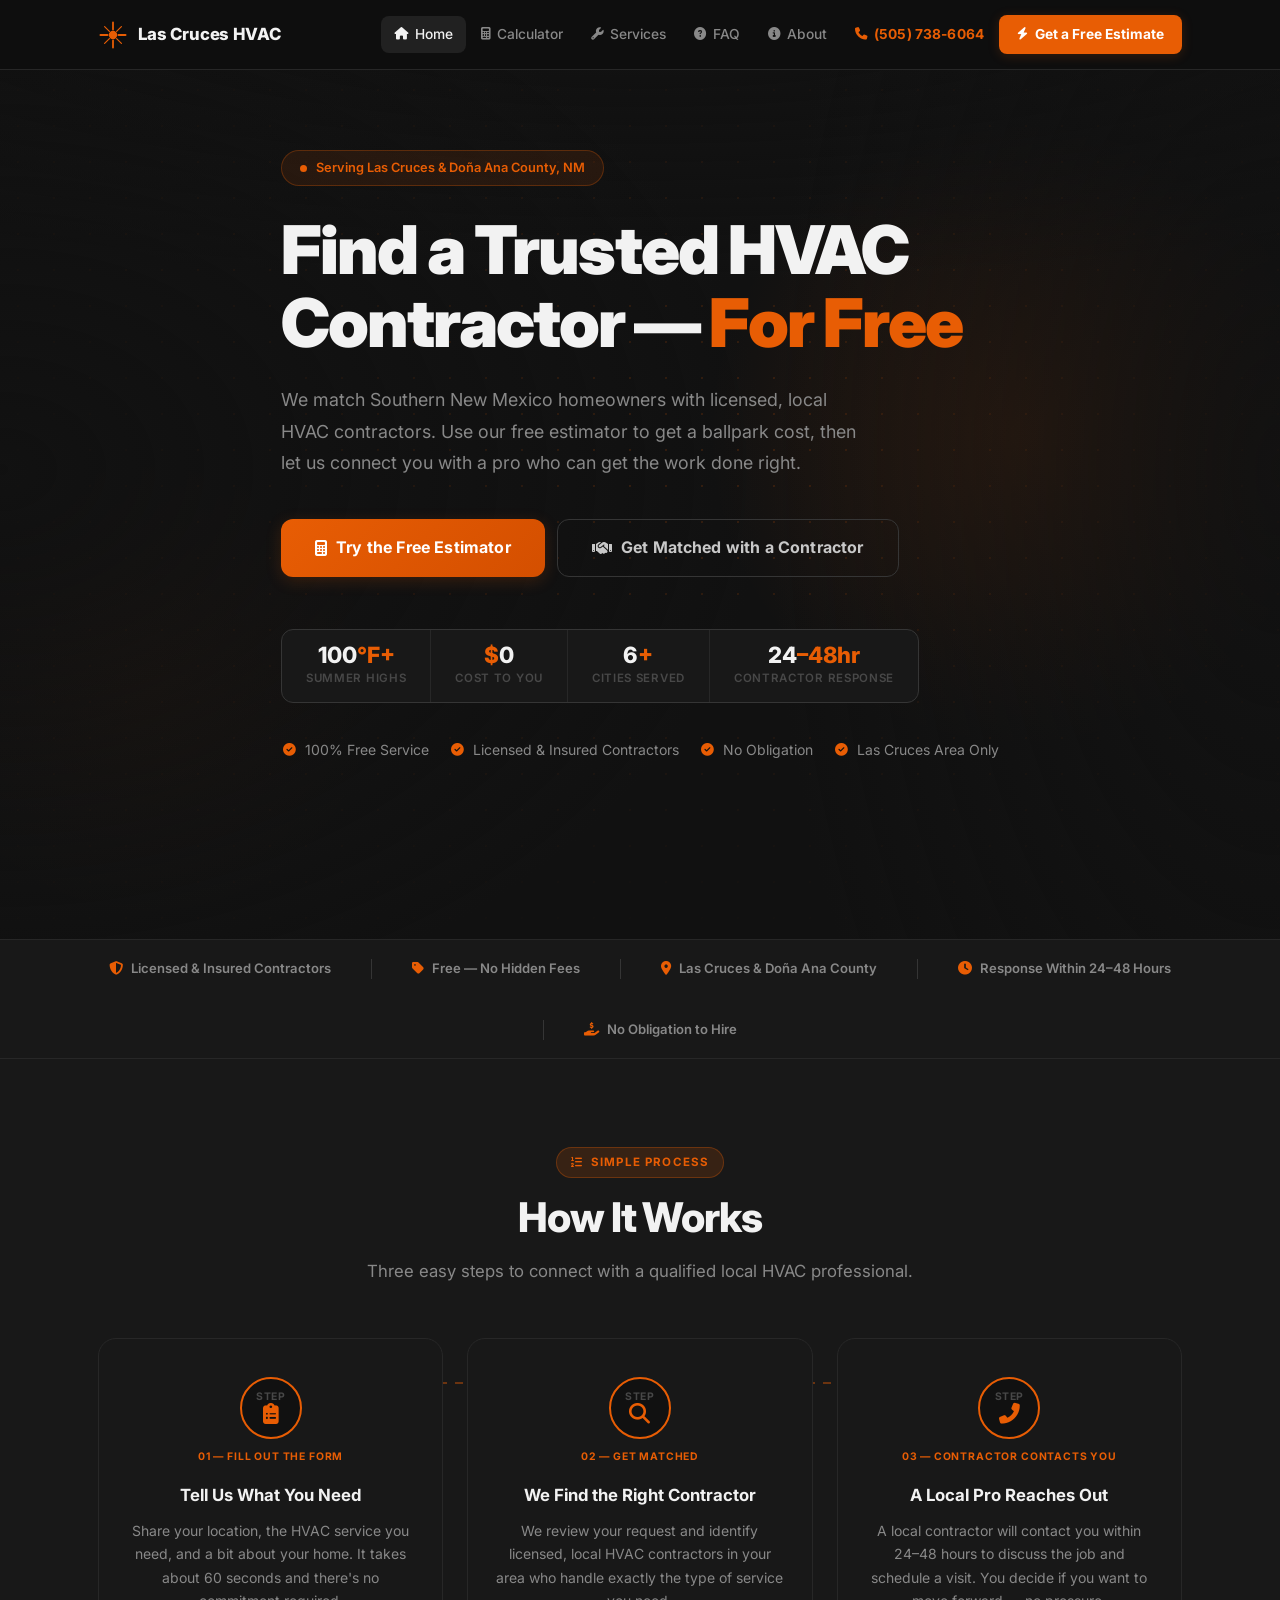
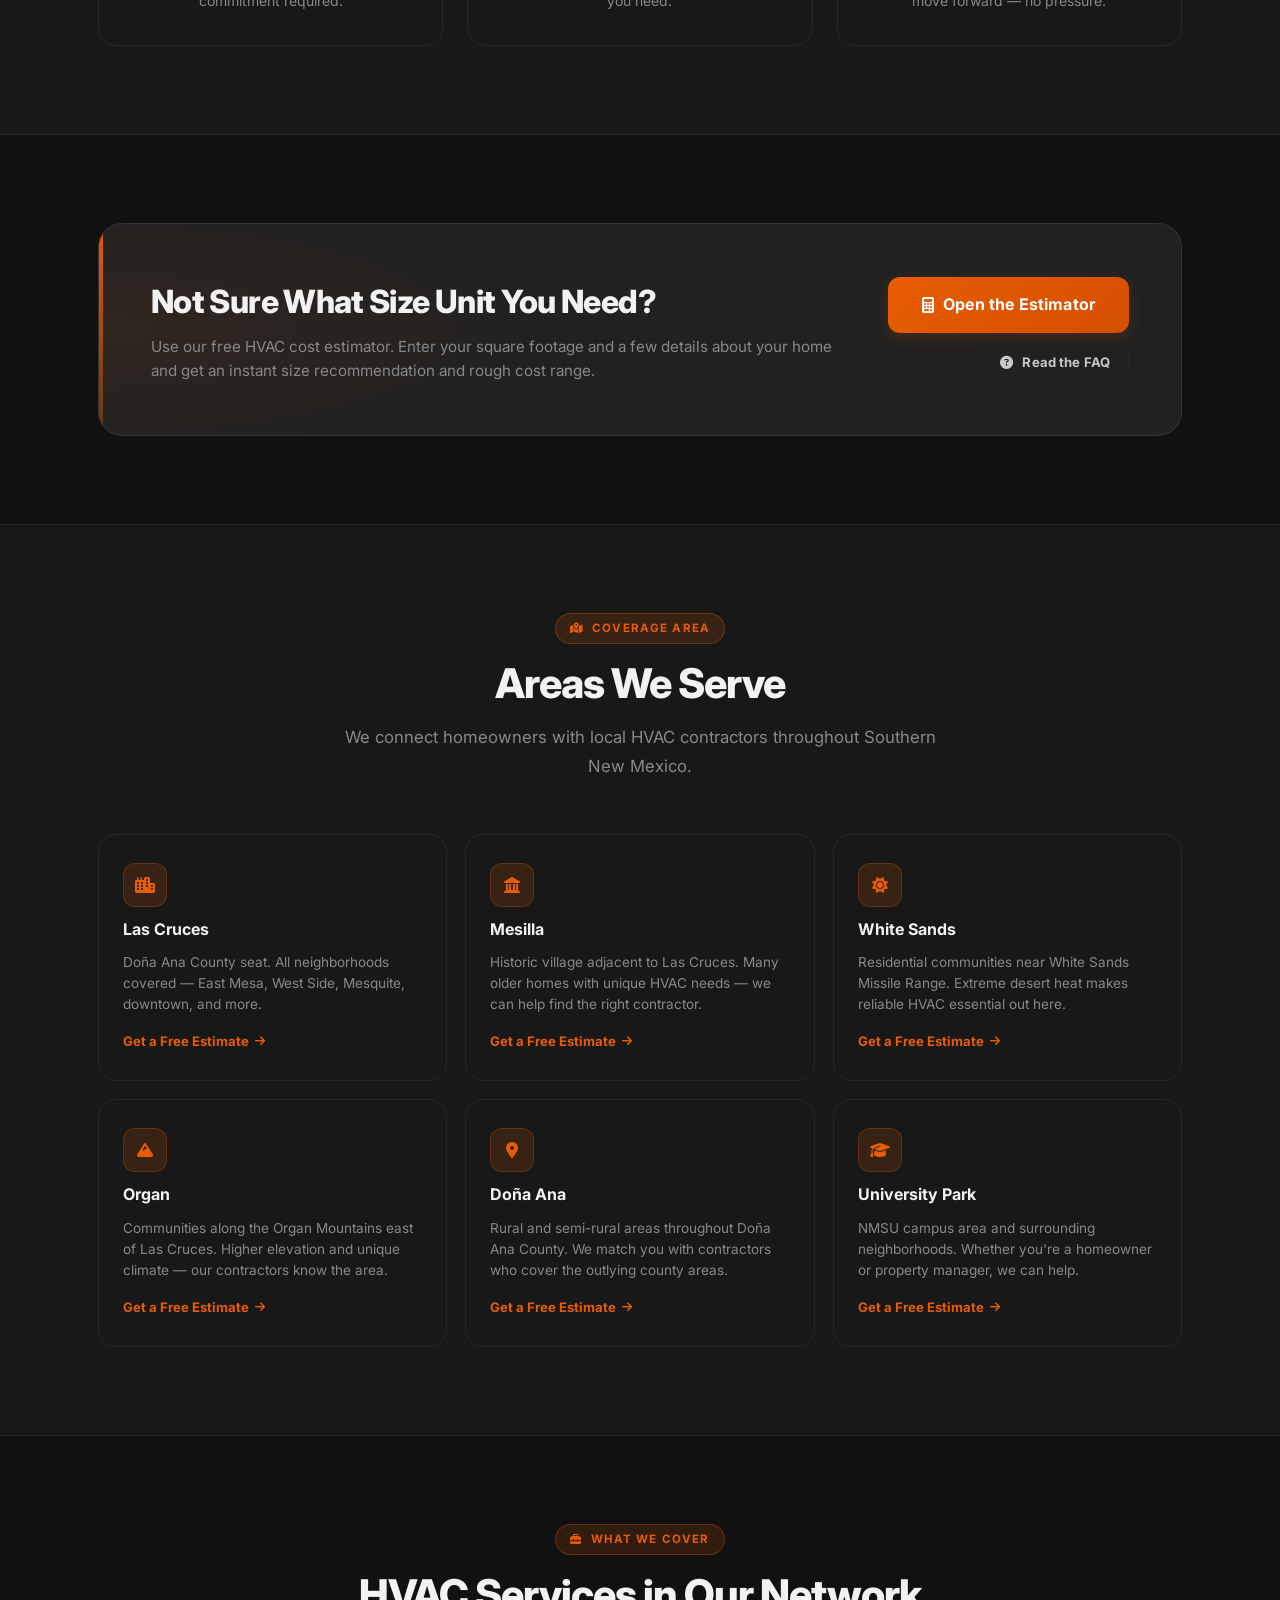
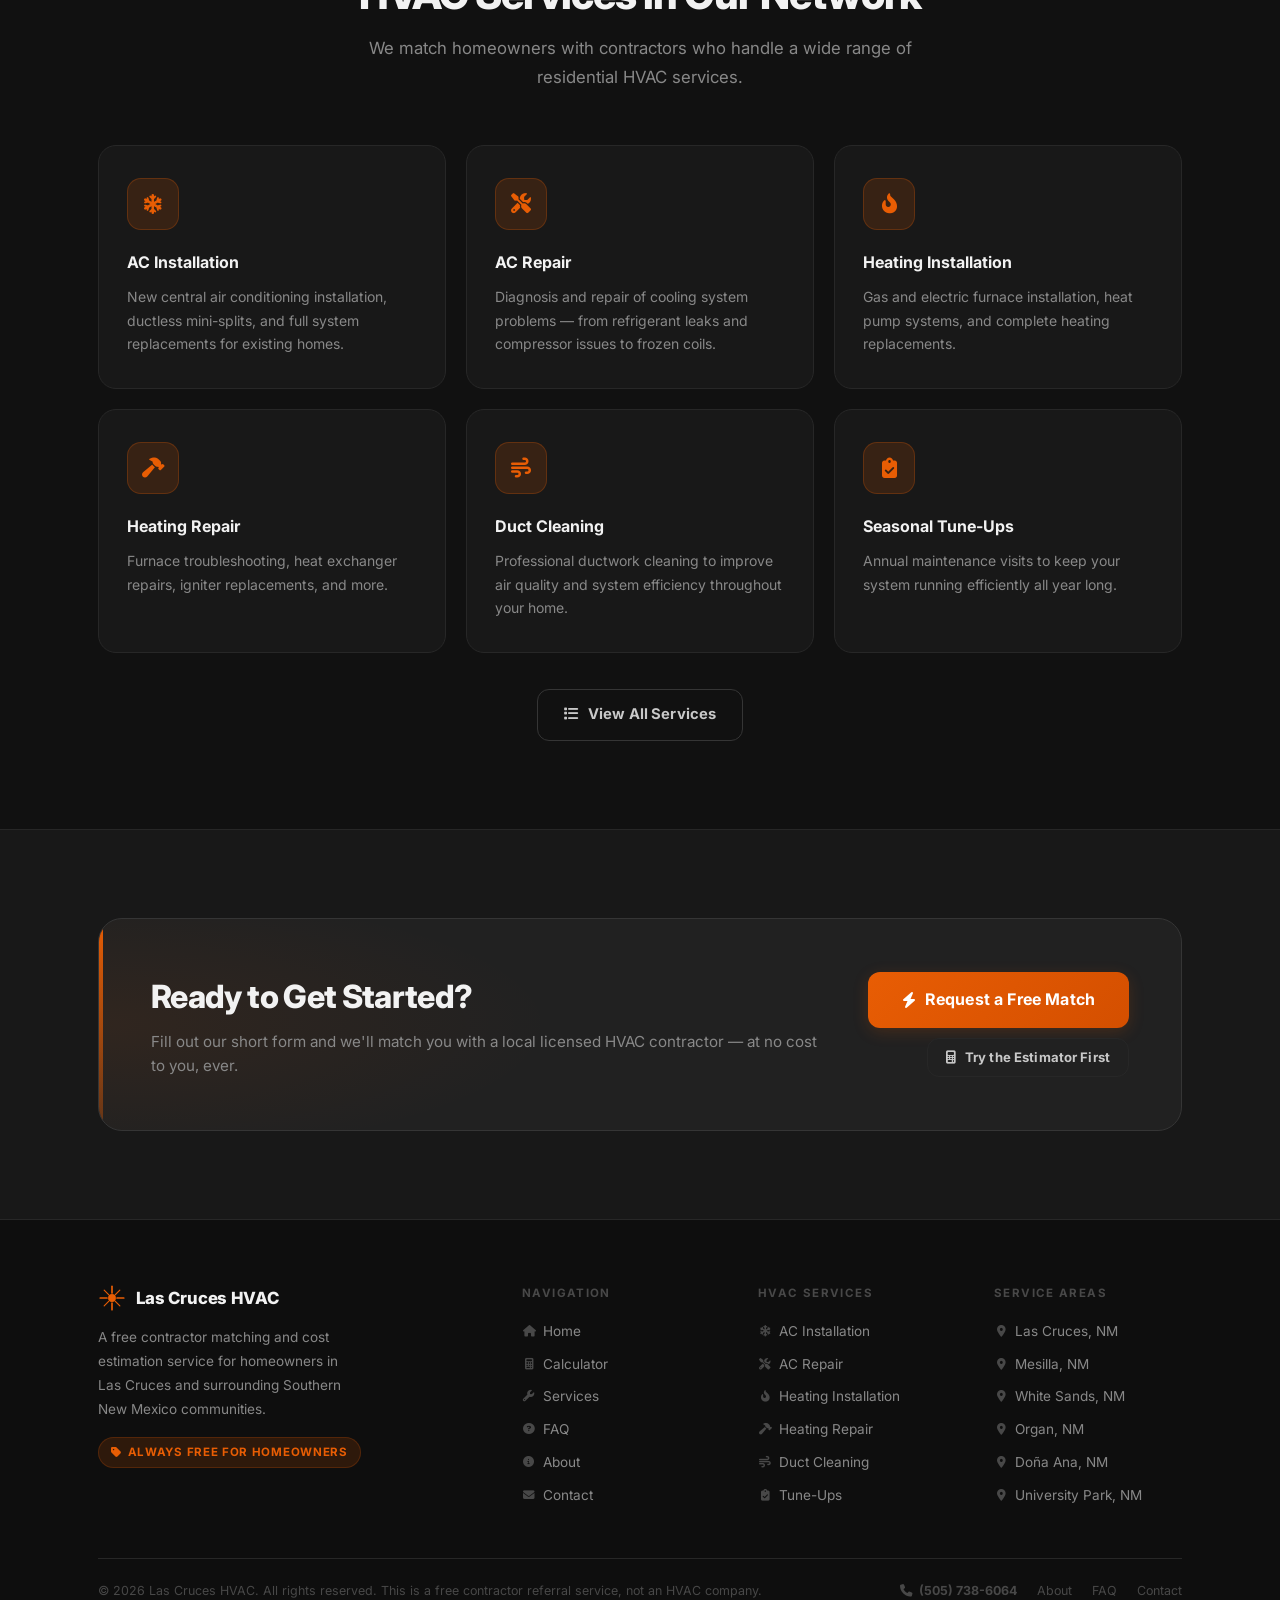
==== commit 27c0e6ce: "Add phone number (505) 738-6064 to navbar, footer, and contact page - Added .nav-phone and .footer-p" ====
--- a/index.html
+++ b/index.html
@@ -42,6 +42,7 @@
       <li><a href="services.html"><i class="fa-solid fa-wrench"></i> Services</a></li>
       <li><a href="faq.html"><i class="fa-solid fa-circle-question"></i> FAQ</a></li>
       <li><a href="about.html"><i class="fa-solid fa-info-circle"></i> About</a></li>
+      <li><a href="tel:+15057386064" class="nav-phone"><i class="fa-solid fa-phone"></i> (505) 738-6064</a></li>
       <li><a href="contact.html" class="nav-cta"><i class="fa-solid fa-bolt"></i> Get a Free Estimate</a></li>
     </ul>
     <button class="mobile-toggle" aria-label="Toggle navigation"><i class="fa-solid fa-bars"></i></button>
@@ -364,6 +365,7 @@
     <div class="footer-bottom">
       <p>&copy; 2026 Las Cruces HVAC. All rights reserved. This is a free contractor referral service, not an HVAC company.</p>
       <div class="footer-bottom-links">
+        <a href="tel:+15057386064" class="footer-phone"><i class="fa-solid fa-phone"></i> (505) 738-6064</a>
         <a href="about.html">About</a>
         <a href="faq.html">FAQ</a>
         <a href="contact.html">Contact</a>
--- a/styles.css
+++ b/styles.css
@@ -199,6 +199,43 @@
   transform: translateY(-1px) !important;
 }
 
+.nav-phone {
+  display: flex !important;
+  align-items: center !important;
+  gap: 7px !important;
+  padding: 7px 13px !important;
+  border-radius: var(--radius-sm) !important;
+  font-size: 0.86rem !important;
+  font-weight: 700 !important;
+  color: var(--accent) !important;
+  transition: color var(--transition), background var(--transition) !important;
+  white-space: nowrap !important;
+  letter-spacing: 0.01em !important;
+}
+
+.nav-phone:hover {
+  background: var(--accent-dim) !important;
+  color: var(--accent-light) !important;
+}
+
+/* Footer phone link */
+.footer-phone {
+  display: inline-flex;
+  align-items: center;
+  gap: 7px;
+  font-size: 0.9rem;
+  font-weight: 700;
+  color: var(--accent);
+  transition: color var(--transition);
+}
+
+.footer-phone:hover { color: var(--accent-light); }
+
+/* Mobile: hide nav phone number, show only on wider screens */
+@media (max-width: 960px) {
+  .nav-phone { display: none !important; }
+}
+
 .mobile-toggle {
   display: none;
   background: none;
